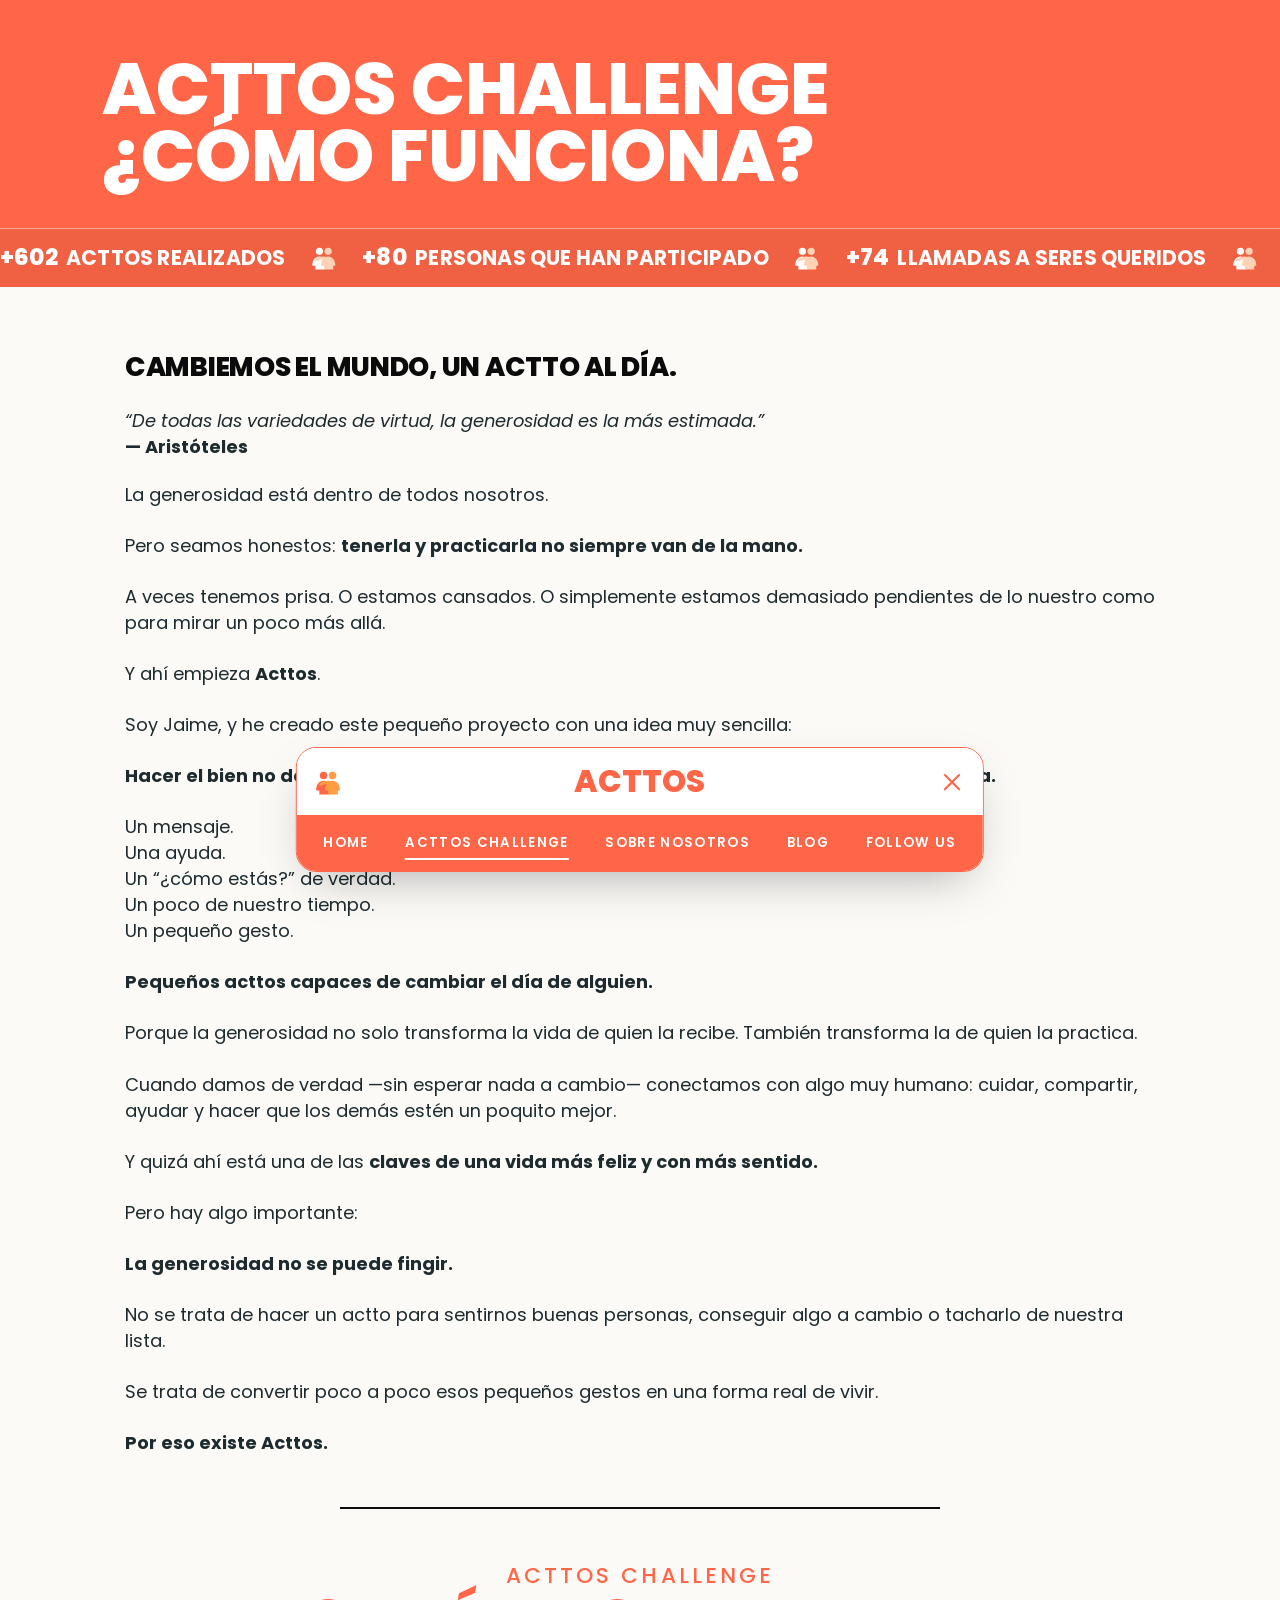
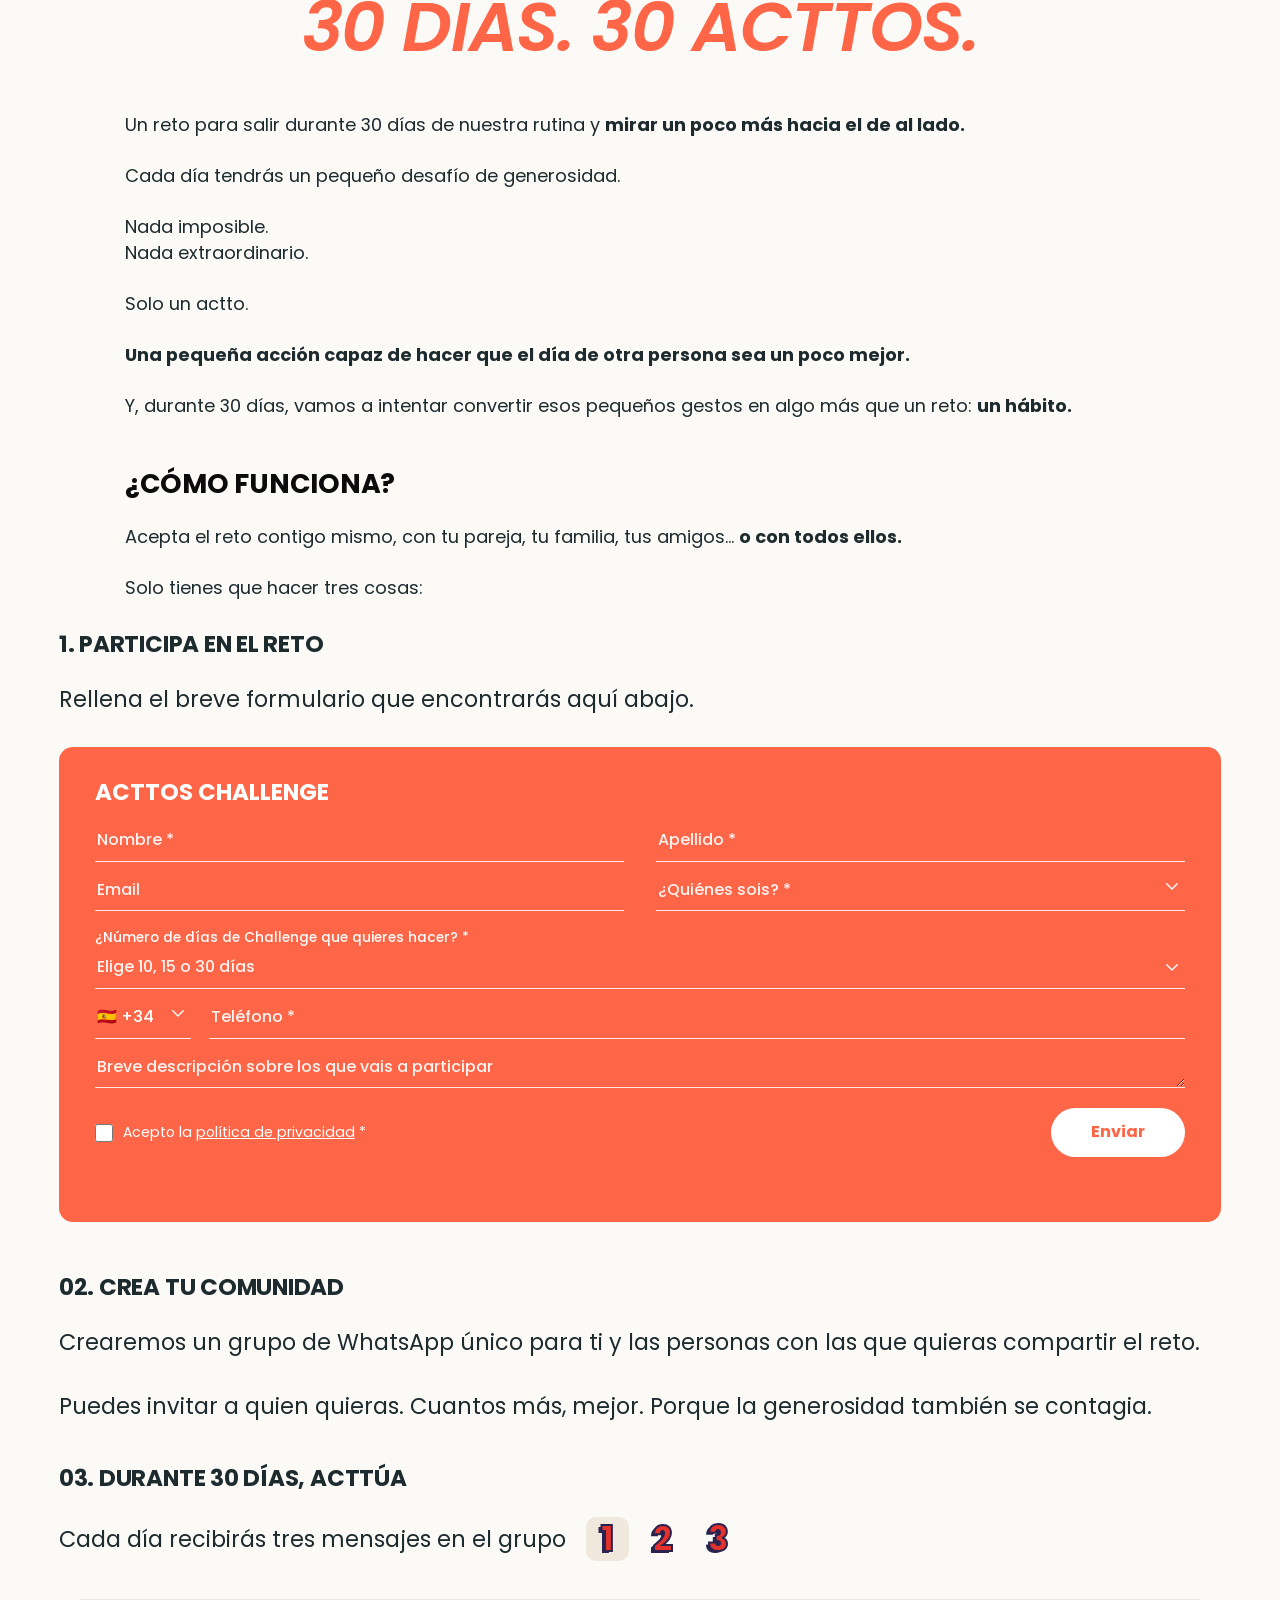
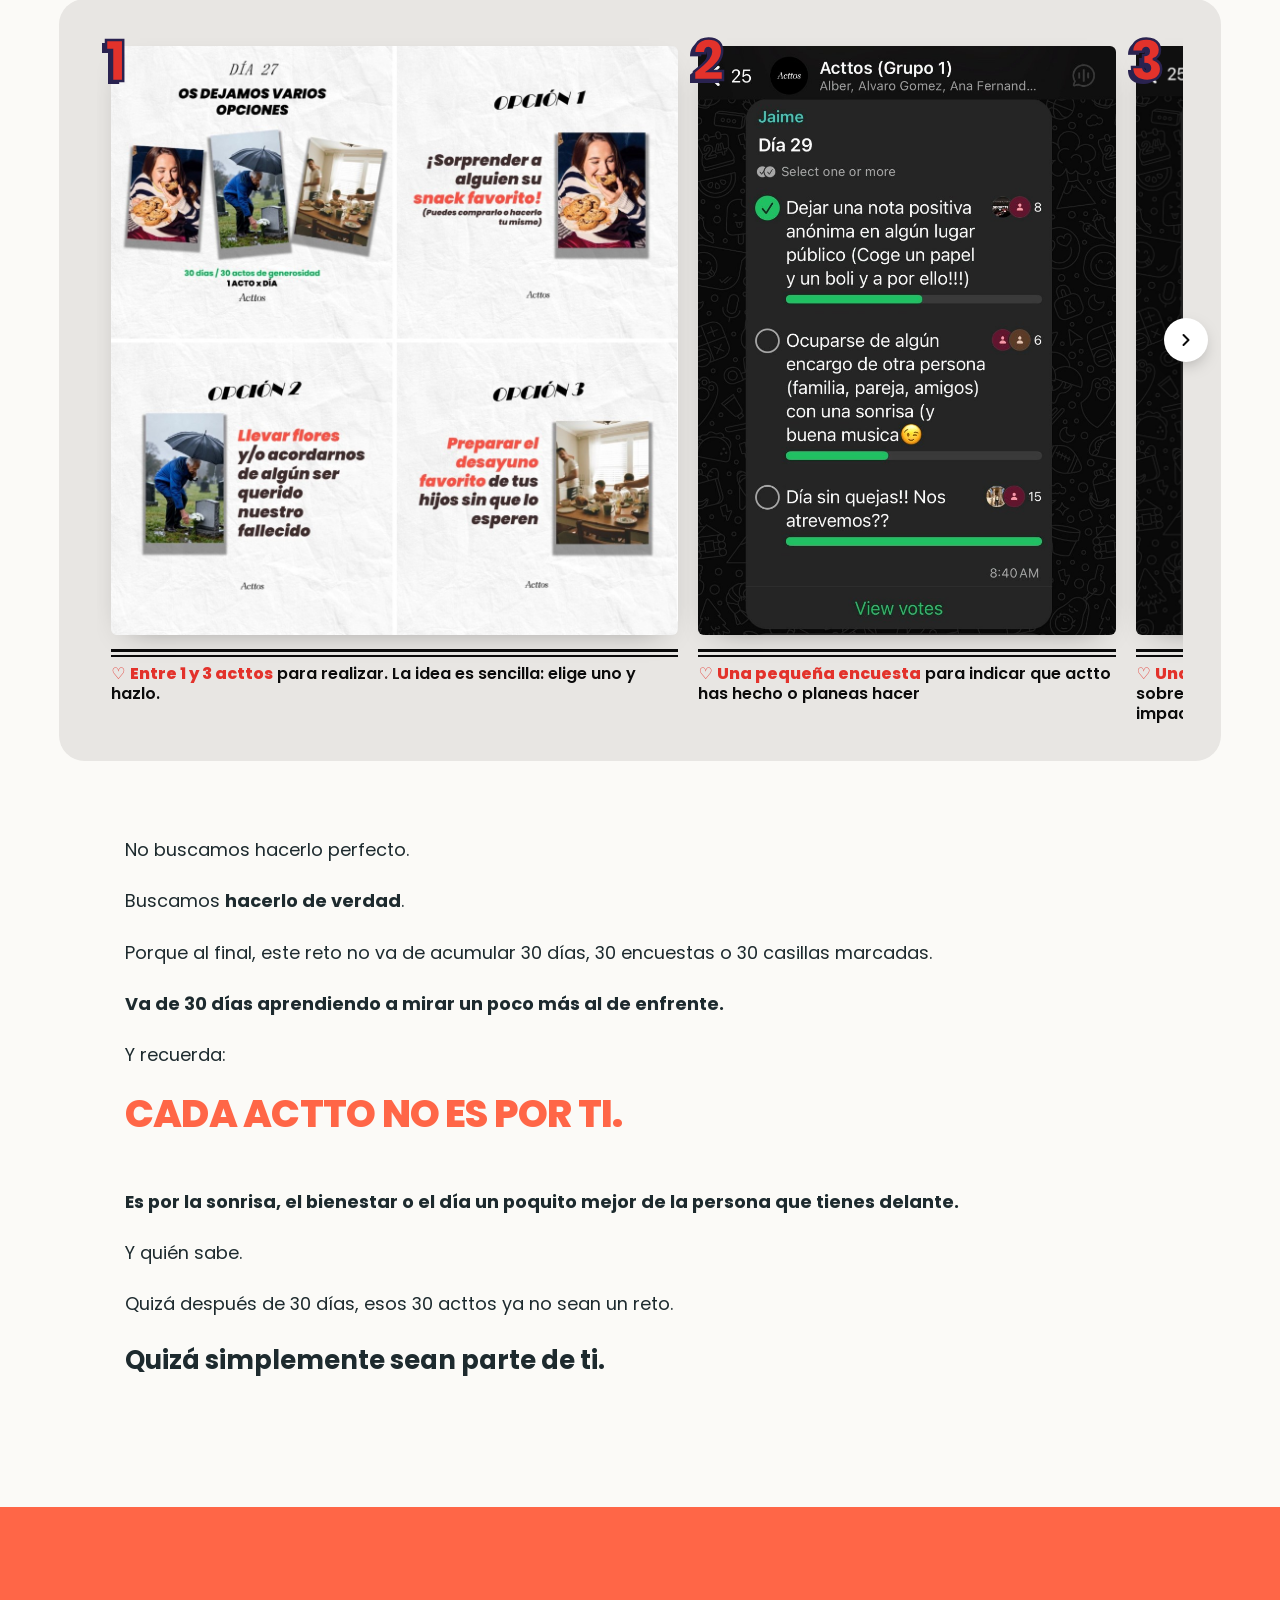
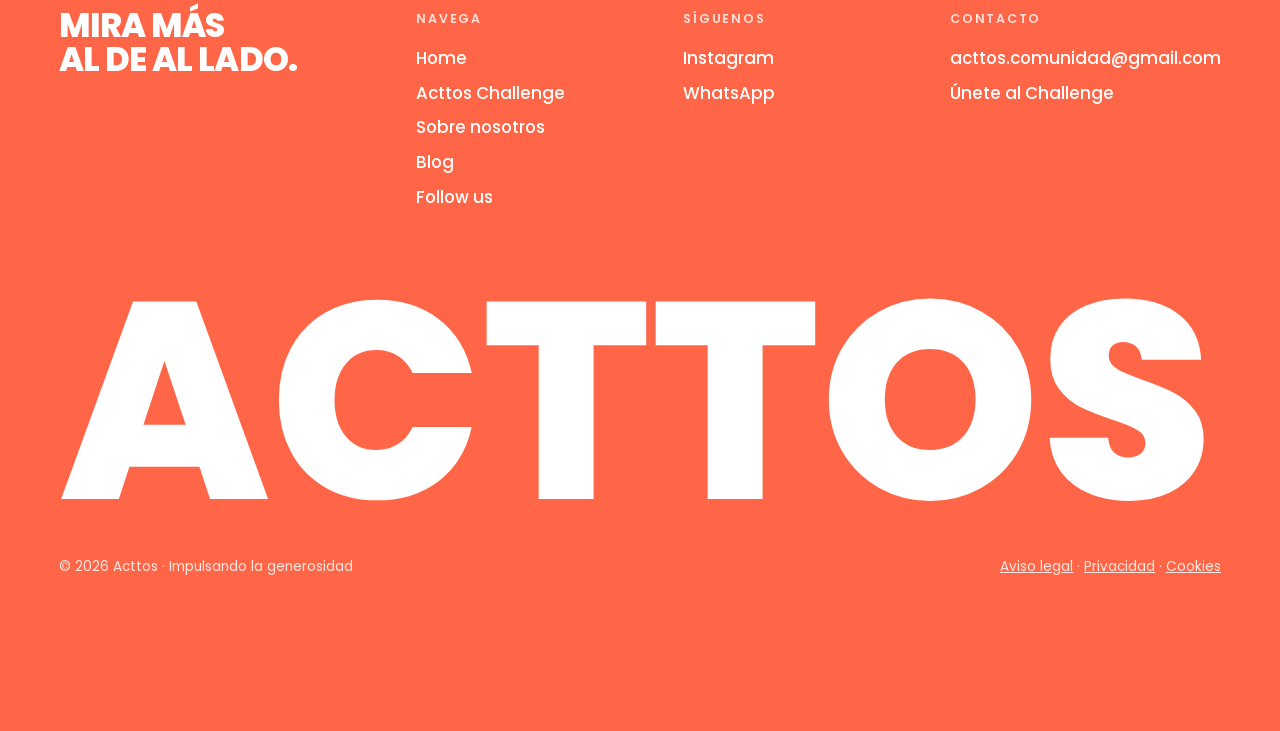
==== acttos-challenge.html @ f92551ee "Acttos Challenge: "1. Participa en el reto" Co-Authored-By: Claude Opus 5.5 <noreply@anthropic.com>" ====
<!DOCTYPE html>
<html lang="es" class="no-js">
<head>
<meta charset="utf-8">
<meta name="viewport" content="width=device-width, initial-scale=1">
<title>Acttos Challenge — 30 días. 30 acttos.</title>
<meta name="description" content="Un reto para salir durante 30 días de nuestra rutina y mirar un poco más hacia el de al lado. Cambiemos el mundo, un actto al día.">
<meta property="og:title" content="Acttos Challenge — 30 días. 30 acttos.">
<meta property="og:description" content="Un reto para salir durante 30 días de nuestra rutina y mirar un poco más hacia el de al lado. Cambiemos el mundo, un actto al día.">
<meta property="og:image" content="assets/img/foto-paraguas.jpg">
<meta name="theme-color" content="#ff6647">
<link rel="icon" href="assets/img/icono.svg" type="image/svg+xml">
<link rel="preconnect" href="https://fonts.googleapis.com">
<link rel="preconnect" href="https://fonts.gstatic.com" crossorigin>
<link href="https://fonts.googleapis.com/css2?family=Poppins:ital,wght@0,300;0,400;0,500;0,600;0,700;0,800;1,300;1,400&display=swap" rel="stylesheet">
<link rel="stylesheet" href="css/styles.css">
</head>
<body class="ch-page">
<a class="skip-link" href="#main">Saltar al contenido</a>
<header class="ch-band">
  <div class="wrap">
    <h1 class="ch-band__title"><span class="ch-band__line">Acttos Challenge</span> <span class="ch-band__line" data-fit="shrink">¿Cómo funciona?</span></h1>
  </div>
<div class="ticker ticker--band" data-stats>
  <p class="sr-only">Más de 602 acttos realizados, más de 80 personas que han participado y más de 74 llamadas a seres queridos.</p>
  <div class="ticker__track" aria-hidden="true">
    <div class="ticker__group">
      <span class="ticker__item" data-stat="acttos"><b class="stat__value">+602</b> Acttos realizados</span><span class="ticker__sep" aria-hidden="true"><svg class="duo" viewBox="0 0 100 92" aria-hidden="true"><path class="duo__a" d="M5 76C5 55 17 41 33 41s28 14 28 35l-8 2v14H17V78z"/><circle class="duo__a" cx="33" cy="21" r="14"/><path class="duo__b" d="M39 76c0-21 12-35 28-35s28 14 28 35l-8 2v14H51V78z"/><circle class="duo__b" cx="67" cy="21" r="14"/><path class="duo__arm" d="M70 52C58 45 40 45 22 54"/></svg></span>
      <span class="ticker__item" data-stat="personas"><b class="stat__value">+80</b> Personas que han participado</span><span class="ticker__sep" aria-hidden="true"><svg class="duo" viewBox="0 0 100 92" aria-hidden="true"><path class="duo__a" d="M5 76C5 55 17 41 33 41s28 14 28 35l-8 2v14H17V78z"/><circle class="duo__a" cx="33" cy="21" r="14"/><path class="duo__b" d="M39 76c0-21 12-35 28-35s28 14 28 35l-8 2v14H51V78z"/><circle class="duo__b" cx="67" cy="21" r="14"/><path class="duo__arm" d="M70 52C58 45 40 45 22 54"/></svg></span>
      <span class="ticker__item" data-stat="llamadas"><b class="stat__value">+74</b> Llamadas a seres queridos</span><span class="ticker__sep" aria-hidden="true"><svg class="duo" viewBox="0 0 100 92" aria-hidden="true"><path class="duo__a" d="M5 76C5 55 17 41 33 41s28 14 28 35l-8 2v14H17V78z"/><circle class="duo__a" cx="33" cy="21" r="14"/><path class="duo__b" d="M39 76c0-21 12-35 28-35s28 14 28 35l-8 2v14H51V78z"/><circle class="duo__b" cx="67" cy="21" r="14"/><path class="duo__arm" d="M70 52C58 45 40 45 22 54"/></svg></span>
      <span class="ticker__item" data-stat="acttos"><b class="stat__value">+602</b> Acttos realizados</span><span class="ticker__sep" aria-hidden="true"><svg class="duo" viewBox="0 0 100 92" aria-hidden="true"><path class="duo__a" d="M5 76C5 55 17 41 33 41s28 14 28 35l-8 2v14H17V78z"/><circle class="duo__a" cx="33" cy="21" r="14"/><path class="duo__b" d="M39 76c0-21 12-35 28-35s28 14 28 35l-8 2v14H51V78z"/><circle class="duo__b" cx="67" cy="21" r="14"/><path class="duo__arm" d="M70 52C58 45 40 45 22 54"/></svg></span>
      <span class="ticker__item" data-stat="personas"><b class="stat__value">+80</b> Personas que han participado</span><span class="ticker__sep" aria-hidden="true"><svg class="duo" viewBox="0 0 100 92" aria-hidden="true"><path class="duo__a" d="M5 76C5 55 17 41 33 41s28 14 28 35l-8 2v14H17V78z"/><circle class="duo__a" cx="33" cy="21" r="14"/><path class="duo__b" d="M39 76c0-21 12-35 28-35s28 14 28 35l-8 2v14H51V78z"/><circle class="duo__b" cx="67" cy="21" r="14"/><path class="duo__arm" d="M70 52C58 45 40 45 22 54"/></svg></span>
      <span class="ticker__item" data-stat="llamadas"><b class="stat__value">+74</b> Llamadas a seres queridos</span><span class="ticker__sep" aria-hidden="true"><svg class="duo" viewBox="0 0 100 92" aria-hidden="true"><path class="duo__a" d="M5 76C5 55 17 41 33 41s28 14 28 35l-8 2v14H17V78z"/><circle class="duo__a" cx="33" cy="21" r="14"/><path class="duo__b" d="M39 76c0-21 12-35 28-35s28 14 28 35l-8 2v14H51V78z"/><circle class="duo__b" cx="67" cy="21" r="14"/><path class="duo__arm" d="M70 52C58 45 40 45 22 54"/></svg></span>
    </div>
    <div class="ticker__group">
      <span class="ticker__item" data-stat="acttos"><b class="stat__value">+602</b> Acttos realizados</span><span class="ticker__sep" aria-hidden="true"><svg class="duo" viewBox="0 0 100 92" aria-hidden="true"><path class="duo__a" d="M5 76C5 55 17 41 33 41s28 14 28 35l-8 2v14H17V78z"/><circle class="duo__a" cx="33" cy="21" r="14"/><path class="duo__b" d="M39 76c0-21 12-35 28-35s28 14 28 35l-8 2v14H51V78z"/><circle class="duo__b" cx="67" cy="21" r="14"/><path class="duo__arm" d="M70 52C58 45 40 45 22 54"/></svg></span>
      <span class="ticker__item" data-stat="personas"><b class="stat__value">+80</b> Personas que han participado</span><span class="ticker__sep" aria-hidden="true"><svg class="duo" viewBox="0 0 100 92" aria-hidden="true"><path class="duo__a" d="M5 76C5 55 17 41 33 41s28 14 28 35l-8 2v14H17V78z"/><circle class="duo__a" cx="33" cy="21" r="14"/><path class="duo__b" d="M39 76c0-21 12-35 28-35s28 14 28 35l-8 2v14H51V78z"/><circle class="duo__b" cx="67" cy="21" r="14"/><path class="duo__arm" d="M70 52C58 45 40 45 22 54"/></svg></span>
      <span class="ticker__item" data-stat="llamadas"><b class="stat__value">+74</b> Llamadas a seres queridos</span><span class="ticker__sep" aria-hidden="true"><svg class="duo" viewBox="0 0 100 92" aria-hidden="true"><path class="duo__a" d="M5 76C5 55 17 41 33 41s28 14 28 35l-8 2v14H17V78z"/><circle class="duo__a" cx="33" cy="21" r="14"/><path class="duo__b" d="M39 76c0-21 12-35 28-35s28 14 28 35l-8 2v14H51V78z"/><circle class="duo__b" cx="67" cy="21" r="14"/><path class="duo__arm" d="M70 52C58 45 40 45 22 54"/></svg></span>
      <span class="ticker__item" data-stat="acttos"><b class="stat__value">+602</b> Acttos realizados</span><span class="ticker__sep" aria-hidden="true"><svg class="duo" viewBox="0 0 100 92" aria-hidden="true"><path class="duo__a" d="M5 76C5 55 17 41 33 41s28 14 28 35l-8 2v14H17V78z"/><circle class="duo__a" cx="33" cy="21" r="14"/><path class="duo__b" d="M39 76c0-21 12-35 28-35s28 14 28 35l-8 2v14H51V78z"/><circle class="duo__b" cx="67" cy="21" r="14"/><path class="duo__arm" d="M70 52C58 45 40 45 22 54"/></svg></span>
      <span class="ticker__item" data-stat="personas"><b class="stat__value">+80</b> Personas que han participado</span><span class="ticker__sep" aria-hidden="true"><svg class="duo" viewBox="0 0 100 92" aria-hidden="true"><path class="duo__a" d="M5 76C5 55 17 41 33 41s28 14 28 35l-8 2v14H17V78z"/><circle class="duo__a" cx="33" cy="21" r="14"/><path class="duo__b" d="M39 76c0-21 12-35 28-35s28 14 28 35l-8 2v14H51V78z"/><circle class="duo__b" cx="67" cy="21" r="14"/><path class="duo__arm" d="M70 52C58 45 40 45 22 54"/></svg></span>
      <span class="ticker__item" data-stat="llamadas"><b class="stat__value">+74</b> Llamadas a seres queridos</span><span class="ticker__sep" aria-hidden="true"><svg class="duo" viewBox="0 0 100 92" aria-hidden="true"><path class="duo__a" d="M5 76C5 55 17 41 33 41s28 14 28 35l-8 2v14H17V78z"/><circle class="duo__a" cx="33" cy="21" r="14"/><path class="duo__b" d="M39 76c0-21 12-35 28-35s28 14 28 35l-8 2v14H51V78z"/><circle class="duo__b" cx="67" cy="21" r="14"/><path class="duo__arm" d="M70 52C58 45 40 45 22 54"/></svg></span>
    </div>
  </div>
</div>
</header>

<main id="main" class="ch">
  <article class="ch-col">
    <h2 class="ch-h2">Cambiemos el mundo, un actto al día.</h2>
    <blockquote class="ch-quote">
      <p><em>“De todas las variedades de virtud, la generosidad es la más estimada.”</em><br><strong>— Aristóteles</strong></p>
    </blockquote>
    <p>La generosidad está dentro de todos nosotros.</p>
    <p>Pero seamos honestos: <strong>tenerla y practicarla no siempre van de la mano.</strong></p>
    <p>A veces tenemos prisa. O estamos cansados. O simplemente estamos demasiado pendientes de lo nuestro como para mirar un poco más allá.</p>
    <p>Y ahí empieza <strong>Acttos</strong>.</p>
    <p>Soy Jaime, y he creado este pequeño proyecto con una idea muy sencilla:</p>
    <p><strong>Hacer el bien no debería ser algo extraordinario. Debería formar parte de nuestro día a día.</strong></p>
    <p>Un mensaje.<br>Una ayuda.<br>Un “¿cómo estás?” de verdad.<br>Un poco de nuestro tiempo.<br>Un pequeño gesto.</p>
    <p><strong>Pequeños acttos capaces de cambiar el día de alguien.</strong></p>
    <p>Porque la generosidad no solo transforma la vida de quien la recibe. También transforma la de quien la practica.</p>
    <p>Cuando damos de verdad —sin esperar nada a cambio— conectamos con algo muy humano: cuidar, compartir, ayudar y hacer que los demás estén un poquito mejor.</p>
    <p>Y quizá ahí está una de las <strong>claves de una vida más feliz y con más sentido.</strong></p>
    <p>Pero hay algo importante:</p>
    <p><strong>La generosidad no se puede fingir.</strong></p>
    <p>No se trata de hacer un actto para sentirnos buenas personas, conseguir algo a cambio o tacharlo de nuestra lista.</p>
    <p>Se trata de convertir poco a poco esos pequeños gestos en una forma real de vivir.</p>
    <p><strong>Por eso existe Acttos.</strong></p>
  </article>

  <hr class="ch-rule">

  <section class="ch-col" aria-labelledby="ch-reto">
    <header class="ch-title">
      <p class="ch-title__eyebrow"><strong>Acttos Challenge</strong></p>
      <h2 class="ch-title__big" id="ch-reto"><strong>30 días. 30 acttos.</strong></h2>
    </header>
    <p>Un reto para salir durante 30 días de nuestra rutina y <strong>mirar un poco más hacia el de al lado.</strong></p>
    <p>Cada día tendrás un pequeño desafío de generosidad.</p>
    <p>Nada imposible.<br>Nada extraordinario.</p>
    <p>Solo un actto.</p>
    <p><strong>Una pequeña acción capaz de hacer que el día de otra persona sea un poco mejor.</strong></p>
    <p>Y, durante 30 días, vamos a intentar convertir esos pequeños gestos en algo más que un reto: <strong>un hábito.</strong></p>

    <h2 class="ch-h2 ch-h2--gap"><strong>¿Cómo funciona?</strong></h2>
    <p>Acepta el reto contigo mismo, con tu pareja, tu familia, tus amigos… <strong>o con todos ellos.</strong></p>
    <p>Solo tienes que hacer tres cosas:</p>
  </section>

  <section class="ch-col ch-col--wide ch-steps">
    <div class="ch-step" id="unete">
      <h3 class="ch-step__title"><strong>1. Participa en el reto</strong></h3>
      <p>Rellena el breve formulario que encontrarás aquí abajo.</p>

      <div class="ch-form-box">
        <form class="ch-form" id="challenge-form" novalidate>
          <h4 class="ch-form__title">Acttos Challenge</h4>
          <div class="ch-hp" aria-hidden="true"><label>No rellenar <input type="text" name="website" tabindex="-1" autocomplete="off"></label></div>
          <div class="ch-form__grid">
            <div class="ch-field">
              <label class="sr-only" for="f-nombre">Nombre</label>
              <input placeholder="Nombre *" id="f-nombre" name="nombre" type="text" autocomplete="given-name" required>
            </div>
            <div class="ch-field">
              <label class="sr-only" for="f-apellido">Apellido</label>
              <input placeholder="Apellido *" id="f-apellido" name="apellido" type="text" autocomplete="family-name" required>
            </div>
            <div class="ch-field">
              <label class="sr-only" for="f-email">Email</label>
              <input placeholder="Email" id="f-email" name="email" type="email" autocomplete="email">
            </div>
            <div class="ch-field ch-field--select">
              <label class="sr-only" for="f-quienes">¿Quiénes sois?</label>
              <select id="f-quienes" name="quienes" required>
                <option value="" disabled selected hidden>¿Quiénes sois? *</option>
                <option>Familia</option>
                <option>Jóvenes profesionales</option>
                <option>Estudiantes</option>
                <option>Grupo de madres</option>
                <option>Grupo de padres</option>
                <option>Pareja</option>
              </select>
            </div>
            <div class="ch-field ch-field--select ch-field--full">
              <label class="ch-field__q" for="f-dias">¿Número de días de Challenge que quieres hacer? *</label>
              <select id="f-dias" name="dias" required>
                <option value="" disabled selected hidden>Elige 10, 15 o 30 días</option>
                <option value="10">10 días</option>
                <option value="15">15 días</option>
                <option value="30">30 días</option>
              </select>
            </div>
            <div class="ch-field ch-field--phone">
              <label class="sr-only" for="f-telefono">Teléfono</label>
              <div class="ch-phone">
                <label class="sr-only" for="f-prefijo">Prefijo</label>
                <select id="f-prefijo" name="prefijo">
                  <option value="+34" selected>🇪🇸 +34</option>
                  <option value="+351">🇵🇹 +351</option>
                  <option value="+33">🇫🇷 +33</option>
                  <option value="+44">🇬🇧 +44</option>
                  <option value="+1">🇺🇸 +1</option>
                  <option value="+52">🇲🇽 +52</option>
                  <option value="+54">🇦🇷 +54</option>
                  <option value="+57">🇨🇴 +57</option>
                  <option value="+56">🇨🇱 +56</option>
                </select>
                <input placeholder="Teléfono *" id="f-telefono" name="telefono" type="tel" autocomplete="tel-national" inputmode="tel" required>
              </div>
            </div>
            <div class="ch-field ch-field--full">
              <label class="sr-only" for="f-descripcion">Breve descripción sobre los que vais a participar</label>
              <textarea placeholder="Breve descripción sobre los que vais a participar" id="f-descripcion" name="descripcion" rows="1"></textarea>
            </div>
          </div>
          <div class="ch-form__foot">
            <label class="ch-check">
              <input type="checkbox" name="privacidad" required>
              <span>Acepto la <a href="#">política de privacidad</a> *</span>
            </label>
            <button class="ch-form__submit" type="submit">Enviar</button>
          </div>
          <p class="form__status" role="alert" aria-live="polite"></p>
        </form>

        <div class="ch-form-success" id="form-success" hidden tabindex="-1">
          <h4 class="ch-form__title">¡Gracias, <span data-name></span>!</h4>
          <p>Ya estás dentro del Acttos Challenge. Muy pronto te añadiremos a tu grupo de WhatsApp.</p>
        </div>
      </div>
    </div>

    <div class="ch-step">
      <h3 class="ch-step__title"><strong>02. Crea tu comunidad</strong></h3>
      <p>Crearemos un grupo de WhatsApp único para ti y las personas con las que quieras compartir el reto.</p>
      <p>Puedes invitar a quien quieras. Cuantos más, mejor. Porque la generosidad también se contagia.</p>
    </div>

    <div class="ch-step">
      <h3 class="ch-step__title"><strong>03. Durante 30 días, acttúa</strong></h3>
      <div class="ch-daily-head">
        <p>Cada día recibirás tres mensajes en el grupo</p>
        <div class="ch-jump" role="group" aria-label="Ir directamente a">
          <button type="button" data-goto="0" aria-label="1: Entre 1 y 3 acttos" aria-current="true">1</button>
          <button type="button" data-goto="1" aria-label="2: Una pequeña encuesta">2</button>
          <button type="button" data-goto="2" aria-label="3: Una breve reflexión">3</button>
        </div>
      </div>
    </div>
  </section>

  <section class="wrap">
    <div class="ch-gallery reveal" role="region" aria-roledescription="carrusel" aria-label="Lo que recibirás cada día">
      <button class="ch-gallery__btn ch-gallery__btn--prev" type="button" aria-label="Anterior">
        <svg viewBox="0 0 24 24" fill="none" stroke="currentColor" stroke-width="2.4" stroke-linecap="round" stroke-linejoin="round" aria-hidden="true"><path d="M15 6l-6 6 6 6"/></svg>
      </button>
      <ol class="ch-gallery__track" tabindex="0">
        <li class="ch-slide" aria-label="1 de 3">
          <div class="ch-slide__media">
            <span class="ch-slide__num" aria-hidden="true">1</span>
            <img src="assets/img/paso-acttos.jpg" alt="Ejemplo del día 27: tres opciones de actto para elegir" loading="lazy">
          </div>
          <p class="ch-slide__text"><span class="ch-heart" aria-hidden="true">♡</span> <strong>Entre 1 y 3 acttos</strong> para realizar. La idea es sencilla: elige uno y hazlo.</p>
        </li>
        <li class="ch-slide" aria-label="2 de 3">
          <div class="ch-slide__media">
            <span class="ch-slide__num" aria-hidden="true">2</span>
            <img src="assets/img/paso-encuesta.jpg" alt="Encuesta de WhatsApp del grupo Acttos para compartir qué actto has hecho" loading="lazy">
          </div>
          <p class="ch-slide__text"><span class="ch-heart" aria-hidden="true">♡</span> <strong>Una pequeña encuesta</strong> para indicar que actto has hecho o planeas hacer</p>
        </li>
        <li class="ch-slide" aria-label="3 de 3">
          <div class="ch-slide__media">
            <span class="ch-slide__num" aria-hidden="true">3</span>
            <img src="assets/img/paso-reflexion.jpg" alt="Mensaje de WhatsApp con la reflexión diaria sobre la generosidad" loading="lazy">
          </div>
          <p class="ch-slide__text"><span class="ch-heart" aria-hidden="true">♡</span> <strong>Una breve reflexión</strong> sobre la generosidad y sobre cómo ese pequeño actto puede impactar en alguien.</p>
        </li>
      </ol>
      <button class="ch-gallery__btn ch-gallery__btn--next" type="button" aria-label="Siguiente">
        <svg viewBox="0 0 24 24" fill="none" stroke="currentColor" stroke-width="2.4" stroke-linecap="round" stroke-linejoin="round" aria-hidden="true"><path d="M9 6l6 6-6 6"/></svg>
      </button>
    </div>
  </section>

  <section class="ch-col ch-closing">
    <p>No buscamos hacerlo perfecto.</p>
    <p>Buscamos <strong>hacerlo de verdad</strong>.</p>
    <p>Porque al final, este reto no va de acumular 30 días, 30 encuestas o 30 casillas marcadas.</p>
    <p><strong>Va de 30 días aprendiendo a mirar un poco más al de enfrente.</strong></p>
    <p>Y recuerda:</p>
    <p class="ch-closing__big"><strong>CADA ACTTO NO ES POR TI.</strong></p>
    <p><strong>Es por la sonrisa, el bienestar o el día un poquito mejor de la persona que tienes delante.</strong></p>
    <p>Y quién sabe.</p>
    <p>Quizá después de 30 días, esos 30 acttos ya no sean un reto.</p>
    <p class="ch-closing__last"><strong>Quizá simplemente sean parte de ti.</strong></p>
  </section>
</main>
<nav class="pill" aria-label="Navegación principal">
  <div class="pill__top">
    <span class="pill__icon"><svg class="duo" viewBox="0 0 100 92" aria-hidden="true"><path class="duo__a" d="M5 76C5 55 17 41 33 41s28 14 28 35l-8 2v14H17V78z"/><circle class="duo__a" cx="33" cy="21" r="14"/><path class="duo__b" d="M39 76c0-21 12-35 28-35s28 14 28 35l-8 2v14H51V78z"/><circle class="duo__b" cx="67" cy="21" r="14"/><path class="duo__arm" d="M70 52C58 45 40 45 22 54"/></svg></span>
    <button class="pill__word" type="button" aria-controls="pill-links">ACTTOS</button>
    <button class="pill__toggle" type="button" aria-expanded="true" aria-controls="pill-links" aria-label="Cerrar menú">
      <svg viewBox="0 0 24 24" fill="none" stroke="currentColor" stroke-width="2" stroke-linecap="round" aria-hidden="true"><path d="M5 5l14 14M19 5L5 19"/></svg>
    </button>
  </div>
  <ul class="pill__links" id="pill-links">
    <li><a href="index.html">Home</a></li>
    <li><a href="acttos-challenge.html" aria-current="page">Acttos Challenge</a></li>
    <li><a href="sobre-nosotros.html">Sobre nosotros</a></li>
    <li><a href="blog.html">Blog</a></li>
    <li><a href="follow-us.html">Follow us</a></li>
  </ul>
</nav>
<footer class="footer">
  <div class="wrap">
    <div class="footer__grid">
      <p class="footer__claim">Mira más<br>al de al lado.</p>
      <div>
        <h4>Navega</h4>
        <ul>
          <li><a href="index.html">Home</a></li>
          <li><a href="acttos-challenge.html">Acttos Challenge</a></li>
          <li><a href="sobre-nosotros.html">Sobre nosotros</a></li>
          <li><a href="blog.html">Blog</a></li>
          <li><a href="follow-us.html">Follow us</a></li>
        </ul>
      </div>
      <div>
        <h4>Síguenos</h4>
        <ul>
          <li><a href="https://www.instagram.com/actt0s/" target="_blank" rel="noopener">Instagram</a></li>
          <li><a href="https://chat.whatsapp.com/G6Ta26hi5Rr66h0qzctijn" target="_blank" rel="noopener">WhatsApp</a></li>
        </ul>
      </div>
      <div>
        <h4>Contacto</h4>
        <ul>
          <li><a href="mailto:acttos.comunidad@gmail.com">acttos.comunidad@gmail.com</a></li>
          <li><a href="acttos-challenge.html#unete">Únete al Challenge</a></li>
        </ul>
      </div>
    </div>
    <p class="wordmark" aria-hidden="true"><span class="wordmark__inner">ACTTOS</span></p>
    <div class="footer__legal">
      <span>© <span data-year>2026</span> Acttos · Impulsando la generosidad</span>
      <span><a href="#">Aviso legal</a> · <a href="#">Privacidad</a> · <a href="#">Cookies</a></span>
    </div>
  </div>
</footer>
<script src="js/main.js"></script>
</body>
</html>
---- css/styles.css ----
/* ==========================================================================
   ACTTOS — estilos globales
   Plantilla inspirada en remedyeditorial.com · Tipografía: Poppins
   ========================================================================== */

:root {
  --coral: #ff6647;
  --coral-dark: #e84f31;
  --coral-soft: #fff0ec;
  --ink: #0b0b0b;
  --ink-2: #2a2a2a;
  --muted: #5c5c5c;
  --paper: #ffffff;
  --sand: #f6f3ef;
  --line: #e7e2dc;

  --gutter: clamp(16px, 4.6vw, 88px);
  --maxw: 1720px;
  --radius: clamp(16px, 2vw, 28px);
  --ease: cubic-bezier(0.22, 1, 0.36, 1);

  --fs-lead: clamp(1.1rem, 1.55vw, 1.6rem);
  --fs-h2: clamp(2.2rem, 4.6vw, 4.25rem);
  --fs-h3: clamp(1.35rem, 2.1vw, 2.1rem);
}

*,
*::before,
*::after { box-sizing: border-box; }

html { -webkit-text-size-adjust: 100%; scroll-behavior: smooth; }

body {
  margin: 0;
  background: var(--paper);
  color: var(--ink);
  font-family: "Poppins", system-ui, -apple-system, "Segoe UI", sans-serif;
  font-size: 1rem;
  line-height: 1.55;
  -webkit-font-smoothing: antialiased;
  overflow-x: hidden;
}

img { display: block; max-width: 100%; height: auto; }
a { color: inherit; }
h1, h2, h3, h4, p { margin: 0; }
button, input, select, textarea { font: inherit; color: inherit; }

::selection { background: var(--coral); color: #fff; }

:focus-visible { outline: 3px solid var(--coral); outline-offset: 3px; border-radius: 4px; }

.sr-only {
  position: absolute; width: 1px; height: 1px; padding: 0; margin: -1px;
  overflow: hidden; clip: rect(0 0 0 0); white-space: nowrap; border: 0;
}

.skip-link {
  position: absolute; left: 16px; top: -60px; z-index: 100;
  background: var(--ink); color: #fff; padding: 10px 16px; border-radius: 8px;
  text-decoration: none; font-weight: 600;
}
.skip-link:focus { top: 16px; }

.wrap {
  width: 100%;
  max-width: calc(var(--maxw) + var(--gutter) * 2);
  margin-inline: auto;
  padding-inline: var(--gutter);
}

.section { padding-block: clamp(72px, 10vw, 160px); }
.section--tight { padding-block: clamp(48px, 6vw, 96px); }
.section--sand { background: var(--sand); }

.eyebrow {
  display: inline-block;
  font-size: 0.8rem;
  font-weight: 600;
  letter-spacing: 0.14em;
  text-transform: uppercase;
  color: var(--coral);
  margin-bottom: 1.1rem;
}

.h2 {
  font-size: var(--fs-h2);
  font-weight: 700;
  line-height: 1.04;
  letter-spacing: -0.025em;
}

.lead {
  font-size: var(--fs-lead);
  font-weight: 400;
  line-height: 1.45;
  letter-spacing: -0.01em;
}
.lead + .lead { margin-top: 1em; }
.lead strong { font-weight: 700; }
.muted { color: var(--muted); }

/* Dos columnas: título a la izquierda, texto a la derecha (patrón Remedy) */
.split {
  display: grid;
  grid-template-columns: 1fr 1fr;
  gap: clamp(28px, 6vw, 120px);
  align-items: start;
}
.split > .split__right { max-width: 40rem; }

/* ==========================================================================
   Wordmark gigante (ACTTOS / títulos de página)
   ========================================================================== */

.wordmark {
  color: var(--coral);
  font-weight: 800;
  line-height: 0.82;
  margin: 0;
  padding-top: clamp(28px, 4vw, 72px);
  white-space: nowrap;
  overflow: hidden;
}
.wordmark__inner {
  display: inline-block;
  font-size: 15vw; /* se ajusta con JS al ancho exacto del contenedor */
  letter-spacing: var(--track, 0em);
  margin-right: calc(var(--track, 0em) * -1);
  padding-bottom: 0.04em;
}

.hero__intro {
  margin-top: clamp(36px, 4.4vw, 80px);
  padding-bottom: clamp(40px, 5vw, 88px);
}

.tagline {
  display: flex;
  align-items: center;
  gap: clamp(16px, 2vw, 36px);
}
.tagline__icon { flex: none; width: clamp(64px, 6.2vw, 112px); color: var(--ink); }
.tagline__text {
  font-size: clamp(1.75rem, 3.5vw, 3.6rem);
  font-weight: 800;
  line-height: 1.02;
  letter-spacing: -0.02em;
  text-transform: uppercase;
}
.tagline__text--sentence { text-transform: none; font-weight: 700; letter-spacing: -0.03em; }

/* ==========================================================================
   Bloque de medios / slideshow
   ========================================================================== */

.media {
  position: relative;
  border-radius: var(--radius);
  overflow: hidden;
  background: var(--ink);
  aspect-ratio: 16 / 8.2;
  isolation: isolate;
}
.media img {
  position: absolute; inset: 0;
  width: 100%; height: 100%;
  object-fit: cover;
}
.media--single { aspect-ratio: 16 / 7.5; }

.slides .slide {
  opacity: 0;
  transform: scale(1.06);
  transition: opacity 1.2s var(--ease), transform 7s linear;
}
.slides .slide.is-active { opacity: 1; transform: scale(1); }

.media__shade {
  position: absolute; inset: 0; z-index: 1; pointer-events: none;
  background: linear-gradient(180deg, rgba(0,0,0,0) 45%, rgba(0,0,0,0.55) 100%);
}
.media__caption {
  position: absolute; z-index: 2;
  left: clamp(16px, 2.4vw, 40px); bottom: clamp(16px, 2.4vw, 40px);
  right: clamp(16px, 2.4vw, 40px);
  display: flex; align-items: end; justify-content: space-between; gap: 16px;
  color: #fff;
}
.media__caption p {
  font-size: clamp(1.2rem, 2.6vw, 2.6rem);
  font-weight: 700; line-height: 1.05; letter-spacing: -0.02em;
  max-width: 16ch;
}
.dots { display: flex; gap: 8px; }
.dots button {
  width: 34px; height: 5px; padding: 0; border: 0; border-radius: 99px;
  background: rgba(255,255,255,0.4); cursor: pointer;
  transition: background 0.3s, width 0.3s var(--ease);
}
.dots button[aria-current="true"] { background: var(--coral); width: 56px; }

/* ==========================================================================
   Tarjetas escalonadas (patrón "Featured work")
   ========================================================================== */

.stagger {
  display: grid;
  grid-template-columns: 1fr 1fr;
  column-gap: clamp(28px, 6vw, 120px);
  margin-top: clamp(56px, 8vw, 140px);
}
.stagger > :nth-child(odd)  { grid-column: 1; }
.stagger > :nth-child(even) { grid-column: 2; }
.stagger > :nth-child(1) { grid-row: 1 / span 2; }
.stagger > :nth-child(2) { grid-row: 2 / span 2; }
.stagger > :nth-child(3) { grid-row: 3 / span 2; }
.stagger > :nth-child(4) { grid-row: 4 / span 2; }
.stagger > :nth-child(5) { grid-row: 5 / span 2; }
.stagger > :nth-child(6) { grid-row: 6 / span 2; }

.card {
  display: block;
  text-decoration: none;
  padding-bottom: clamp(40px, 5vw, 80px);
}
.card__title {
  font-size: var(--fs-h3);
  font-weight: 700;
  line-height: 1.2;
  letter-spacing: -0.02em;
  margin-bottom: clamp(16px, 1.8vw, 28px);
  max-width: 22ch;
}
.card__title em { font-weight: 300; font-style: italic; }
.card__media {
  position: relative;
  border-radius: var(--radius);
  overflow: hidden;
  aspect-ratio: 16 / 9;
  background: var(--sand);
}
.card__media img {
  width: 100%; height: 100%; object-fit: cover;
  transition: transform 0.9s var(--ease);
}
.card:hover .card__media img { transform: scale(1.05); }
.card__arrow {
  position: absolute; right: 16px; bottom: 16px; z-index: 2;
  width: 52px; height: 52px; border-radius: 50%;
  display: grid; place-items: center;
  background: #fff; color: var(--ink);
  transform: scale(0.6); opacity: 0;
  transition: transform 0.45s var(--ease), opacity 0.3s;
}
.card:hover .card__arrow, .card:focus-visible .card__arrow { transform: scale(1); opacity: 1; }
.card__arrow svg { width: 20px; height: 20px; }

/* Paneles tipográficos dentro de las tarjetas */
.panel {
  position: absolute; inset: 0;
  display: flex; flex-direction: column; justify-content: center; align-items: center;
  text-align: center; padding: 24px;
  transition: transform 0.9s var(--ease);
}
.card:hover .panel { transform: scale(1.04); }
.panel--coral { background: var(--coral); color: #fff; }
.panel--ink { background: var(--ink); color: #fff; }
.panel__big {
  font-size: clamp(2rem, 5vw, 4.6rem); font-weight: 800; line-height: 0.95; letter-spacing: -0.02em;
}
.panel__small { margin-top: 0.8em; font-size: clamp(0.8rem, 1vw, 1rem); font-weight: 500; letter-spacing: 0.14em; text-transform: uppercase; }

/* ==========================================================================
   Marquee
   ========================================================================== */

.marquee {
  background: var(--coral);
  color: #fff;
  overflow: hidden;
  padding-block: clamp(18px, 2.2vw, 34px);
}
.marquee__track {
  display: flex; width: max-content;
  animation: marquee 38s linear infinite;
}
.marquee__group { display: flex; flex: none; }
.marquee__item {
  font-size: clamp(1.6rem, 3.6vw, 3.6rem);
  font-weight: 800; text-transform: uppercase; letter-spacing: -0.01em;
  white-space: nowrap; padding-right: 0.9em;
  display: flex; align-items: center; gap: 0.9em;
}
.marquee__item::after { content: ""; width: 0.32em; height: 0.32em; background: #fff; border-radius: 2px; }
@keyframes marquee { to { transform: translateX(-50%); } }

/* ==========================================================================
   Pilares / pasos
   ========================================================================== */

.pillars {
  display: grid;
  grid-template-columns: repeat(3, 1fr);
  gap: clamp(28px, 4vw, 72px);
  margin-top: clamp(48px, 6vw, 96px);
}
.pillar { border-top: 2px solid var(--ink); padding-top: 22px; }
.pillar__num {
  display: block; color: var(--coral);
  font-size: clamp(2.6rem, 4.4vw, 4.4rem); font-weight: 800; line-height: 1; letter-spacing: -0.03em;
  margin-bottom: 18px;
}
.pillar h3 { font-size: clamp(1.25rem, 1.7vw, 1.7rem); font-weight: 700; letter-spacing: -0.02em; line-height: 1.2; margin-bottom: 10px; }
.pillar p { color: var(--muted); font-size: 1.02rem; }

/* ==========================================================================
   Botones
   ========================================================================== */

.btn {
  display: inline-flex; align-items: center; gap: 12px;
  padding: 18px 30px;
  border-radius: 99px; border: 2px solid var(--ink);
  background: var(--ink); color: #fff;
  font-weight: 700; font-size: 0.95rem; letter-spacing: 0.08em; text-transform: uppercase;
  text-decoration: none; cursor: pointer;
  transition: background 0.25s, border-color 0.25s, color 0.25s, transform 0.25s var(--ease);
}
.btn:hover { background: var(--coral); border-color: var(--coral); transform: translateY(-2px); }
.btn--coral { background: var(--coral); border-color: var(--coral); }
.btn--coral:hover { background: var(--ink); border-color: var(--ink); }
.btn--ghost { background: transparent; color: var(--ink); }
.btn--ghost:hover { color: #fff; }
.btn--light { background: #fff; color: var(--ink); border-color: #fff; }
.btn--light:hover { background: var(--ink); border-color: var(--ink); color: #fff; }
.btn svg { width: 18px; height: 18px; }

/* ==========================================================================
   CTA grande
   ========================================================================== */

.cta {
  border-radius: var(--radius);
  background: var(--ink);
  color: #fff;
  padding: clamp(40px, 7vw, 120px) clamp(24px, 6vw, 110px);
  display: grid;
  grid-template-columns: 1.3fr 1fr;
  gap: clamp(28px, 5vw, 80px);
  align-items: end;
  position: relative;
  overflow: hidden;
}
.cta__title {
  font-size: clamp(2.4rem, 6vw, 6rem);
  font-weight: 800; line-height: 0.95; letter-spacing: -0.03em;
}
.cta__title span { color: var(--coral); }
.cta p { color: rgba(255,255,255,0.78); font-size: var(--fs-lead); line-height: 1.45; margin-bottom: 28px; }

/* ==========================================================================
   Navegación flotante (píldora)
   ========================================================================== */

.pill {
  /* El tamaño de "ACTTOS" escala con la pantalla y el resto de la caja
     se calcula a partir de él, así las proporciones son siempre las mismas */
  --pill-word: clamp(1.6rem, 1vw + 1.15rem, 2.5rem);
  --pill-h: calc(var(--pill-word) * 2.15);
  --pill-side: calc(var(--pill-word) * 2);
  --pill-icon: calc(var(--pill-word) * 0.85);
  --pill-w-closed: calc(var(--pill-word) * 10);
  --pill-w: clamp(320px, 28vw + 330px, 880px);
  --pill-link: clamp(0.7rem, 0.35vw + 0.55rem, 1.02rem);
  --pill-link-pad: clamp(12px, 0.9vw + 6px, 24px);
  position: fixed;
  left: 50%; bottom: clamp(12px, 2.2vw, 32px);
  transform: translateX(-50%);
  z-index: 50;
  width: min(var(--pill-w), calc(100vw - 24px));
  border-radius: clamp(16px, 0.8vw + 10px, 28px);
  border: 1.5px solid var(--coral);
  background: #fff;
  box-shadow: 0 18px 50px -18px rgba(0,0,0,0.35);
  overflow: hidden;
  transition: width 0.5s var(--ease);
}
.pill__top {
  display: grid;
  grid-template-columns: var(--pill-side) 1fr var(--pill-side);
  align-items: center;
  height: var(--pill-h);
  background: #fff;
}
.pill__icon { display: grid; place-items: center; height: 100%; color: var(--coral); }
.pill__icon svg { width: var(--pill-icon); }
.pill__word {
  justify-self: center;
  text-decoration: none; color: var(--coral);
  font-weight: 800; font-size: var(--pill-word); letter-spacing: 0; line-height: 1;
}
.pill__toggle {
  display: grid; place-items: center; height: 100%; width: 100%;
  background: none; border: 0; cursor: pointer; color: var(--coral);
}
.pill__toggle svg { width: calc(var(--pill-icon) * 0.92); height: calc(var(--pill-icon) * 0.92); transition: transform 0.45s var(--ease); }
.pill__links {
  list-style: none; margin: 0; padding: 0 8px;
  background: var(--coral);
  display: flex; justify-content: space-around; flex-wrap: wrap;
  max-height: 160px;
  transition: max-height 0.5s var(--ease), padding 0.5s var(--ease), opacity 0.3s;
}
.pill__links a {
  display: block; padding: var(--pill-link-pad) 0.7em;
  color: #fff; text-decoration: none;
  font-weight: 600; font-size: var(--pill-link); letter-spacing: 0.1em; text-transform: uppercase;
  white-space: nowrap;
  position: relative;
}
.pill__links a::after {
  content: ""; position: absolute; left: 0.7em; right: 0.7em; bottom: calc(var(--pill-link-pad) * 0.6); height: 2px;
  background: #fff; transform: scaleX(0); transform-origin: left; transition: transform 0.35s var(--ease);
}
.pill__links a:hover::after, .pill__links a[aria-current="page"]::after { transform: scaleX(1); }

.pill.is-collapsed { width: min(var(--pill-w-closed), calc(100vw - 24px)); }
.pill.is-collapsed .pill__links { max-height: 0; padding-block: 0; opacity: 0; pointer-events: none; }
.pill.is-collapsed .pill__toggle svg { transform: rotate(45deg); }

/* ==========================================================================
   Encabezado de subpáginas
   ========================================================================== */

.page-hero .wordmark__inner { --track: 0em; }

/* ==========================================================================
   Challenge
   ========================================================================== */

.challenge-banner {
  border-radius: var(--radius);
  background: var(--ink); color: #fff;
  padding: clamp(40px, 7vw, 120px) clamp(24px, 5vw, 90px);
  display: grid; grid-template-columns: 1fr auto; gap: 32px; align-items: end;
}
.challenge-banner__big {
  font-size: clamp(3.2rem, 11vw, 11rem); font-weight: 800; line-height: 0.88; letter-spacing: -0.04em;
}
.challenge-banner__big span { color: var(--coral); }
.challenge-banner__date { text-align: right; }
.challenge-banner__date small { display: block; font-size: 0.85rem; letter-spacing: 0.14em; text-transform: uppercase; color: rgba(255,255,255,0.7); }
.challenge-banner__date strong { display: block; font-size: clamp(2.6rem, 6vw, 5.6rem); font-weight: 800; line-height: 1; color: var(--coral); }

.days {
  display: grid;
  grid-template-columns: repeat(6, 1fr);
  gap: clamp(10px, 1.2vw, 18px);
  margin-top: clamp(40px, 5vw, 80px);
  list-style: none; padding: 0;
}
.day {
  background: #fff;
  border: 1.5px solid var(--line);
  border-radius: 16px;
  padding: 18px 18px 22px;
  min-height: 170px;
  display: flex; flex-direction: column; gap: 14px;
  transition: background 0.3s, border-color 0.3s, color 0.3s, transform 0.4s var(--ease);
}
.day:hover { background: var(--coral); border-color: var(--coral); color: #fff; transform: translateY(-4px); }
.day__n { font-size: 0.78rem; font-weight: 600; letter-spacing: 0.12em; text-transform: uppercase; color: var(--coral); }
.day__n b { display: block; font-size: 2.4rem; letter-spacing: -0.03em; line-height: 1; font-weight: 800; }
.day:hover .day__n { color: #fff; }
.day p { font-size: 0.95rem; line-height: 1.35; font-weight: 500; }

/* ==========================================================================
   Formulario
   ========================================================================== */

.form-wrap {
  display: grid; grid-template-columns: 0.9fr 1.1fr; gap: clamp(32px, 6vw, 120px);
  align-items: start;
}
.form-aside { position: sticky; top: 40px; }
.form-aside ul { list-style: none; padding: 0; margin: 32px 0 0; display: grid; gap: 14px; }
.form-aside li { display: flex; gap: 14px; align-items: baseline; font-size: 1.05rem; }
.form-aside li::before { content: ""; flex: none; width: 10px; height: 10px; background: var(--coral); border-radius: 2px; transform: translateY(-1px); }

.form {
  background: #fff;
  border-radius: var(--radius);
  padding: clamp(24px, 3.6vw, 56px);
  box-shadow: 0 30px 80px -40px rgba(0,0,0,0.25);
  border: 1.5px solid var(--line);
}
.form__grid { display: grid; grid-template-columns: 1fr 1fr; gap: 20px 18px; }
.field { display: flex; flex-direction: column; gap: 8px; }
.field--full { grid-column: 1 / -1; }
.field label, .field legend { font-size: 0.85rem; font-weight: 600; letter-spacing: 0.02em; }
.field label span { color: var(--coral); }
.field input, .field select, .field textarea {
  width: 100%;
  border: 1.5px solid var(--line);
  border-radius: 12px;
  background: var(--sand);
  padding: 14px 16px;
  font-size: 1rem;
  transition: border-color 0.2s, background 0.2s;
}
.field textarea { resize: vertical; min-height: 120px; }
.field input:focus, .field select:focus, .field textarea:focus {
  outline: none; border-color: var(--coral); background: #fff;
}
.field input:user-invalid, .field select:user-invalid { border-color: #d93025; }
.check { display: flex; gap: 12px; align-items: flex-start; font-size: 0.9rem; line-height: 1.45; color: var(--ink-2); }
.check input { flex: none; width: 20px; height: 20px; margin: 1px 0 0; accent-color: var(--coral); }
.form__foot { margin-top: 28px; display: flex; flex-wrap: wrap; align-items: center; gap: 16px 24px; }
.form__note { font-size: 0.82rem; color: var(--muted); }
.form__status { margin-top: 18px; font-weight: 600; }
.form__status.is-error { color: #d93025; }

.form-success {
  text-align: center; padding: clamp(24px, 4vw, 56px) 8px;
}
.form-success__icon {
  width: 84px; height: 84px; margin: 0 auto 24px; border-radius: 50%;
  background: var(--coral); color: #fff; display: grid; place-items: center;
}
.form-success__icon svg { width: 40px; height: 40px; }
.form-success h3 { font-size: clamp(1.6rem, 2.6vw, 2.4rem); font-weight: 800; letter-spacing: -0.02em; margin-bottom: 12px; }
.form-success p { color: var(--muted); font-size: 1.05rem; }

/* ==========================================================================
   FAQ
   ========================================================================== */

.faq { margin-top: 40px; border-top: 1.5px solid var(--ink); }
.faq details { border-bottom: 1.5px solid var(--line); }
.faq summary {
  list-style: none; cursor: pointer;
  display: flex; justify-content: space-between; align-items: center; gap: 24px;
  padding: 26px 0;
  font-size: clamp(1.1rem, 1.6vw, 1.5rem); font-weight: 600; letter-spacing: -0.01em;
}
.faq summary::-webkit-details-marker { display: none; }
.faq summary::after {
  content: "+"; flex: none; color: var(--coral); font-size: 2rem; font-weight: 400; line-height: 1;
  transition: transform 0.35s var(--ease);
}
.faq details[open] summary::after { transform: rotate(45deg); }
.faq details p { padding: 0 0 28px; max-width: 60ch; color: var(--muted); font-size: 1.05rem; }

/* ==========================================================================
   Sobre nosotros
   ========================================================================== */

.manifesto { list-style: none; padding: 0; margin: clamp(40px, 5vw, 80px) 0 0; counter-reset: m; }
.manifesto li {
  counter-increment: m;
  display: grid; grid-template-columns: clamp(60px, 9vw, 160px) 1fr; gap: 16px;
  padding: clamp(22px, 2.6vw, 40px) 0;
  border-top: 1.5px solid var(--line);
  font-size: clamp(1.5rem, 3.6vw, 3.4rem); font-weight: 700; line-height: 1.08; letter-spacing: -0.03em;
}
.manifesto li:last-child { border-bottom: 1.5px solid var(--line); }
.manifesto li::before {
  content: counter(m, decimal-leading-zero);
  color: var(--coral); font-size: 0.4em; font-weight: 700; letter-spacing: 0; padding-top: 0.5em;
}
.manifesto em { font-weight: 300; }

.team { display: grid; grid-template-columns: repeat(3, 1fr); gap: clamp(20px, 3vw, 48px); margin-top: clamp(40px, 5vw, 80px); }
.member__photo {
  aspect-ratio: 4 / 5; border-radius: var(--radius); background: var(--sand);
  display: grid; place-items: center; overflow: hidden; margin-bottom: 18px;
  color: var(--coral); font-size: clamp(3rem, 6vw, 5.5rem); font-weight: 800; letter-spacing: -0.04em;
}
.member h3 { font-size: 1.3rem; font-weight: 700; letter-spacing: -0.01em; }
.member p { color: var(--muted); }

/* ==========================================================================
   Blog
   ========================================================================== */

.chips { display: flex; flex-wrap: wrap; gap: 10px; margin-top: 8px; }
.chip {
  border: 1.5px solid var(--ink); background: transparent; border-radius: 99px;
  padding: 10px 20px; cursor: pointer;
  font-size: 0.85rem; font-weight: 600; letter-spacing: 0.06em; text-transform: uppercase;
  transition: background 0.2s, color 0.2s, border-color 0.2s;
}
.chip:hover { border-color: var(--coral); color: var(--coral); }
.chip[aria-pressed="true"] { background: var(--ink); color: #fff; border-color: var(--ink); }

.post-featured {
  display: grid; grid-template-columns: 1.25fr 1fr; gap: clamp(24px, 4vw, 72px); align-items: center;
  text-decoration: none; margin-top: clamp(32px, 4vw, 64px);
}
.post-featured .card__media { aspect-ratio: 4 / 3; }
.post-featured:hover .card__media img { transform: scale(1.05); }
.post-featured h2 { font-size: clamp(1.9rem, 3.6vw, 3.4rem); font-weight: 700; line-height: 1.05; letter-spacing: -0.03em; margin: 12px 0 16px; }

.posts { display: grid; grid-template-columns: repeat(3, 1fr); gap: clamp(28px, 3vw, 48px) clamp(20px, 2.6vw, 40px); margin-top: clamp(48px, 6vw, 96px); }
.post { text-decoration: none; display: block; padding-bottom: 0; }
.post .card__media { aspect-ratio: 4 / 3; margin-bottom: 18px; }
.post h3 { font-size: clamp(1.2rem, 1.5vw, 1.45rem); font-weight: 700; line-height: 1.22; letter-spacing: -0.02em; margin: 8px 0 8px; }
.post p { color: var(--muted); font-size: 0.98rem; }
.post[hidden] { display: none; }
.meta { font-size: 0.78rem; font-weight: 600; letter-spacing: 0.12em; text-transform: uppercase; color: var(--coral); }
.meta span { color: var(--muted); font-weight: 500; }

/* ==========================================================================
   Follow us
   ========================================================================== */

.socials { list-style: none; padding: 0; margin: clamp(32px, 4vw, 64px) 0 0; border-top: 1.5px solid var(--ink); }
.socials a {
  display: grid; grid-template-columns: 1fr auto auto; gap: clamp(16px, 3vw, 48px); align-items: center;
  padding: clamp(20px, 2.8vw, 40px) clamp(4px, 1vw, 16px);
  border-bottom: 1.5px solid var(--line);
  text-decoration: none; position: relative; isolation: isolate; overflow: hidden;
  transition: color 0.35s var(--ease);
}
.socials a::before {
  content: ""; position: absolute; inset: 0; z-index: -1; background: var(--coral);
  transform: scaleY(0); transform-origin: bottom; transition: transform 0.45s var(--ease);
}
.socials a:hover { color: #fff; }
.socials a:hover::before { transform: scaleY(1); }
.socials__name { font-size: clamp(2rem, 6.4vw, 6rem); font-weight: 800; line-height: 1; letter-spacing: -0.035em; }
.socials__handle { font-size: clamp(0.95rem, 1.4vw, 1.3rem); font-weight: 500; }
.socials__arrow { width: clamp(28px, 3.4vw, 52px); height: clamp(28px, 3.4vw, 52px); transition: transform 0.45s var(--ease); }
.socials a:hover .socials__arrow { transform: rotate(-45deg); }

.gallery { display: grid; grid-template-columns: repeat(4, 1fr); gap: clamp(10px, 1.2vw, 18px); margin-top: clamp(40px, 5vw, 72px); }
.gallery > * { aspect-ratio: 1; border-radius: 16px; overflow: hidden; position: relative; }
.gallery img { width: 100%; height: 100%; object-fit: cover; }
.gallery .tile { display: grid; place-items: center; text-align: center; padding: 16px; font-weight: 800; font-size: clamp(1.1rem, 2vw, 2rem); line-height: 1.05; letter-spacing: -0.02em; }

.newsletter { display: flex; gap: 12px; margin-top: 28px; flex-wrap: wrap; }
.newsletter input {
  flex: 1 1 260px; border: 1.5px solid rgba(255,255,255,0.3); background: transparent; color: #fff;
  border-radius: 99px; padding: 16px 24px; font-size: 1rem;
}
.newsletter input::placeholder { color: rgba(255,255,255,0.6); }
.newsletter input:focus { outline: none; border-color: var(--coral); }

/* ==========================================================================
   Footer
   ========================================================================== */

.footer {
  background: var(--coral);
  color: #fff;
  padding-top: clamp(64px, 8vw, 120px);
  padding-bottom: clamp(130px, 12vw, 170px); /* espacio para la píldora */
  margin-top: clamp(72px, 10vw, 160px);
}
.footer__grid { display: grid; grid-template-columns: 1.4fr 1fr 1fr 1fr; gap: 40px; }
.footer__claim { font-size: clamp(1.6rem, 2.6vw, 2.6rem); font-weight: 800; line-height: 1.02; letter-spacing: -0.02em; text-transform: uppercase; }
.footer h4 { font-size: 0.78rem; font-weight: 600; letter-spacing: 0.14em; text-transform: uppercase; opacity: 0.8; margin-bottom: 16px; }
.footer ul { list-style: none; padding: 0; margin: 0; display: grid; gap: 8px; }
.footer ul a { text-decoration: none; font-weight: 500; font-size: 1.05rem; }
.footer ul a:hover { text-decoration: underline; text-underline-offset: 4px; }
.footer .wordmark { color: #fff; padding-top: clamp(48px, 6vw, 100px); }
.footer__legal { display: flex; justify-content: space-between; flex-wrap: wrap; gap: 12px; margin-top: 28px; font-size: 0.85rem; opacity: 0.85; }

/* ==========================================================================
   Animaciones de entrada
   ========================================================================== */

.reveal { opacity: 0; transform: translateY(36px); transition: opacity 0.9s var(--ease), transform 0.9s var(--ease); }
.reveal.is-in { opacity: 1; transform: none; }
.no-js .reveal { opacity: 1; transform: none; }

.wordmark__inner { animation: rise 1.1s var(--ease) both; }
@keyframes rise { from { opacity: 0; transform: translateY(18%); } to { opacity: 1; transform: none; } }

@media (prefers-reduced-motion: reduce) {
  *, *::before, *::after { animation-duration: 0.01ms !important; animation-iteration-count: 1 !important; transition-duration: 0.01ms !important; }
  .reveal { opacity: 1; transform: none; }
  .marquee__track { animation: none; }
}

/* ==========================================================================
   Responsive
   ========================================================================== */

@media (max-width: 1100px) {
  .days { grid-template-columns: repeat(4, 1fr); }
  .footer__grid { grid-template-columns: 1fr 1fr; }
  .posts { grid-template-columns: repeat(2, 1fr); }
  .gallery { grid-template-columns: repeat(3, 1fr); }
}

@media (max-width: 820px) {
  .split, .form-wrap, .cta, .post-featured { grid-template-columns: 1fr; }
  .form-aside { position: static; }
  .stagger { grid-template-columns: 1fr; }
  .stagger > * { grid-column: 1 !important; grid-row: auto !important; }
  .pillars, .team { grid-template-columns: 1fr; }
  .days { grid-template-columns: repeat(2, 1fr); }
  .media { aspect-ratio: 4 / 5; }
  .media--single { aspect-ratio: 4 / 3; }
  .challenge-banner { grid-template-columns: 1fr; }
  .challenge-banner__date { text-align: left; }
  .gallery { grid-template-columns: repeat(2, 1fr); }
  .socials a { grid-template-columns: 1fr auto; }
  .socials__handle { grid-column: 1; grid-row: 2; }
  .socials__arrow { grid-column: 2; grid-row: 1 / span 2; }
}

@media (max-width: 640px) {
  .form__grid { grid-template-columns: 1fr; }
  .posts { grid-template-columns: 1fr; }
  .footer__grid { grid-template-columns: 1fr; }
  .team { grid-template-columns: 1fr 1fr; }
  .tagline { align-items: flex-start; }
}

/* ==========================================================================
   Página Acttos Challenge (diseño editorial)
   ========================================================================== */

.ch-page { background: #fbfaf7; }

.ch-band {
  background: var(--coral);
  color: #fff;
  padding-top: clamp(40px, 4.4vw, 72px);
  padding-bottom: clamp(28px, 3vw, 48px);
}
.ch-band .wrap { padding-left: max(var(--gutter), 8vw); }
.ch-band__title {
  font-size: clamp(2.4rem, 5.6vw, 5.4rem);
  font-weight: 800;
  line-height: 0.93;
  letter-spacing: 0;
  text-transform: uppercase;
}

.ch { color: #1d2a2e; padding-top: clamp(40px, 5vw, 72px); }
.ch-col {
  max-width: calc(1030px + var(--gutter) * 2);
  margin-inline: auto;
  padding-inline: var(--gutter);
}
.ch-col--wide { max-width: calc(1170px + var(--gutter) * 2); }
.ch-col p {
  font-size: clamp(1.08rem, 1.4vw, 1.4rem);
  line-height: 1.45;
  margin-bottom: 1.4em;
}
.ch strong { font-weight: 700; }

.ch-h2 {
  font-size: clamp(1.45rem, 2.1vw, 2rem);
  font-weight: 800;
  line-height: 1.2;
  letter-spacing: -0.01em;
  text-transform: uppercase;
  color: var(--ink);
  margin-bottom: 0.9em;
}
.ch-h2--gap { margin-top: 1.8em; }

.ch-quote { margin: 0 0 1.4em; }
.ch-quote p { margin: 0; }
.ch-quote em { font-style: italic; font-weight: 400; }

.ch-rule {
  width: min(600px, calc(100% - var(--gutter) * 2));
  border: 0; border-top: 2px solid var(--ink);
  margin: clamp(32px, 4vw, 56px) auto clamp(40px, 4vw, 60px);
}

.ch-title { text-align: center; margin-bottom: clamp(32px, 4vw, 56px); }
.ch-title__eyebrow {
  color: var(--coral);
  font-size: clamp(1.1rem, 1.7vw, 1.6rem) !important;
  letter-spacing: 0.14em;
  text-transform: uppercase;
  margin: 0 !important;
}
.ch-title__eyebrow strong { font-weight: 500; }
.ch-title__big {
  color: var(--coral);
  font-size: clamp(2.6rem, 5.4vw, 4.6rem);
  font-style: italic;
  line-height: 1;
  letter-spacing: -0.02em;
  text-transform: uppercase;
}
.ch-title__big strong { font-weight: 600; }

/* Pasos */
.ch-steps { margin-top: clamp(16px, 2vw, 32px); }
.ch-step { margin-bottom: clamp(24px, 3vw, 44px); }
.ch-step__title {
  font-size: clamp(1.3rem, 1.8vw, 1.75rem);
  font-weight: 800;
  text-transform: uppercase;
  letter-spacing: -0.01em;
  color: #1d2a2e;
  margin-bottom: 0.9em;
}
.ch-step p { font-size: clamp(1.15rem, 1.75vw, 1.7rem); }

/* Formulario (compacto) */
.ch-form-box {
  background: #f0e7dd;
  color: #2b1810;
  padding: clamp(18px, 2vw, 28px) clamp(18px, 2.4vw, 32px);
  margin: 4px 0 clamp(32px, 4vw, 48px);
}
.ch-form__title {
  font-size: clamp(1.4rem, 2vw, 1.9rem);
  font-weight: 400;
  letter-spacing: 0;
  text-transform: uppercase;
  line-height: 1.1;
  margin-bottom: 14px;
}
.ch-form__grid { display: grid; grid-template-columns: repeat(3, 1fr); gap: 14px 24px; }
.ch-field { display: flex; flex-direction: column; gap: 2px; min-width: 0; }
.ch-field--full { grid-column: 1 / -1; }
.ch-field--phone { grid-column: span 2; }
.ch-field > label { font-size: 0.85rem; font-weight: 500; }
.ch-field input, .ch-field select, .ch-field textarea, .ch-phone select {
  width: 100%;
  border: 0; border-bottom: 1px solid #4a3a30;
  background: transparent;
  padding: 6px 2px 7px;
  font-size: 0.98rem;
  border-radius: 0;
  -webkit-appearance: none; appearance: none;
}
.ch-field textarea { resize: vertical; min-height: 36px; }
.ch-field input:focus, .ch-field select:focus, .ch-field textarea:focus, .ch-phone select:focus {
  outline: none; border-bottom: 2px solid var(--coral); padding-bottom: 6px;
}
.ch-field input:user-invalid, .ch-field select:user-invalid { border-bottom-color: #d93025; }
.ch-field--select select, .ch-phone select {
  background-image: url("data:image/svg+xml,%3Csvg xmlns='http://www.w3.org/2000/svg' viewBox='0 0 24 24' fill='none' stroke='%232b1810' stroke-width='1.6' stroke-linecap='round'%3E%3Cpath d='M5 9l7 7 7-7'/%3E%3C/svg%3E");
  background-repeat: no-repeat; background-position: right 4px center; background-size: 18px;
  padding-right: 28px; cursor: pointer;
}
.ch-phone { display: grid; grid-template-columns: 104px 1fr; gap: 14px; }
.ch-form__foot {
  display: flex; align-items: center; justify-content: space-between; flex-wrap: wrap;
  gap: 12px 24px; margin-top: 18px;
}
.ch-check { display: flex; gap: 10px; align-items: center; font-size: 0.88rem; }
.ch-check input { width: 18px; height: 18px; margin: 0; accent-color: #35180f; }
.ch-form__submit {
  padding: 12px 44px;
  border: 0;
  background: #35180f;
  color: #fff;
  font-size: 1rem; font-weight: 500;
  cursor: pointer;
  transition: background 0.25s;
}
.ch-form__submit:hover { background: var(--coral); }
.ch-form__submit:disabled { opacity: 0.6; cursor: wait; }
.ch-form-success p { font-size: 1.05rem; }
@media (max-width: 900px) {
  .ch-form__grid { grid-template-columns: 1fr 1fr; }
  .ch-field--phone { grid-column: 1 / -1; }
}

.ch-heart { color: #e3322b; font-weight: 700; }

.ch-closing__big {
  font-size: clamp(1.7rem, 3vw, 2.8rem) !important;
  line-height: 1.1 !important;
  letter-spacing: -0.02em;
  color: var(--coral);
}
.ch-closing__big strong { font-weight: 800; }
.ch-closing__last { font-size: clamp(1.3rem, 2vw, 1.9rem) !important; margin-bottom: 0 !important; }

@media (max-width: 640px) {
  .ch-form__grid { grid-template-columns: 1fr; }
  .ch-phone { grid-template-columns: 104px 1fr; }
}

/* 03 · Cada día recibirás — galería */
.ch-gallery {
  position: relative;
  max-width: 1320px;
  margin: clamp(8px, 1vw, 16px) auto clamp(56px, 6vw, 96px);
  background: #e8e6e3;
  border-radius: clamp(18px, 2vw, 28px);
  padding: clamp(16px, 2.4vw, 36px) clamp(12px, 3vw, 48px);
  --img-h: clamp(380px, 46vw, 620px);
}
.ch-gallery__track {
  list-style: none; margin: 0; padding: 16px 2px 6px 14px;
  scroll-padding-left: 14px;
  display: flex; gap: clamp(14px, 1.6vw, 24px);
  overflow-x: auto;
  scroll-snap-type: x mandatory;
  scroll-behavior: smooth;
  scrollbar-width: none;
  overscroll-behavior-x: contain;
}
.ch-gallery__track::-webkit-scrollbar { display: none; }
.ch-gallery__track:focus-visible { outline-offset: 6px; }
.ch-slide {
  flex: 0 0 auto;
  width: min-content;
  scroll-snap-align: start;
}
.ch-slide__media { position: relative; }
.ch-slide__media img {
  display: block;
  height: var(--img-h);
  width: auto;
  max-width: none;
  border-radius: 6px;
  box-shadow: 0 10px 30px -18px rgba(0,0,0,0.45);
}
.ch-slide__num {
  position: absolute; left: -6px; top: -12px; z-index: 1;
  font-size: clamp(3rem, 4.4vw, 4.4rem);
  font-weight: 800;
  line-height: 1;
  color: #e3322b;
  -webkit-text-stroke: 2.5px #2a2350;
  text-shadow: -4px 3px 0 #2a2350;
}
.ch-slide__text {
  margin-top: 14px;
  padding-top: 12px;
  border-top: 3px solid var(--ink);
  box-shadow: inset 0 3px 0 #e8e6e3, inset 0 5px 0 var(--ink);
  font-size: clamp(1rem, 1.25vw, 1.2rem);
  line-height: 1.25;
  font-weight: 600;
  color: var(--ink);
}
.ch-slide__text strong { color: #e3322b; font-weight: 800; }
.ch-gallery__btn {
  position: absolute; z-index: 2;
  top: calc(clamp(16px, 2.4vw, 36px) + 16px + var(--img-h) / 2);
  transform: translateY(-50%);
  width: 44px; height: 44px; border-radius: 50%;
  border: 0; background: #fff; color: var(--ink);
  display: grid; place-items: center; cursor: pointer;
  box-shadow: 0 6px 18px -6px rgba(0,0,0,0.35);
  transition: opacity 0.25s, background 0.2s, color 0.2s;
}
.ch-gallery__btn svg { width: 20px; height: 20px; }
.ch-gallery__btn:hover { background: var(--coral); color: #fff; }
.ch-gallery__btn--prev { left: clamp(4px, 1vw, 16px); }
.ch-gallery__btn--next { right: clamp(4px, 1vw, 16px); }
.ch-gallery__btn[disabled] { opacity: 0; pointer-events: none; }
@media (max-width: 640px) {
  .ch-gallery { padding-inline: 10px; }
  .ch-slide { width: 76vw; }
  .ch-slide__media img { width: 100%; height: auto; }
  .ch-gallery__btn { top: 42%; width: 38px; height: 38px; }
}

@media (max-width: 760px) {
  .pill { --pill-word: 1.2rem; } /* 25% menos que 1.6rem en móvil */
  .pill__links { flex-direction: column; max-height: 360px; padding: 6px 0 10px; }
  .pill__links a { text-align: center; padding: 12px 10px; }
  .pill__links a::after { bottom: 6px; left: 35%; right: 35%; }
}

/* Campo trampa anti-spam del formulario (invisible para personas) */
.ch-hp { position: absolute; left: -9999px; width: 1px; height: 1px; overflow: hidden; }

/* Título del Challenge: "Acttos Challenge" puede partirse; "¿Cómo funciona?" nunca */
.ch-band__line { display: block; }
.ch-band__line[data-fit] { white-space: nowrap; width: max-content; max-width: none; }

/* ==========================================================================
   Contador de la comunidad · banner en movimiento
   ========================================================================== */

.ticker {
  --ticker-speed: 40s;
  color: #fff;
  overflow: hidden;
  padding-block: clamp(10px, 1.2vw, 16px);
  user-select: none;
}
.ticker__track {
  display: flex; width: max-content;
  animation: ticker var(--ticker-speed) linear infinite;
}
.ticker:hover .ticker__track { animation-play-state: paused; }
.ticker__group { display: flex; align-items: center; flex: none; }
.ticker__item {
  display: inline-flex; align-items: baseline; gap: 0.4em;
  white-space: nowrap;
  line-height: 1.2;
  font-size: clamp(1rem, 1.6vw, 1.45rem);
  font-weight: 700;
  text-transform: uppercase;
  letter-spacing: 0.01em;
}
.ticker__item b { font-weight: 800; font-size: 1.12em; }
.ticker__sep {
  display: inline-grid; place-items: center; flex: none;
  width: clamp(18px, 1.7vw, 26px);
  margin-inline: clamp(16px, 2vw, 32px);
}
.ticker__sep svg { width: 100%; height: auto; }
@keyframes ticker { to { transform: translateX(-50%); } }

/* En la franja naranja del Challenge: a todo lo ancho, entre dos líneas finas */
.ticker--band {
  margin-top: clamp(24px, 3vw, 40px);
  margin-bottom: calc(clamp(28px, 3vw, 48px) * -1);
  border-top: 1.5px solid rgba(255,255,255,0.45);
  background: rgba(0,0,0,0.06);
}

/* En la Home: franja naranja redondeada */
.stats-section { margin-top: clamp(14px, 1.6vw, 24px); }
.ticker--card { background: var(--coral); border-radius: var(--radius); }

@media (prefers-reduced-motion: reduce) {
  .ticker__track { animation: none; }
  .ticker { overflow-x: auto; }
}

/* ==========================================================================
   Icono "abrazo" (dos figuras) · colores por contexto
   ========================================================================== */
.duo { --duo-a: var(--coral); --duo-b: #ff9d42; display: block; width: 100%; height: auto; overflow: visible; }
.duo__a { fill: var(--duo-a); }
.duo__b { fill: var(--duo-b); }
.duo__arm { fill: none; stroke: var(--duo-b); stroke-width: 11; stroke-linecap: round; }
/* Sobre fondo naranja (banner): blanco y melocotón */
.ticker .duo { --duo-a: #fff; --duo-b: #ffd2b5; }
.ticker__sep { width: clamp(22px, 2vw, 30px); }

/* "Cada día recibirás:" + botones 1 · 2 · 3 que llevan a cada elemento de la galería */
.ch-daily-head { display: flex; align-items: center; flex-wrap: wrap; gap: 10px 20px; margin-bottom: 1.2em; }
.ch-daily-head p { margin: 0 !important; }
.ch-jump { display: flex; gap: 12px; }
.ch-jump button {
  width: clamp(40px, 3.4vw, 50px); height: clamp(40px, 3.4vw, 50px);
  display: grid; place-items: center;
  border: 0; background: none; cursor: pointer; padding: 0;
  font-size: clamp(1.9rem, 2.7vw, 2.5rem); font-weight: 800; line-height: 1;
  color: #e3322b;
  -webkit-text-stroke: 2px #2a2350;
  text-shadow: -3px 2px 0 #2a2350;
  border-radius: 10px;
  transition: transform 0.25s var(--ease), background 0.25s;
}
.ch-jump button:hover { transform: translateY(-3px) rotate(-4deg); }
.ch-jump button[aria-current="true"] { background: #f0e7dd; }


/* ==========================================================================
   Formulario del Challenge · estilo "texto sobre la línea"
   ========================================================================== */
.ch-form-box {
  background: var(--coral);
  color: #fff;
  border-radius: 14px;
  padding: clamp(20px, 2.6vw, 34px) clamp(18px, 2.8vw, 38px);
}
.ch-form__title { color: #fff; font-weight: 700; font-size: clamp(1.3rem, 1.8vw, 1.7rem); margin-bottom: 6px; }
.ch-form__grid { grid-template-columns: 1fr 1fr; gap: 0 32px; }
.ch-field { gap: 0; }
.ch-field--phone { grid-column: 1 / -1; }
.ch-field input, .ch-field select, .ch-field textarea, .ch-phone select {
  color: #fff;
  font-size: 1rem;
  font-weight: 500;
  padding: 16px 2px 8px;
  border-bottom: 1.5px solid rgba(255,255,255,0.85);
}
.ch-field input::placeholder, .ch-field textarea::placeholder { color: #fff; opacity: 0.92; }
.ch-field select:invalid { color: rgba(255,255,255,0.92); }
.ch-field select option { color: var(--ink); }
.ch-field input:focus, .ch-field select:focus, .ch-field textarea:focus, .ch-phone select:focus {
  border-bottom: 2.5px solid #fff; padding-bottom: 7px;
}
.ch-field input:user-invalid, .ch-field select:user-invalid { border-bottom-color: #ffe14d; }
.ch-field--select select, .ch-phone select {
  background-image: url("data:image/svg+xml,%3Csvg xmlns='http://www.w3.org/2000/svg' viewBox='0 0 24 24' fill='none' stroke='%23ffffff' stroke-width='1.8' stroke-linecap='round'%3E%3Cpath d='M5 9l7 7 7-7'/%3E%3C/svg%3E");
}
.ch-phone { grid-template-columns: 96px 1fr; gap: 18px; }
.ch-field textarea { min-height: 0; }
.ch-check { color: #fff; }
.ch-check a { color: #fff; }
.ch-check input { accent-color: #fff; }
.ch-form__foot { margin-top: 20px; }
.ch-form__submit {
  background: #fff; color: var(--coral); font-weight: 700;
  border-radius: 99px; padding: 12px 40px;
}
.ch-form__submit:hover { background: var(--ink); color: #fff; }
.ch-form .form__status.is-error { color: #fff; background: rgba(0,0,0,0.18); padding: 8px 12px; border-radius: 8px; }
.ch-form-success p { color: #fff; }

@media (max-width: 640px) {
  .ch-form__grid { grid-template-columns: 1fr; }
  .ch-field input, .ch-field select, .ch-field textarea, .ch-phone select { padding-top: 13px; }
  .ch-field textarea { min-height: calc(2 * 1.45em + 21px); line-height: 1.45; }
  .ch-form__submit { width: 100%; }
}

/* Sobre nosotros · texto de la historia */
.story p {
  font-size: clamp(1.05rem, 1.3vw, 1.3rem);
  line-height: 1.6;
  color: #1d2a2e;
}
.story p + p { margin-top: 1.1em; }
.story strong { font-weight: 700; color: var(--ink); }
.story a { color: var(--coral); text-decoration: underline; text-underline-offset: 3px; }
.story a strong { color: inherit; }

/* Cita en la cabecera de Sobre nosotros */
.hero-quote { font-style: italic; font-weight: 400; }

/* ==========================================================================
   Vídeos verticales (reels)
   ========================================================================== */
.reels-section {
  display: grid; grid-template-columns: 1fr 1.25fr;
  gap: clamp(28px, 5vw, 96px); align-items: center;
}
.reels-section--single { grid-template-columns: 1.2fr 1fr; }
.reels { display: grid; grid-template-columns: repeat(2, 1fr); gap: clamp(14px, 2vw, 28px); }
.reels-section--single .reels { grid-template-columns: 1fr; max-width: 340px; justify-self: center; width: 100%; }
.reel { margin: 0; }
.reel__frame {
  position: relative;
  aspect-ratio: 9 / 16;
  border-radius: clamp(18px, 2vw, 28px);
  overflow: hidden;
  background: var(--ink);
  box-shadow: 0 24px 50px -24px rgba(0,0,0,0.45);
}
.reel__frame video { width: 100%; height: 100%; object-fit: cover; display: block; }
.reel__play {
  position: absolute; inset: 0; margin: auto;
  width: clamp(56px, 5vw, 76px); height: clamp(56px, 5vw, 76px);
  border-radius: 50%; border: 0; cursor: pointer;
  background: var(--coral); color: #fff;
  display: grid; place-items: center;
  box-shadow: 0 0 0 8px rgba(255,102,71,0.3);
  transition: transform 0.3s var(--ease), opacity 0.3s;
}
.reel__play svg { width: 42%; margin-left: 6%; }
.reel__play:hover { transform: scale(1.08); }
.reel.is-playing .reel__play { opacity: 0; pointer-events: none; }
.reel figcaption { margin-top: 12px; font-size: clamp(0.9rem, 1.1vw, 1.05rem); line-height: 1.3; }
.reel figcaption strong { display: block; color: var(--coral); font-weight: 800; text-transform: uppercase; letter-spacing: 0.04em; }

@media (max-width: 820px) {
  .reels-section, .reels-section--single { grid-template-columns: 1fr; }
}

/* ==========================================================================
   Blog · lista de historias y página de artículo
   ========================================================================== */
.blog-list { display: grid; gap: clamp(48px, 7vw, 110px); margin-top: clamp(8px, 2vw, 24px); }
.blog-list .post-featured { margin-top: 0; }
.post-featured--reverse { grid-template-columns: 1fr 1.25fr; }
.post-featured--reverse .card__media { order: 2; }
.post-featured h2 { transition: color 0.25s; }
.post-featured:hover h2 { color: var(--coral); }

.art-col {
  max-width: calc(760px + var(--gutter) * 2);
  margin-inline: auto;
  padding-inline: var(--gutter);
}
.art-head { padding-top: clamp(40px, 6vw, 96px); padding-bottom: clamp(24px, 3vw, 40px); }
.art-back {
  display: inline-block; margin-bottom: clamp(24px, 3vw, 40px);
  font-weight: 600; font-size: 0.9rem; letter-spacing: 0.06em; text-transform: uppercase;
  text-decoration: none; color: var(--muted);
}
.art-back:hover { color: var(--coral); }
.art-title {
  font-size: clamp(2.3rem, 5.4vw, 4.6rem);
  font-weight: 800; line-height: 1.02; letter-spacing: -0.03em;
  margin: 12px 0 16px;
}
.art-place { font-size: clamp(1rem, 1.3vw, 1.2rem); font-style: italic; color: var(--muted); }
.art-cover { margin: 0 auto clamp(36px, 5vw, 72px); }
.art-cover img {
  width: 100%; aspect-ratio: 16 / 8; object-fit: cover;
  border-radius: var(--radius);
}
.art-body p {
  font-size: clamp(1.08rem, 1.3vw, 1.25rem);
  line-height: 1.75;
  color: #1d2a2e;
}
.art-body p + p { margin-top: 1.3em; }
.art-body p:first-child::first-letter {
  float: left;
  font-size: 4.2em; line-height: 0.82; font-weight: 800;
  color: var(--coral);
  margin: 0.06em 0.1em 0 0;
}
.art-body p:last-child { font-weight: 600; color: var(--ink); }
.art-end { margin-top: clamp(36px, 5vw, 64px); }

@media (max-width: 820px) {
  .post-featured--reverse { grid-template-columns: 1fr; }
  .post-featured--reverse .card__media { order: 0; }
  .art-cover img { aspect-ratio: 4 / 3; }
}

/* ACTTOS del menú: ahora es un botón que abre/cierra el menú */
button.pill__word { background: none; border: 0; padding: 0; cursor: pointer; font-family: inherit; }

/* ==========================================================================
   Fotos nítidas: ninguna foto se muestra más grande que su resolución real
   ========================================================================== */

/* Home: galería en dos columnas (texto + foto a tamaño contenido) */
.media-split {
  display: grid;
  grid-template-columns: 1fr minmax(0, 560px);
  gap: clamp(28px, 5vw, 96px);
  align-items: center;
}
.media-split__claim {
  font-size: clamp(2.2rem, 4.4vw, 4.4rem);
  font-weight: 800; line-height: 1; letter-spacing: -0.03em;
  margin-bottom: clamp(16px, 2vw, 28px);
}
.media-split .lead { max-width: 30ch; }
.media-split .dots { margin-top: clamp(22px, 3vw, 40px); }
.dots--dark button { background: rgba(0,0,0,0.16); }
.media--photo { aspect-ratio: 5 / 4; width: 100%; }

/* Tarjetas de la Home: columnas con un ancho máximo */
.stagger { max-width: 1240px; margin-inline: auto; }

/* Sobre nosotros: foto principal con ancho máximo */
.media--single { max-width: 860px; margin-inline: auto; }

/* Blog: la foto de cada historia, vertical y a tamaño real */
.blog-list .post-featured { grid-template-columns: minmax(0, 420px) 1fr; justify-content: center; }
.blog-list .post-featured--reverse { grid-template-columns: 1fr minmax(0, 420px); }
.blog-list .card__media { aspect-ratio: 4 / 5; }

/* Página de historia: portada sin recortar y como máximo a su tamaño real */
.art-cover { display: flex; justify-content: center; }
.art-cover img {
  width: auto; height: auto;
  max-width: 100%;
  max-height: min(72vh, 640px);
  aspect-ratio: auto;
}

@media (max-width: 820px) {
  .media-split { grid-template-columns: 1fr; }
  .media-split__text { order: 2; }
  .blog-list .post-featured, .blog-list .post-featured--reverse { grid-template-columns: 1fr; }
  .art-cover img { aspect-ratio: auto; }
}

/* Pregunta visible encima de un desplegable (p. ej. días de challenge) */
.ch-field__q { display: block; margin-top: 18px; font-size: 0.95rem; font-weight: 600; color: #fff; line-height: 1.3; }
.ch-field__q + select { padding-top: 8px; }
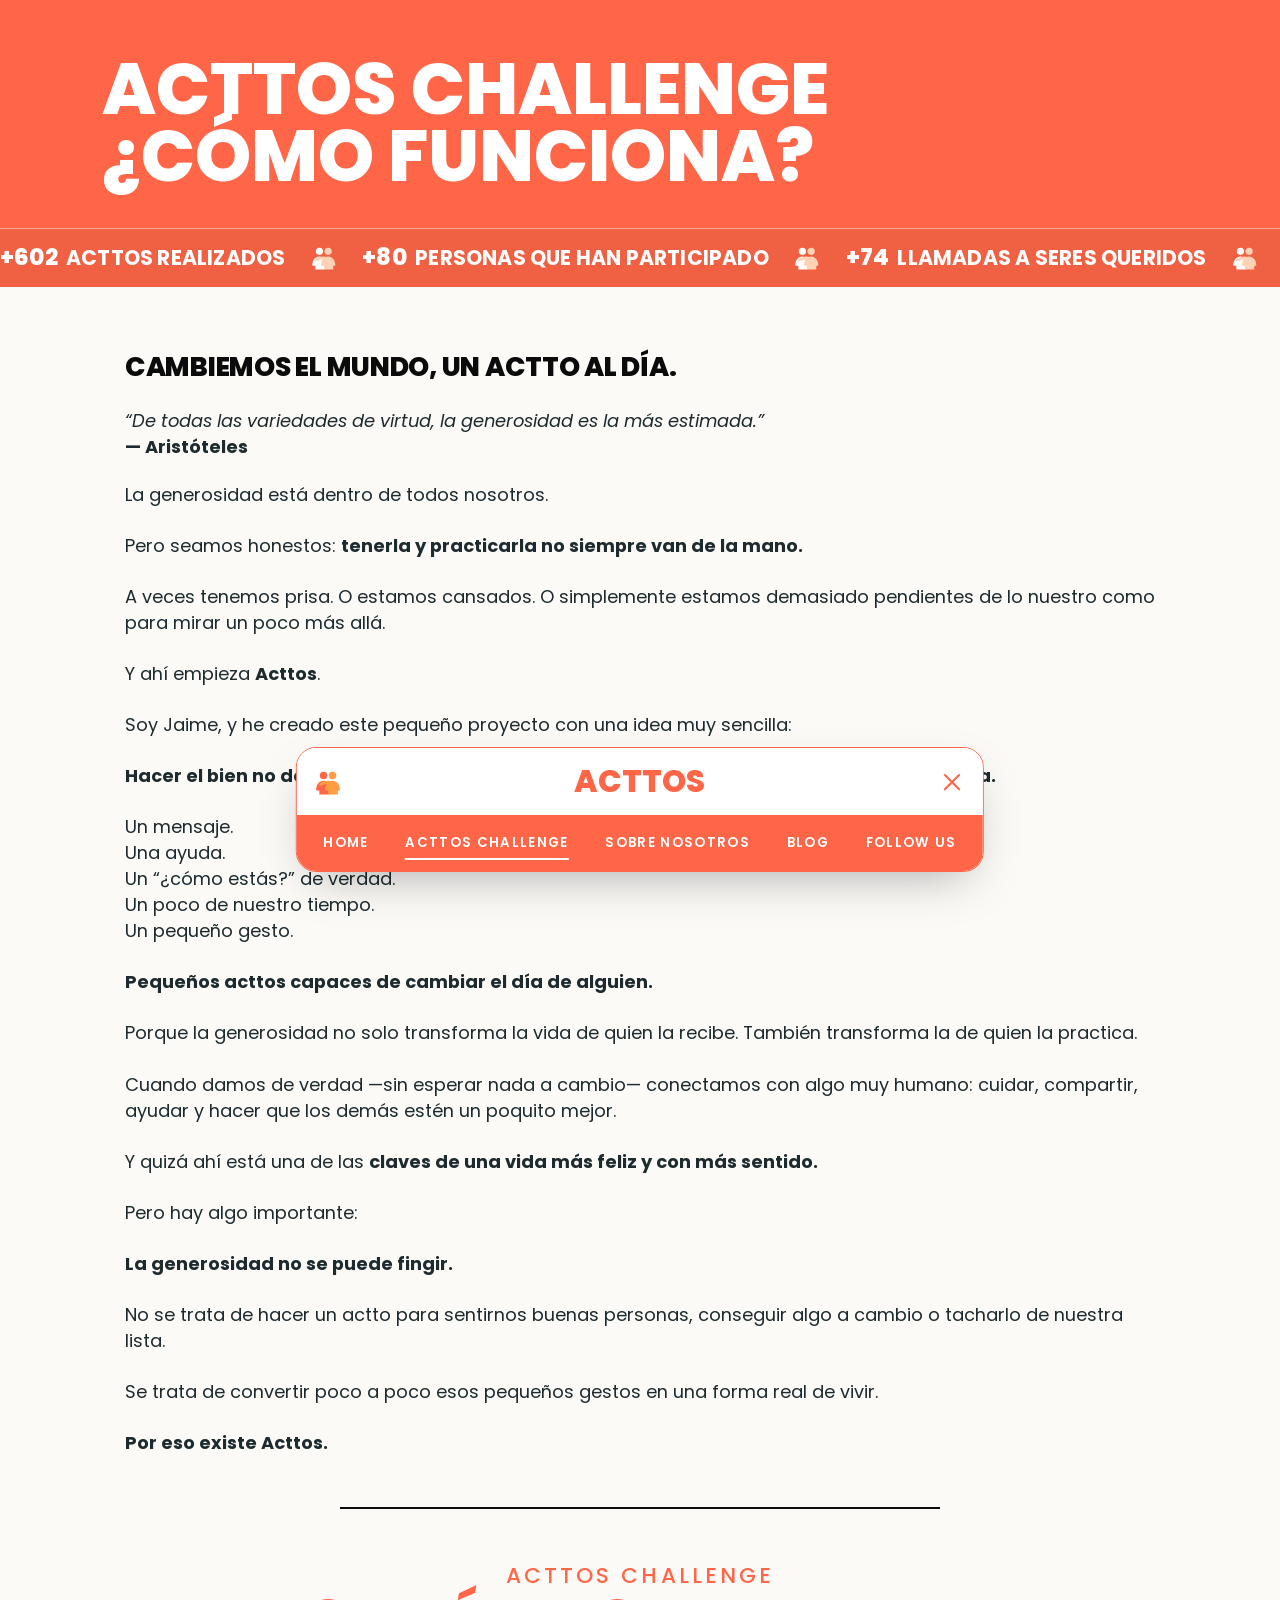
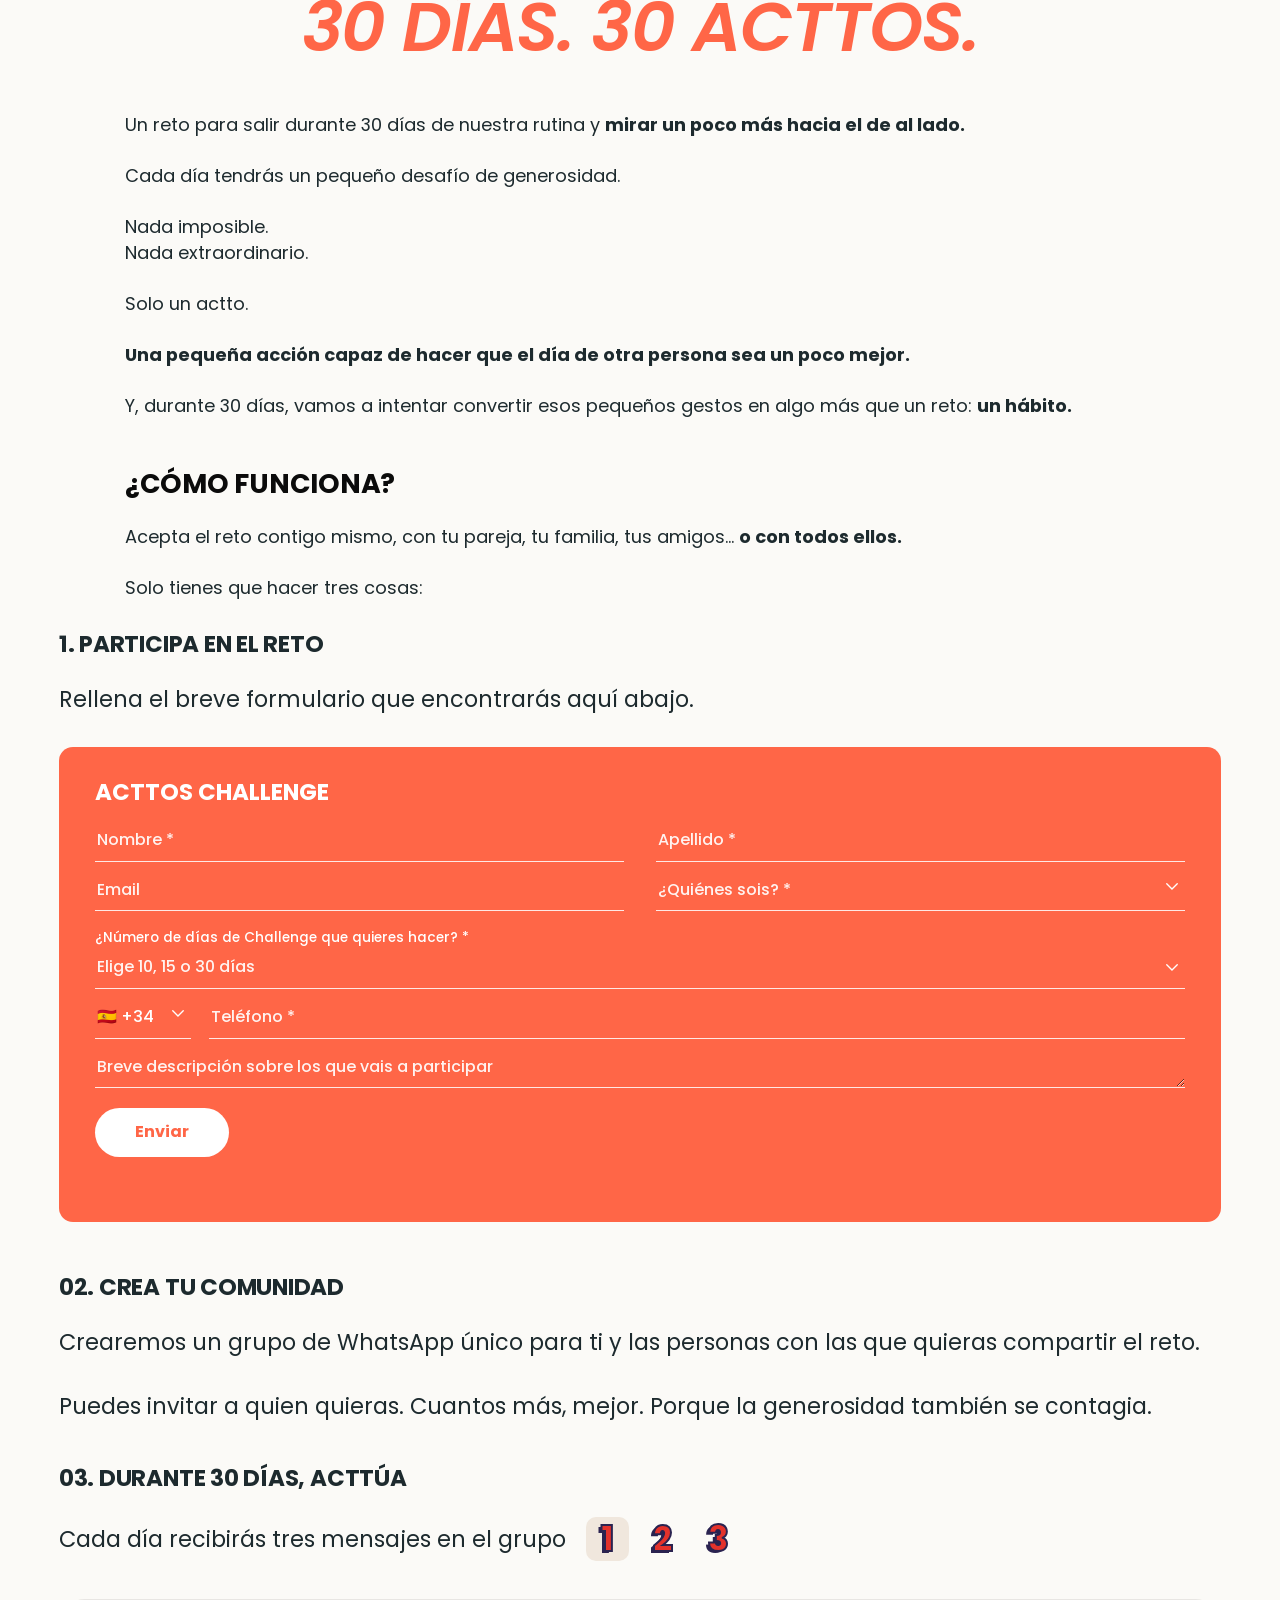
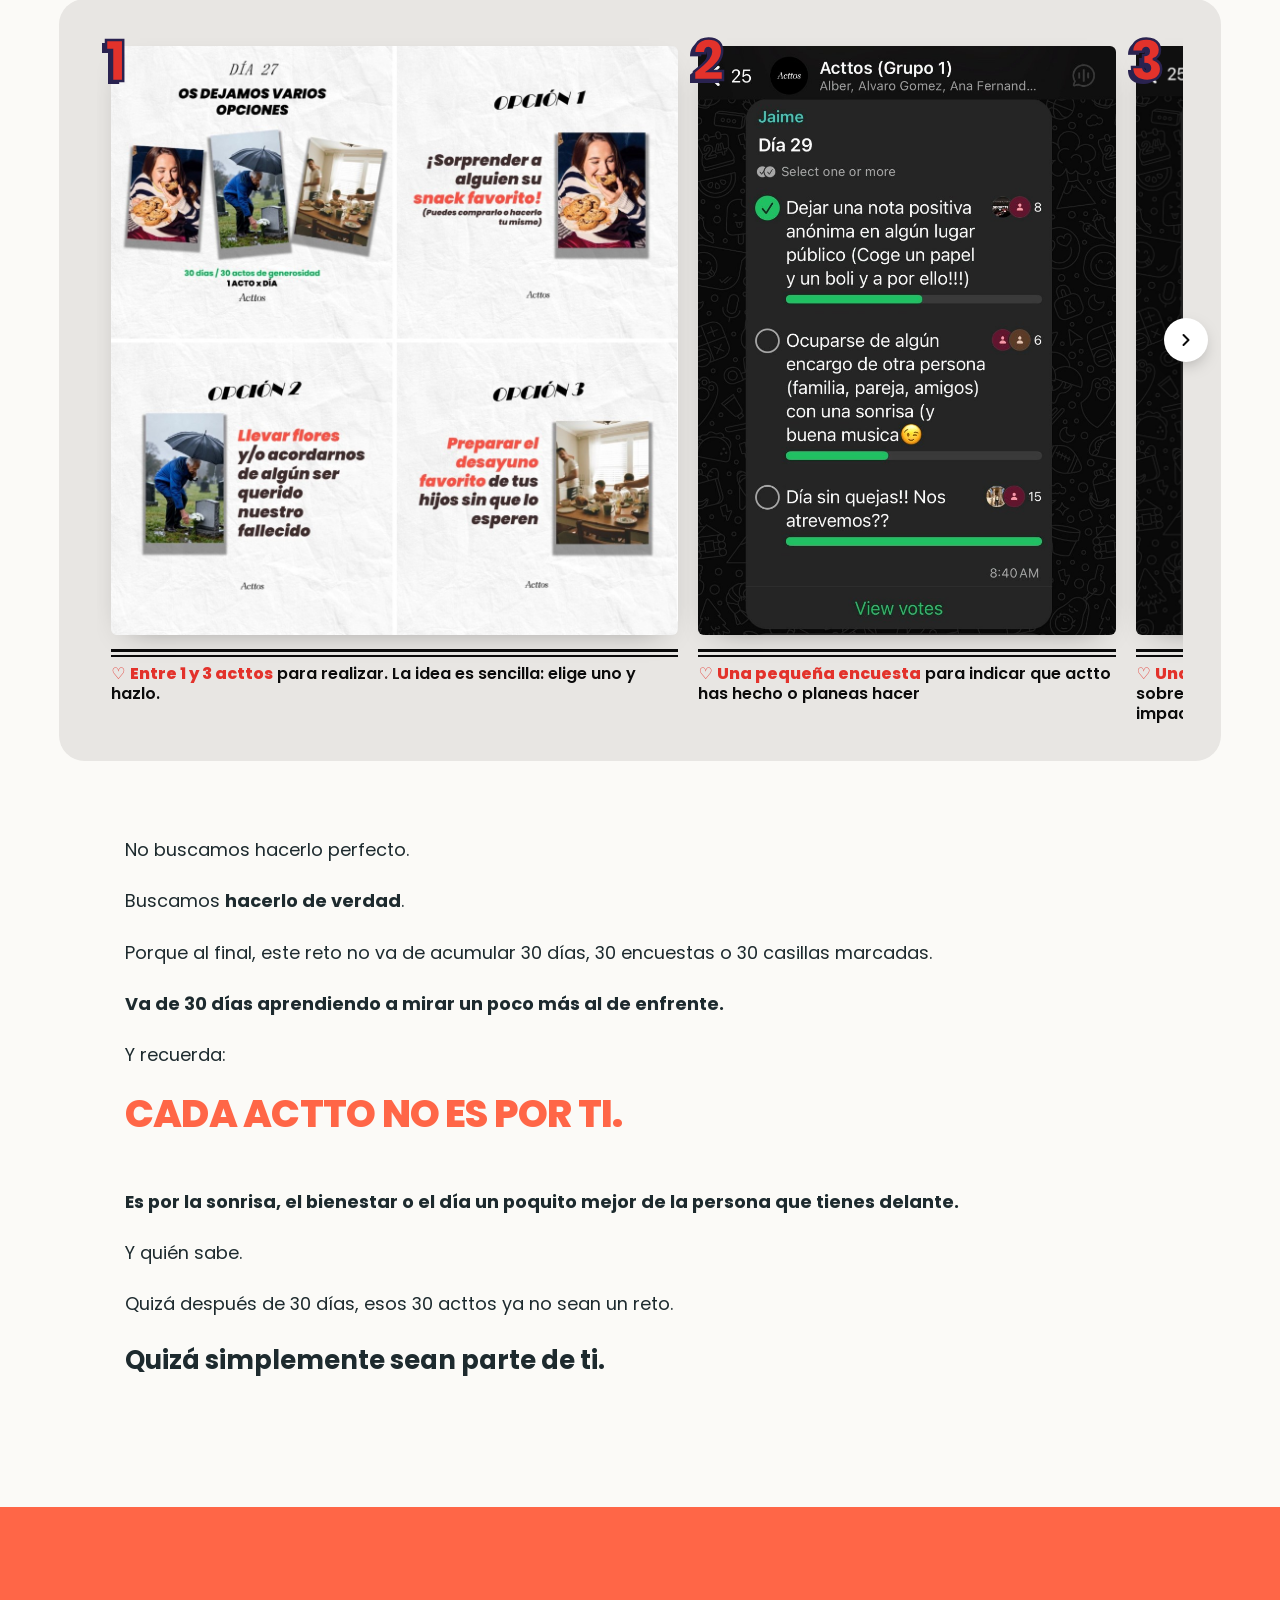
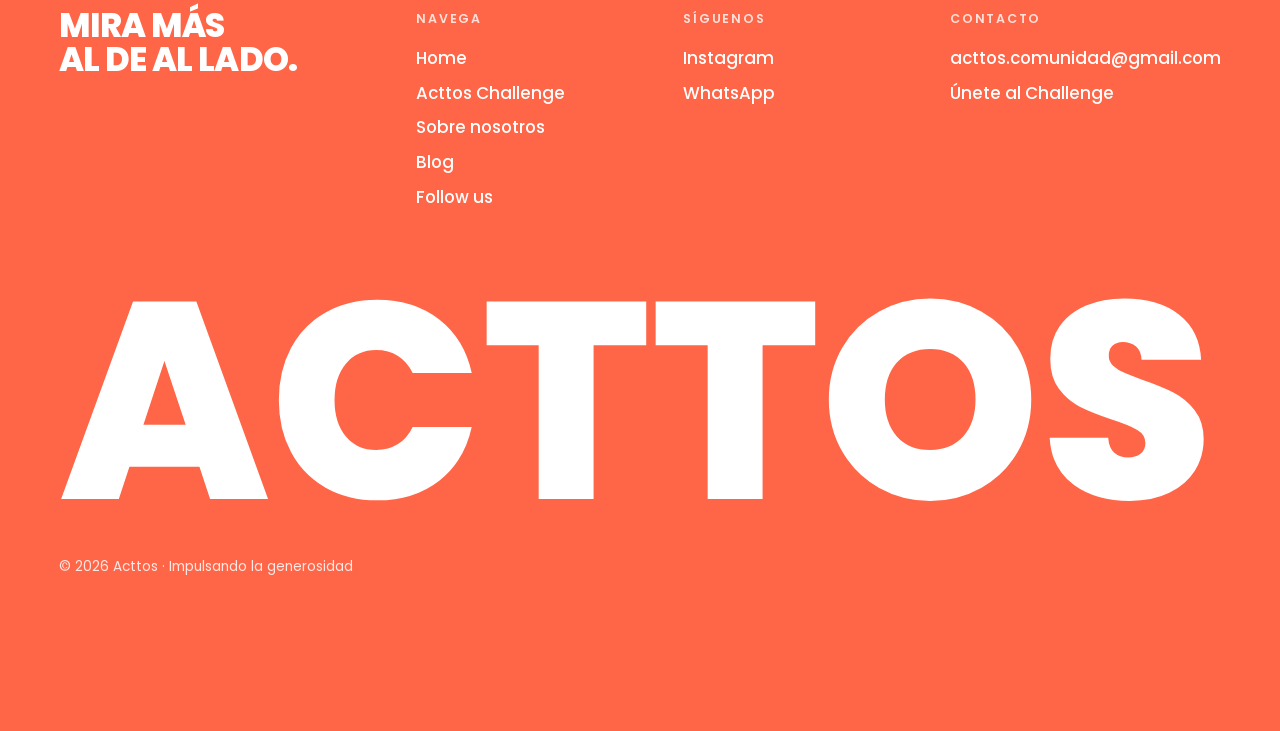
==== commit d42929ab: "Quitar casilla de privacidad del formulario y enlaces legales del pie Co-Authored-By: Claude Opus 5." ====
--- a/acttos-challenge.html
+++ b/acttos-challenge.html
@@ -154,10 +154,6 @@
             </div>
           </div>
           <div class="ch-form__foot">
-            <label class="ch-check">
-              <input type="checkbox" name="privacidad" required>
-              <span>Acepto la <a href="#">política de privacidad</a> *</span>
-            </label>
             <button class="ch-form__submit" type="submit">Enviar</button>
           </div>
           <p class="form__status" role="alert" aria-live="polite"></p>
@@ -284,7 +280,6 @@
     <p class="wordmark" aria-hidden="true"><span class="wordmark__inner">ACTTOS</span></p>
     <div class="footer__legal">
       <span>© <span data-year>2026</span> Acttos · Impulsando la generosidad</span>
-      <span><a href="#">Aviso legal</a> · <a href="#">Privacidad</a> · <a href="#">Cookies</a></span>
     </div>
   </div>
 </footer>
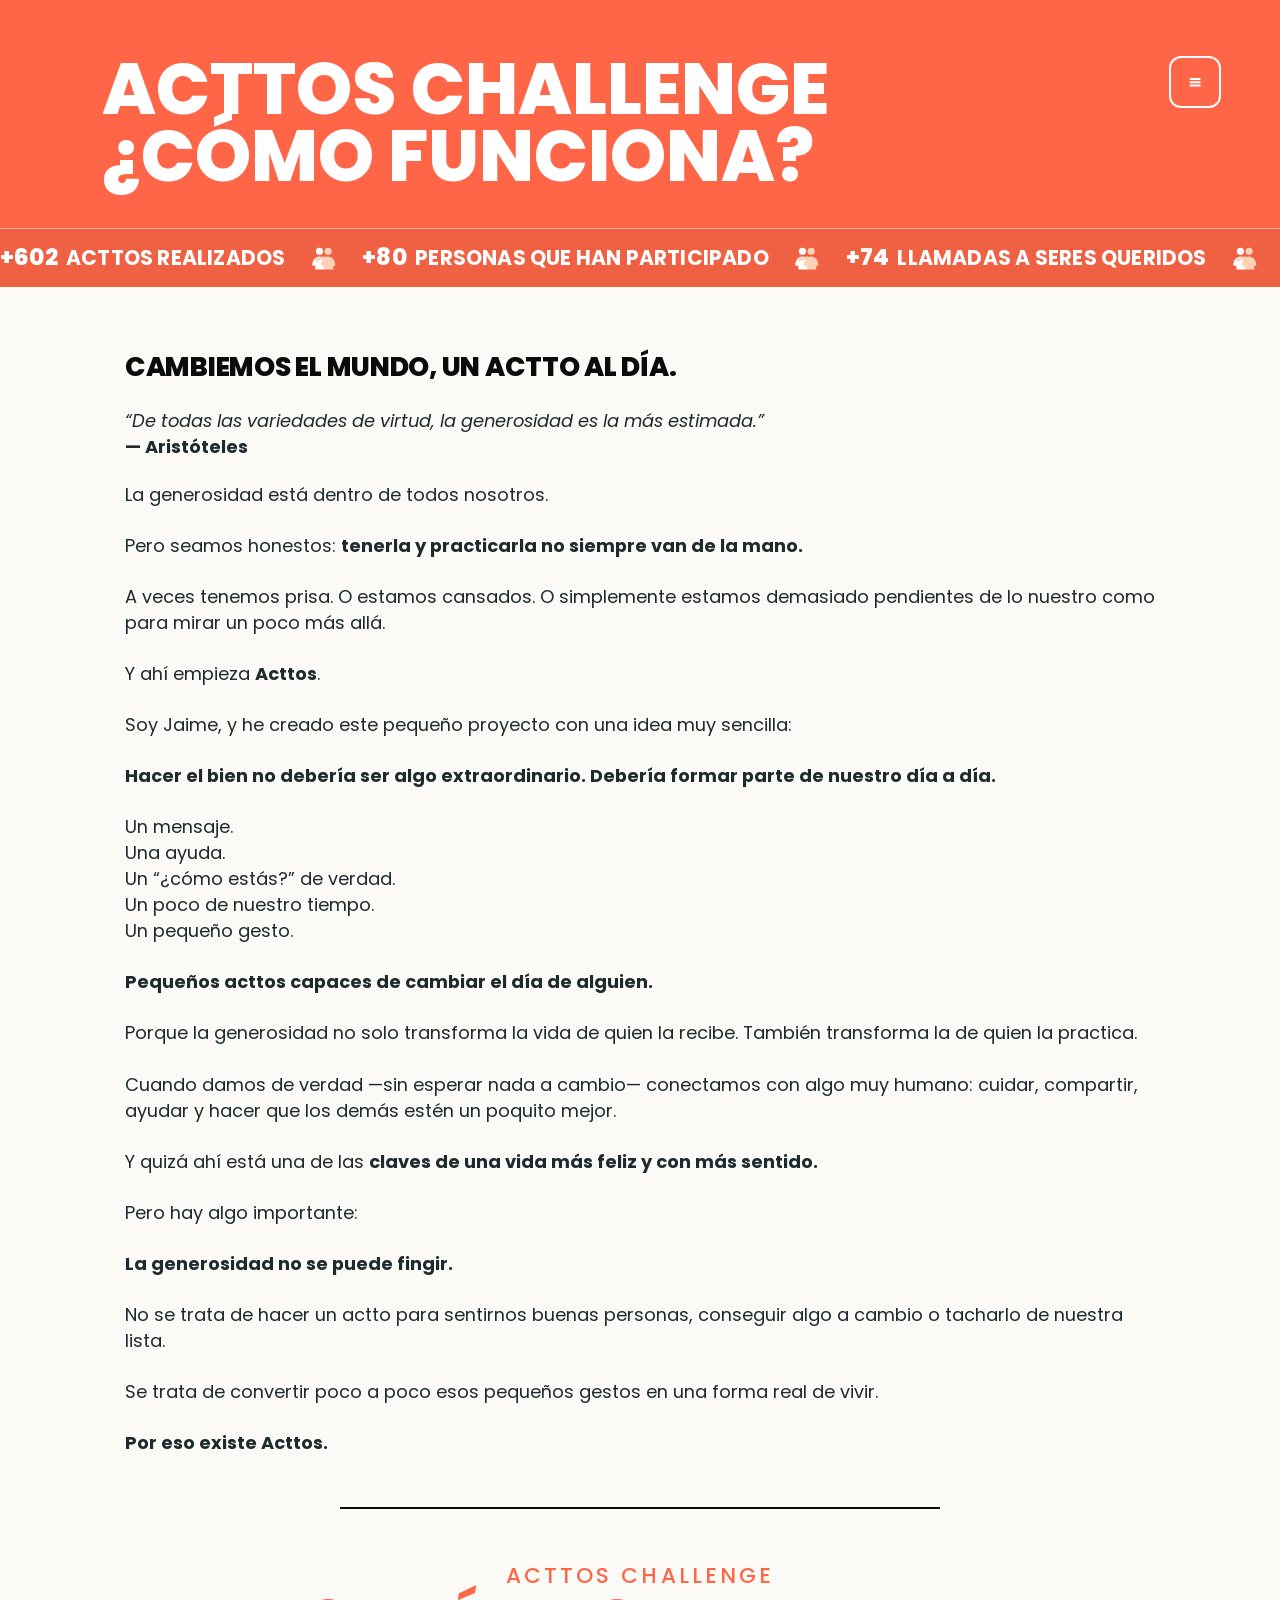
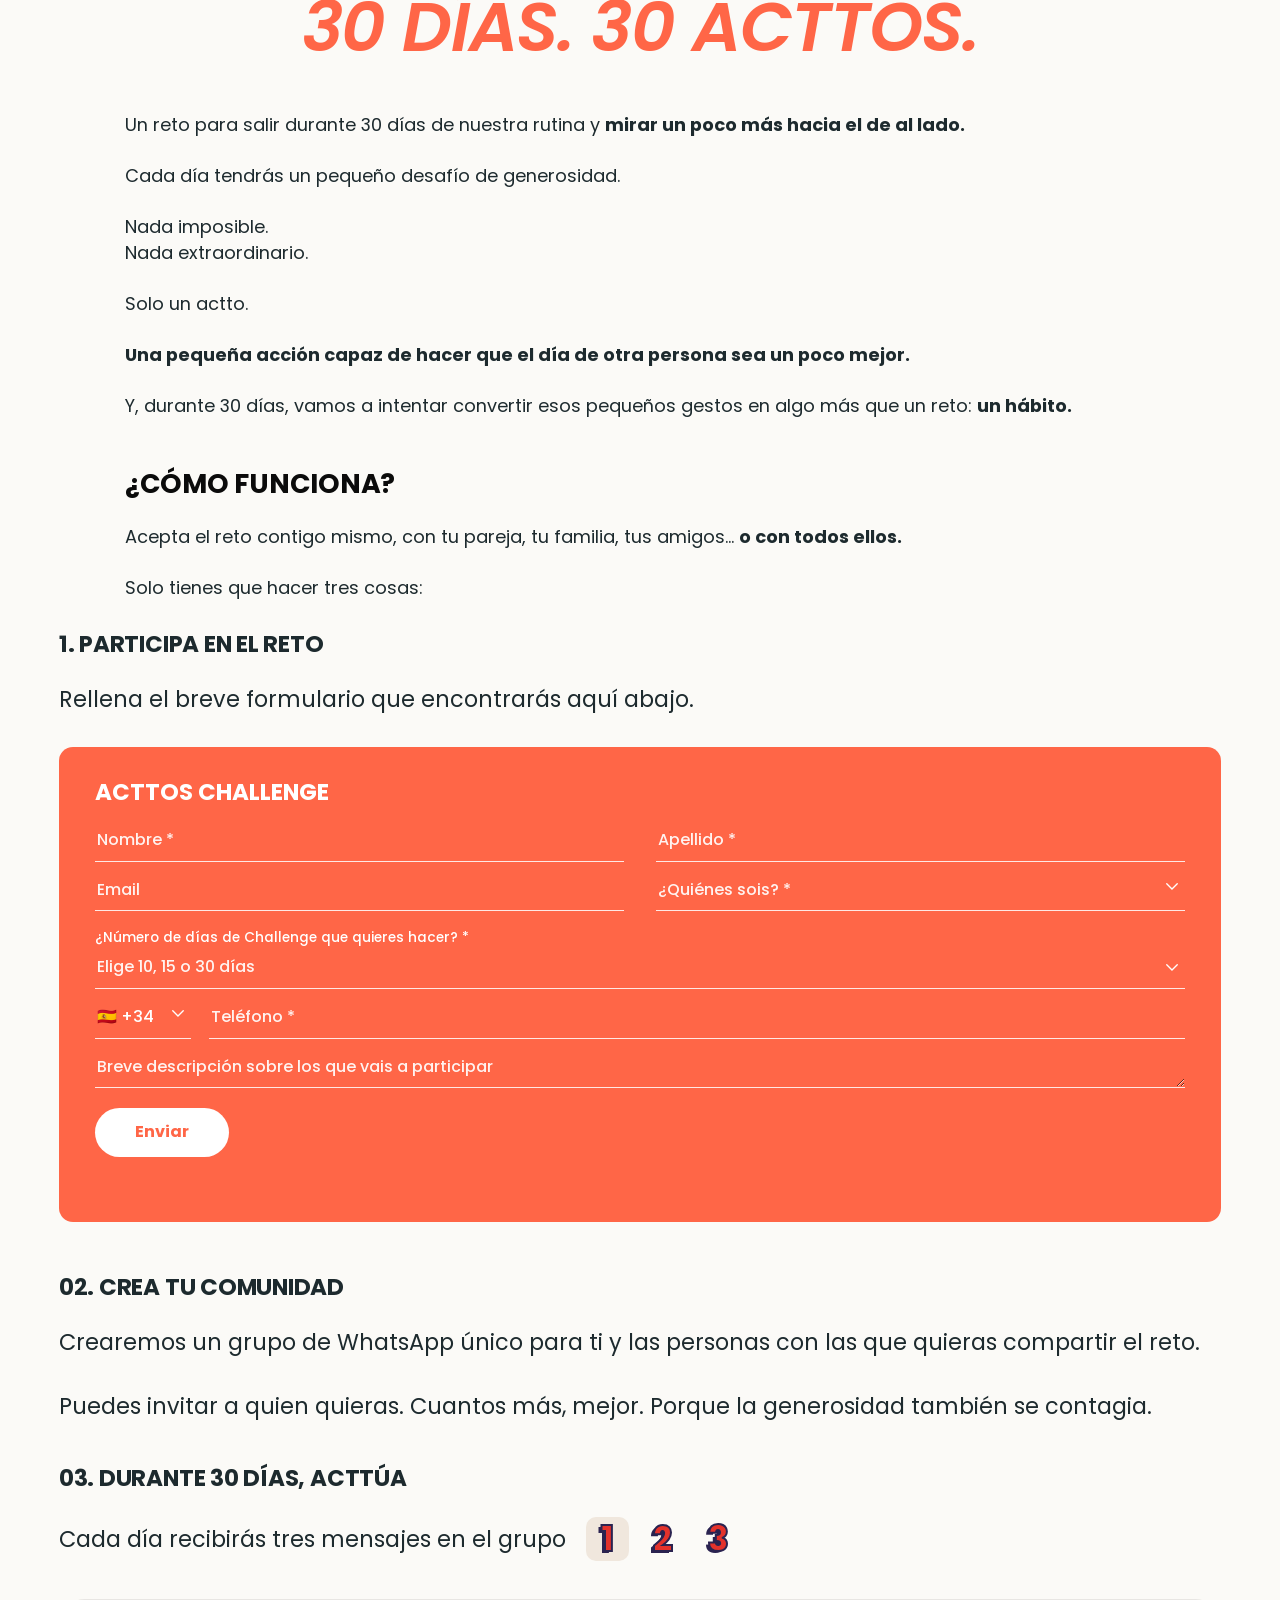
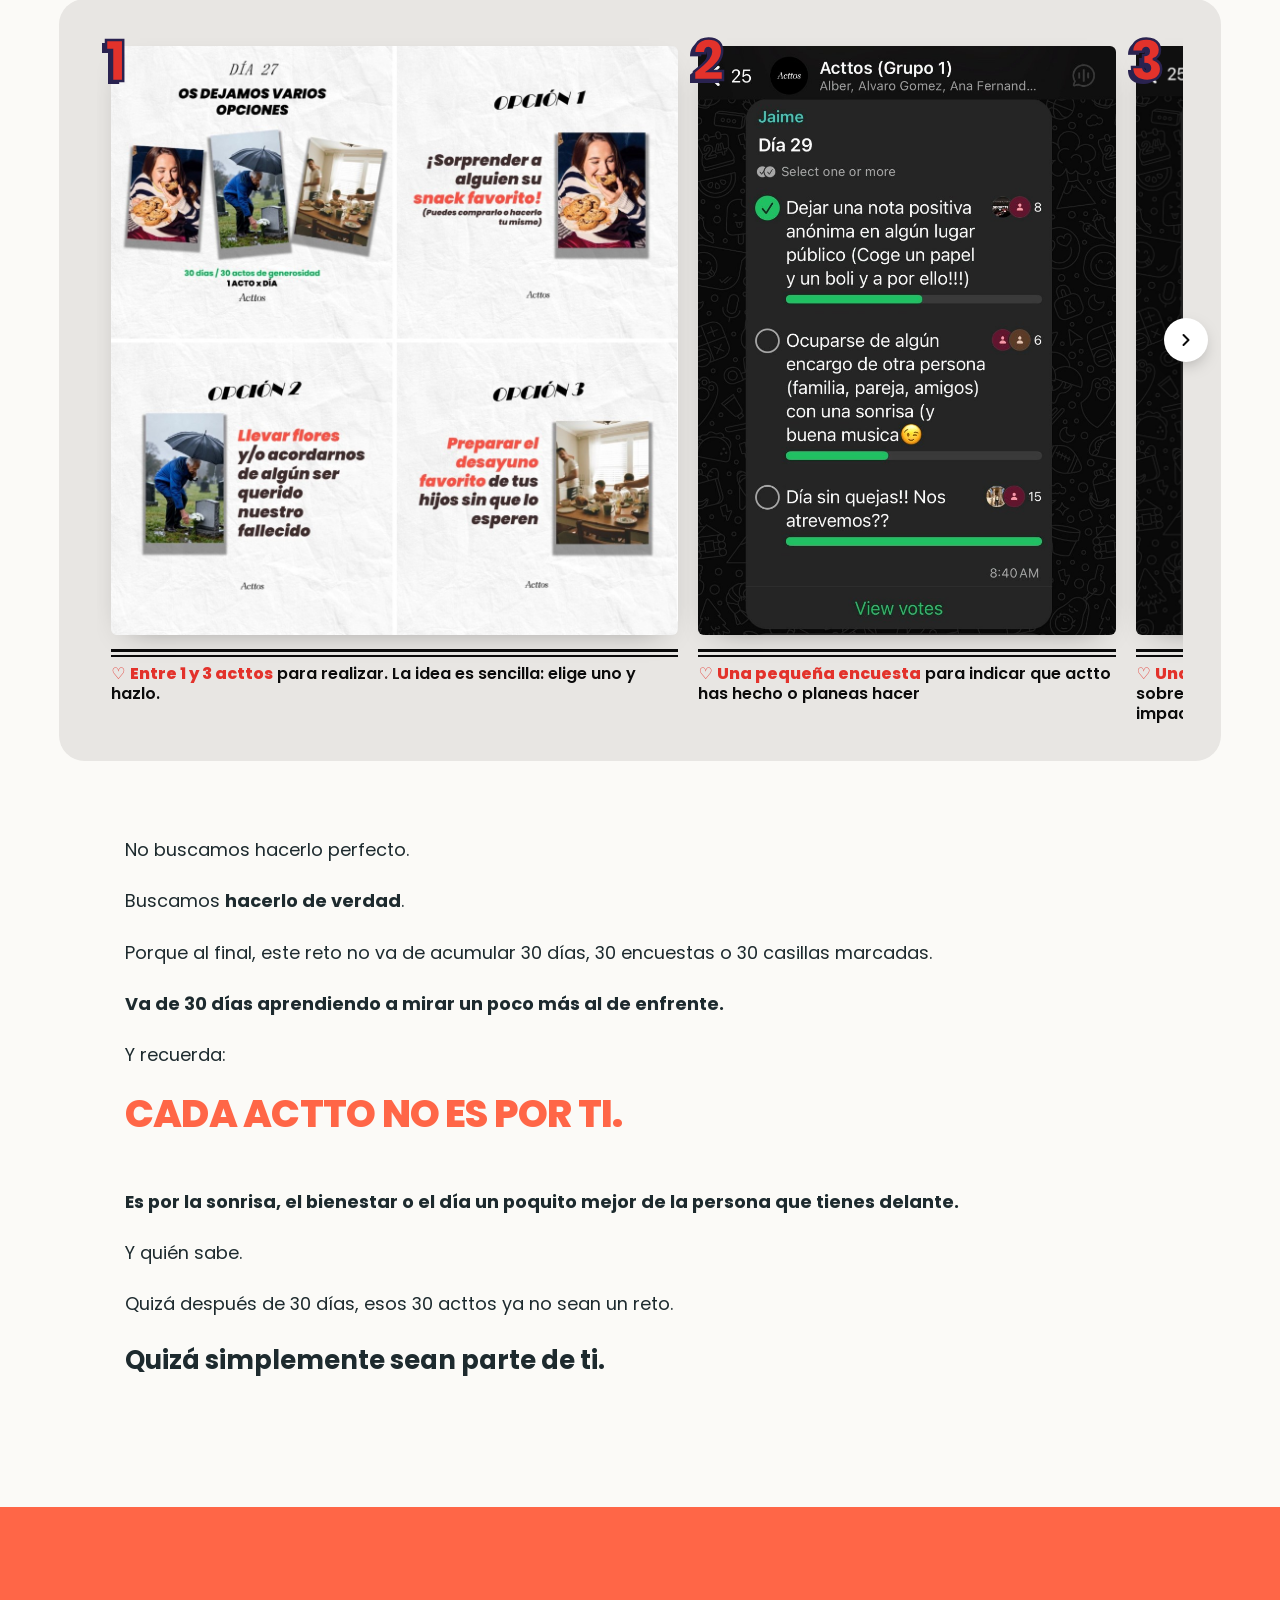
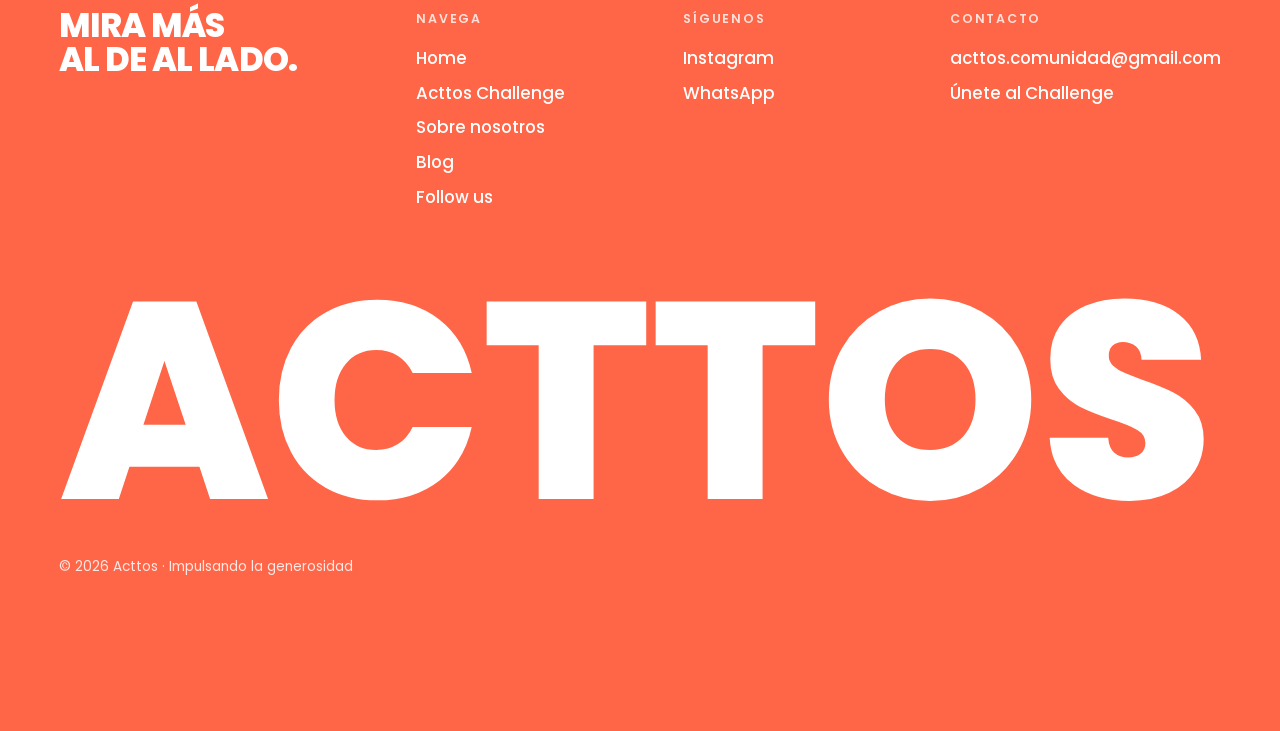
==== commit 3b42ca99: "Menú: botón pequeño junto al título en lugar de la barra arriba Arriba del todo solo se ve un botón " ====
--- a/acttos-challenge.html
+++ b/acttos-challenge.html
@@ -232,6 +232,9 @@
     <p class="ch-closing__last"><strong>Quizá simplemente sean parte de ti.</strong></p>
   </section>
 </main>
+<button class="menu-btn" type="button" aria-label="Abrir menú" aria-controls="pill-links" aria-expanded="false">
+  <svg viewBox="0 0 24 24" fill="none" stroke="currentColor" stroke-width="2" stroke-linecap="round" aria-hidden="true"><path d="M7 8.5h10M7 12h10M7 15.5h10"/></svg>
+</button>
 <nav class="pill" aria-label="Navegación principal">
   <div class="pill__top">
     <span class="pill__icon"><svg class="duo" viewBox="0 0 100 92" aria-hidden="true"><path class="duo__a" d="M5 76C5 55 17 41 33 41s28 14 28 35l-8 2v14H17V78z"/><circle class="duo__a" cx="33" cy="21" r="14"/><path class="duo__b" d="M39 76c0-21 12-35 28-35s28 14 28 35l-8 2v14H51V78z"/><circle class="duo__b" cx="67" cy="21" r="14"/><path class="duo__arm" d="M70 52C58 45 40 45 22 54"/></svg></span>
--- a/css/styles.css
+++ b/css/styles.css
@@ -1273,3 +1273,62 @@
 /* Pregunta visible encima de un desplegable (p. ej. días de challenge) */
 .ch-field__q { display: block; margin-top: 18px; font-size: 0.95rem; font-weight: 600; color: #fff; line-height: 1.3; }
 .ch-field__q + select { padding-top: 8px; }
+
+/* ==========================================================================
+   Menú: empieza arriba del todo y, al hacer scroll, baja a su posición flotante
+   ========================================================================== */
+:root {
+  --pill-word: clamp(1.6rem, 1vw + 1.15rem, 2.5rem);
+  --pill-h: calc(var(--pill-word) * 2.15);
+  --pill-gap: clamp(12px, 1.6vw, 24px);
+}
+@media (max-width: 760px) { :root { --pill-word: 1.2rem; } }
+
+/* Hueco arriba para que el menú no tape el contenido al cargar */
+body { padding-top: calc(var(--pill-h) + var(--pill-gap) * 2); }
+
+.pill {
+  top: var(--pill-gap);
+  bottom: auto;
+  transform: translateX(-50%);
+  transition: width 0.5s var(--ease), transform 0.65s var(--ease), box-shadow 0.4s;
+  box-shadow: 0 6px 20px -12px rgba(0,0,0,0.25);
+}
+.pill.is-docked {
+  transform: translate(-50%, calc(100vh - 100% - var(--pill-gap) * 2));
+  box-shadow: 0 18px 50px -18px rgba(0,0,0,0.35);
+}
+@supports (height: 100dvh) {
+  .pill.is-docked { transform: translate(-50%, calc(100dvh - 100% - var(--pill-gap) * 2)); }
+}
+
+/* ==========================================================================
+   Botón de menú pequeño junto al título (sustituye a la barra arriba)
+   ========================================================================== */
+:root { --menu-btn: clamp(38px, 2.6vw + 22px, 52px); }
+body { padding-top: 0; }
+
+.menu-btn {
+  position: absolute; z-index: 40;
+  top: clamp(28px, 4vw, 72px);
+  right: max(var(--gutter), calc((100vw - var(--maxw)) / 2));
+  width: var(--menu-btn); height: var(--menu-btn);
+  display: grid; place-items: center;
+  border: 2px solid currentColor; border-radius: 12px;
+  background: transparent; color: var(--ink); cursor: pointer;
+  transition: background 0.25s, color 0.25s, border-color 0.25s, transform 0.25s var(--ease);
+}
+.menu-btn svg { width: 62%; height: 62%; }
+.menu-btn:hover { background: var(--coral); border-color: var(--coral); color: #fff; transform: translateY(-1px); }
+.ch-page .menu-btn { top: clamp(40px, 4.4vw, 72px); color: #fff; }
+.ch-page .menu-btn:hover { background: #fff; border-color: #fff; color: var(--coral); }
+
+/* El título grande deja hueco a la derecha para el botón */
+header .wordmark { padding-right: calc(var(--menu-btn) + clamp(10px, 1.4vw, 20px)); }
+.ch-band__title, .art-head .art-col { padding-right: calc(var(--menu-btn) + 12px); }
+
+/* Arriba del todo la barra está oculta: solo aparece si se pulsa el botón */
+.pill { opacity: 0; pointer-events: none; transform: translate(-50%, calc(-100% - var(--pill-gap) - 8px)); }
+.pill.is-open-top { opacity: 1; pointer-events: auto; transform: translateX(-50%); }
+.pill.is-docked { opacity: 1; pointer-events: auto; }
+.pill { transition: width 0.5s var(--ease), transform 0.6s var(--ease), opacity 0.35s, box-shadow 0.4s; }
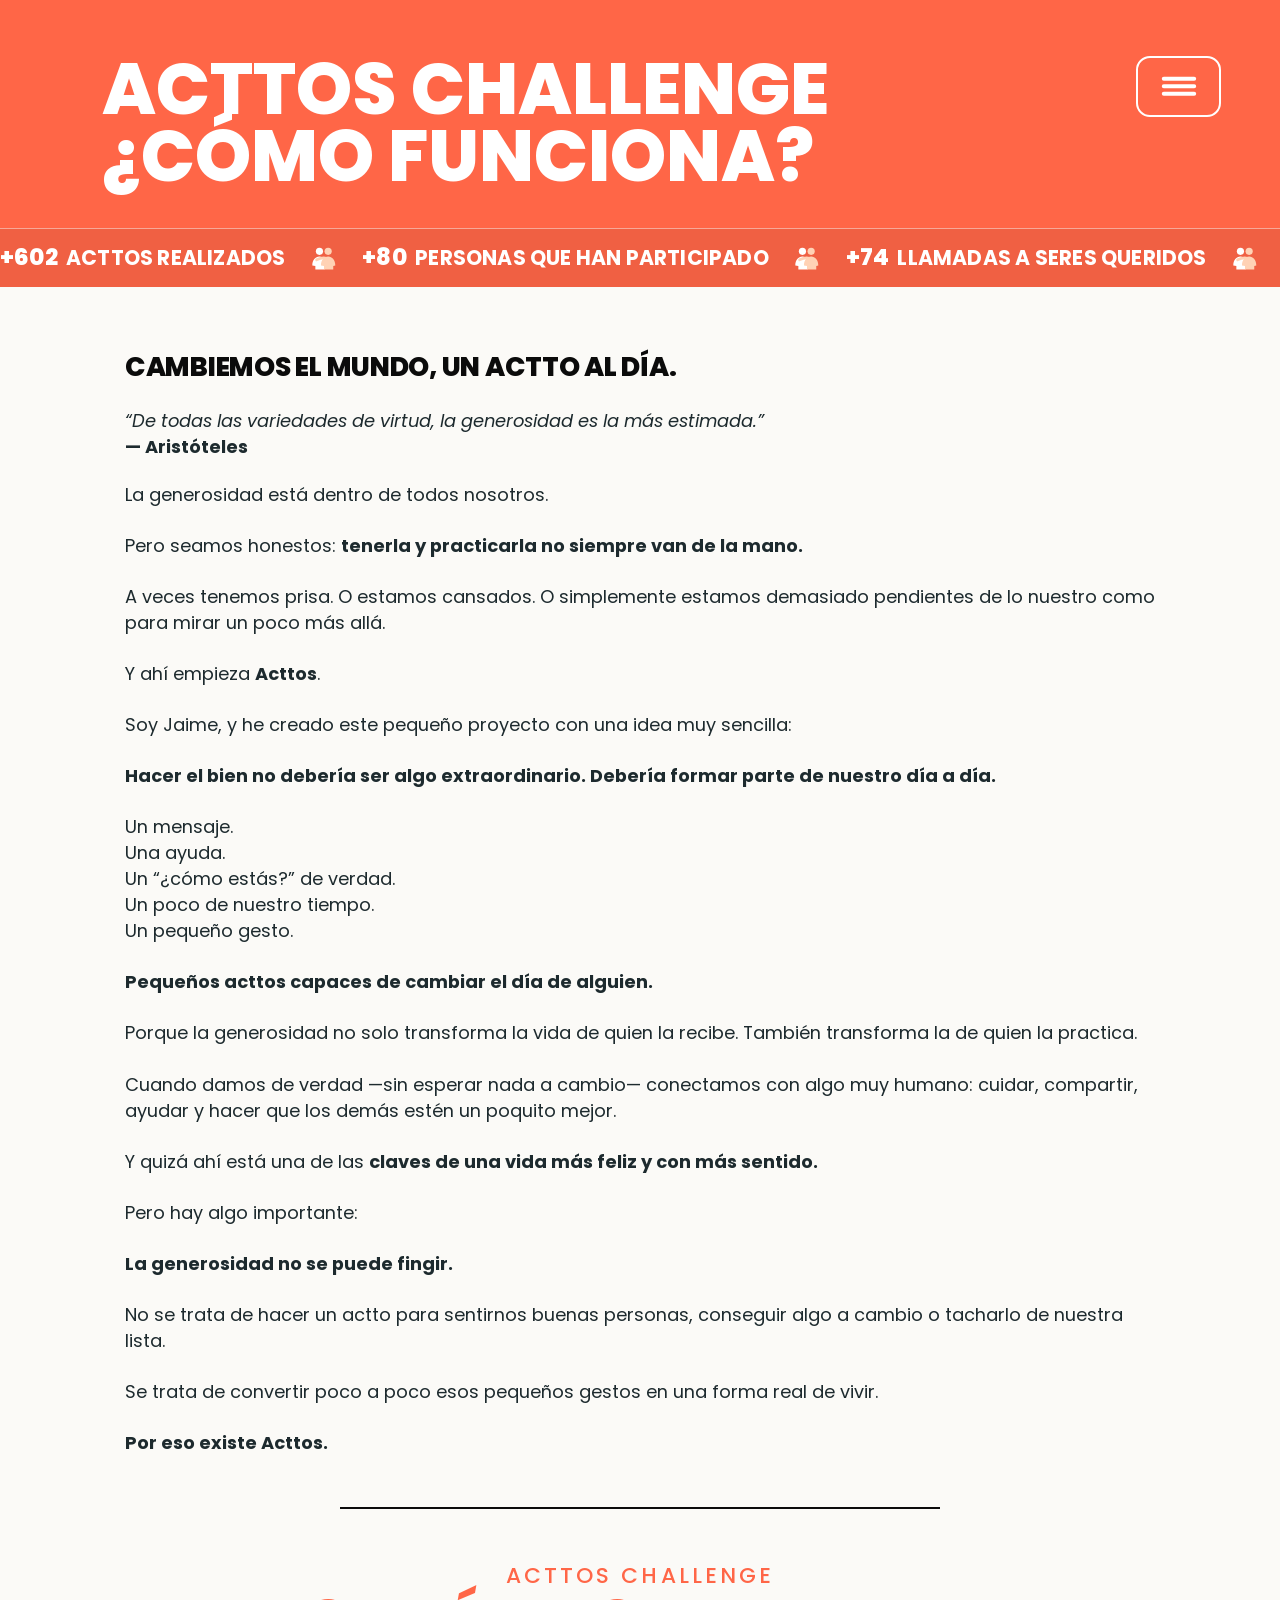
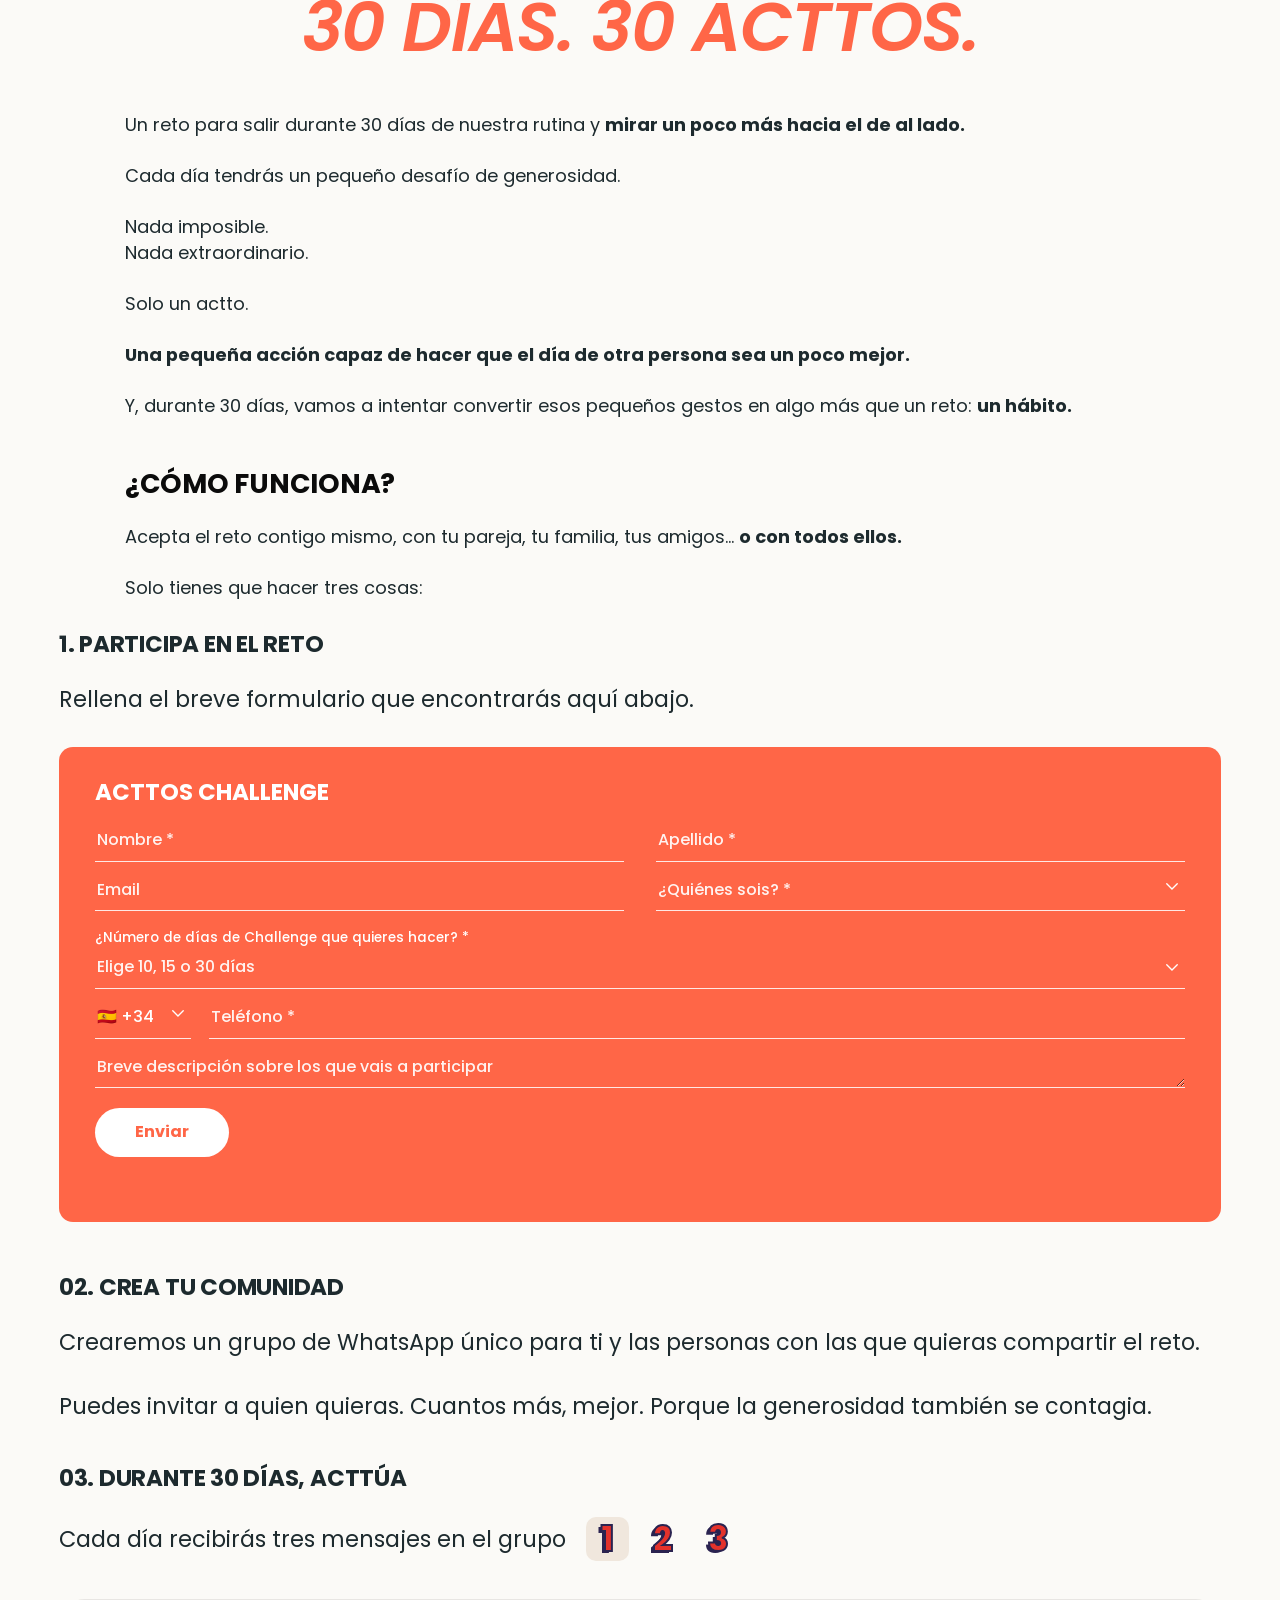
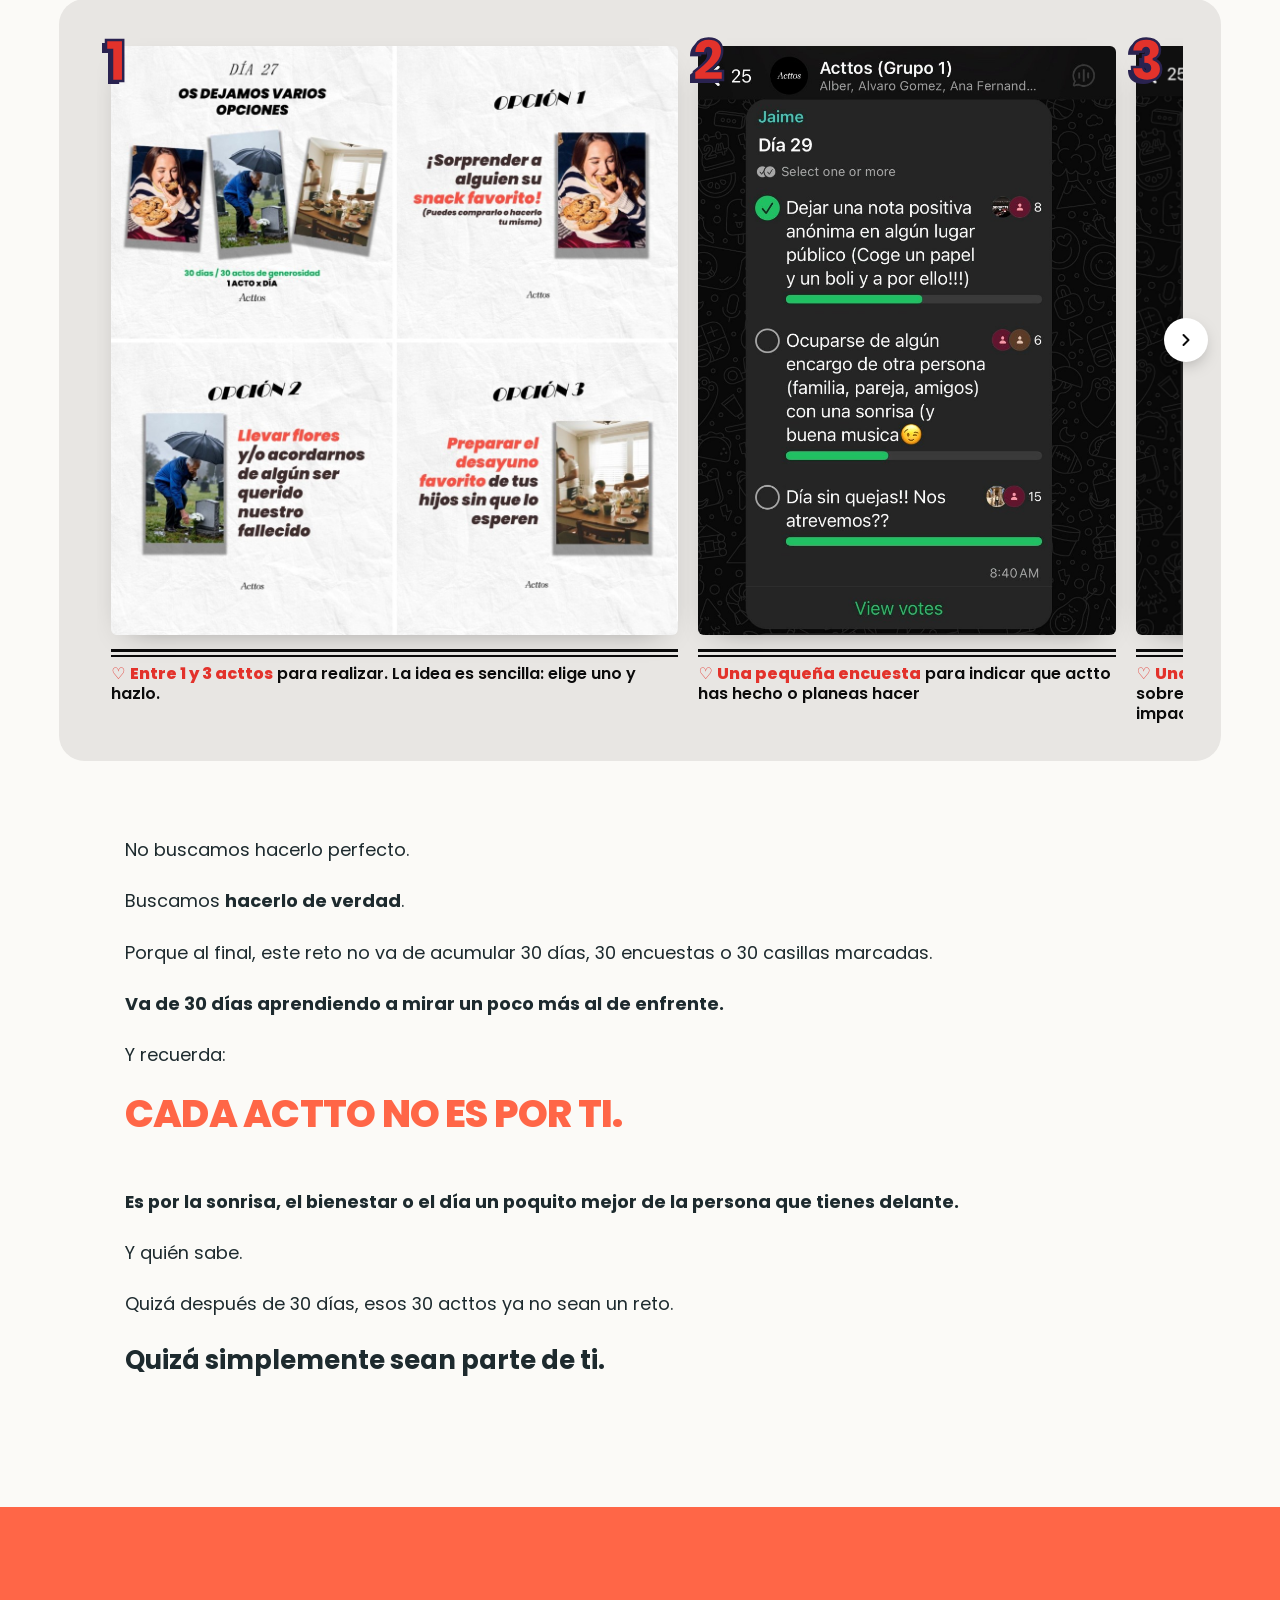
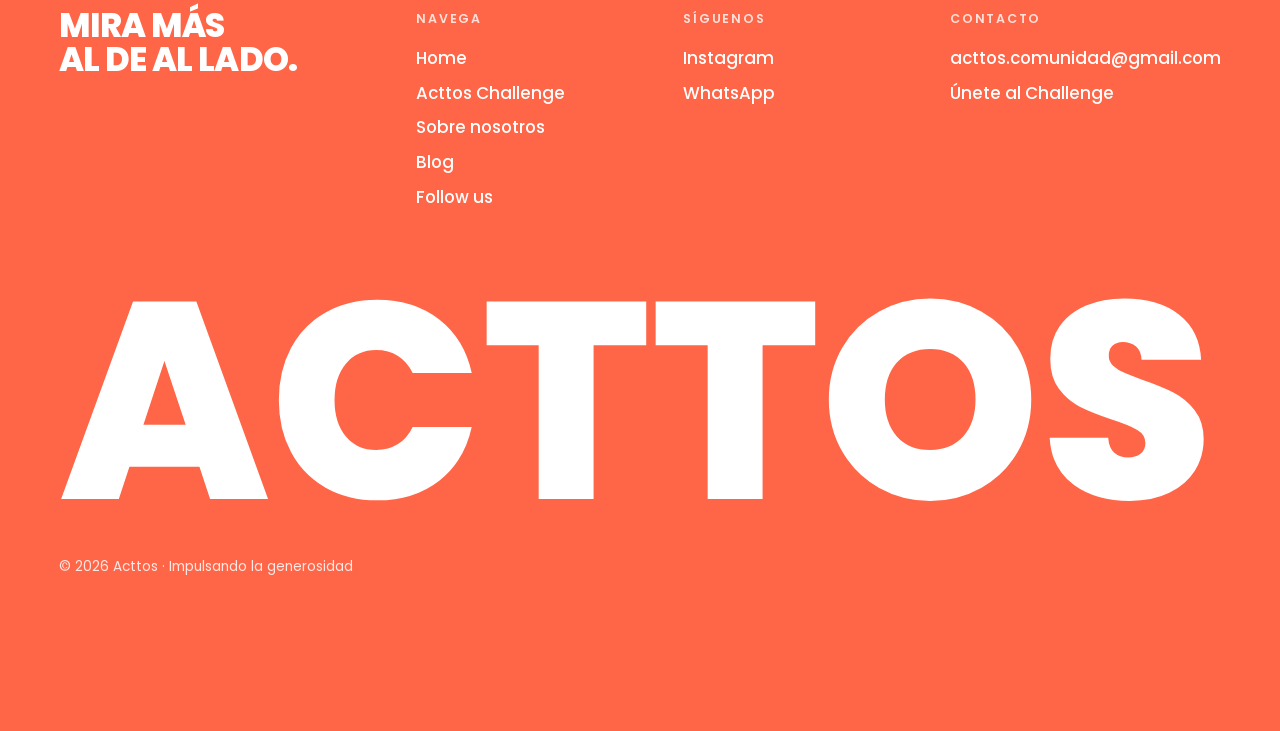
==== commit a4a47c9e: "Botón de menú más grande y nuevo texto de presentación en la Home - Botón de menú rectangular, más a" ====
--- a/acttos-challenge.html
+++ b/acttos-challenge.html
@@ -233,7 +233,7 @@
   </section>
 </main>
 <button class="menu-btn" type="button" aria-label="Abrir menú" aria-controls="pill-links" aria-expanded="false">
-  <svg viewBox="0 0 24 24" fill="none" stroke="currentColor" stroke-width="2" stroke-linecap="round" aria-hidden="true"><path d="M7 8.5h10M7 12h10M7 15.5h10"/></svg>
+  <svg viewBox="0 0 32 24" fill="none" stroke="currentColor" stroke-width="2" stroke-linecap="round" aria-hidden="true"><path d="M7 7.5h18M7 12h18M7 16.5h18"/></svg>
 </button>
 <nav class="pill" aria-label="Navegación principal">
   <div class="pill__top">
--- a/css/styles.css
+++ b/css/styles.css
@@ -1332,3 +1332,13 @@
 .pill.is-open-top { opacity: 1; pointer-events: auto; transform: translateX(-50%); }
 .pill.is-docked { opacity: 1; pointer-events: auto; }
 .pill { transition: width 0.5s var(--ease), transform 0.6s var(--ease), opacity 0.35s, box-shadow 0.4s; }
+
+/* Enlace dentro del texto de presentación de la Home */
+.lead-link { color: var(--coral); font-weight: 700; text-decoration: underline; text-decoration-thickness: 2px; text-underline-offset: 4px; }
+.lead-link:hover { color: var(--ink); }
+
+/* Botón de menú más grande y algo más ancho que alto */
+:root { --menu-btn-h: clamp(46px, 2.4vw + 30px, 62px); --menu-btn: calc(var(--menu-btn-h) * 1.4); }
+.menu-btn { width: var(--menu-btn); height: var(--menu-btn-h); border-radius: 14px; border-width: 2.5px; }
+.menu-btn svg { width: auto; height: 74%; }
+.menu-btn path { stroke-width: 2.4; }
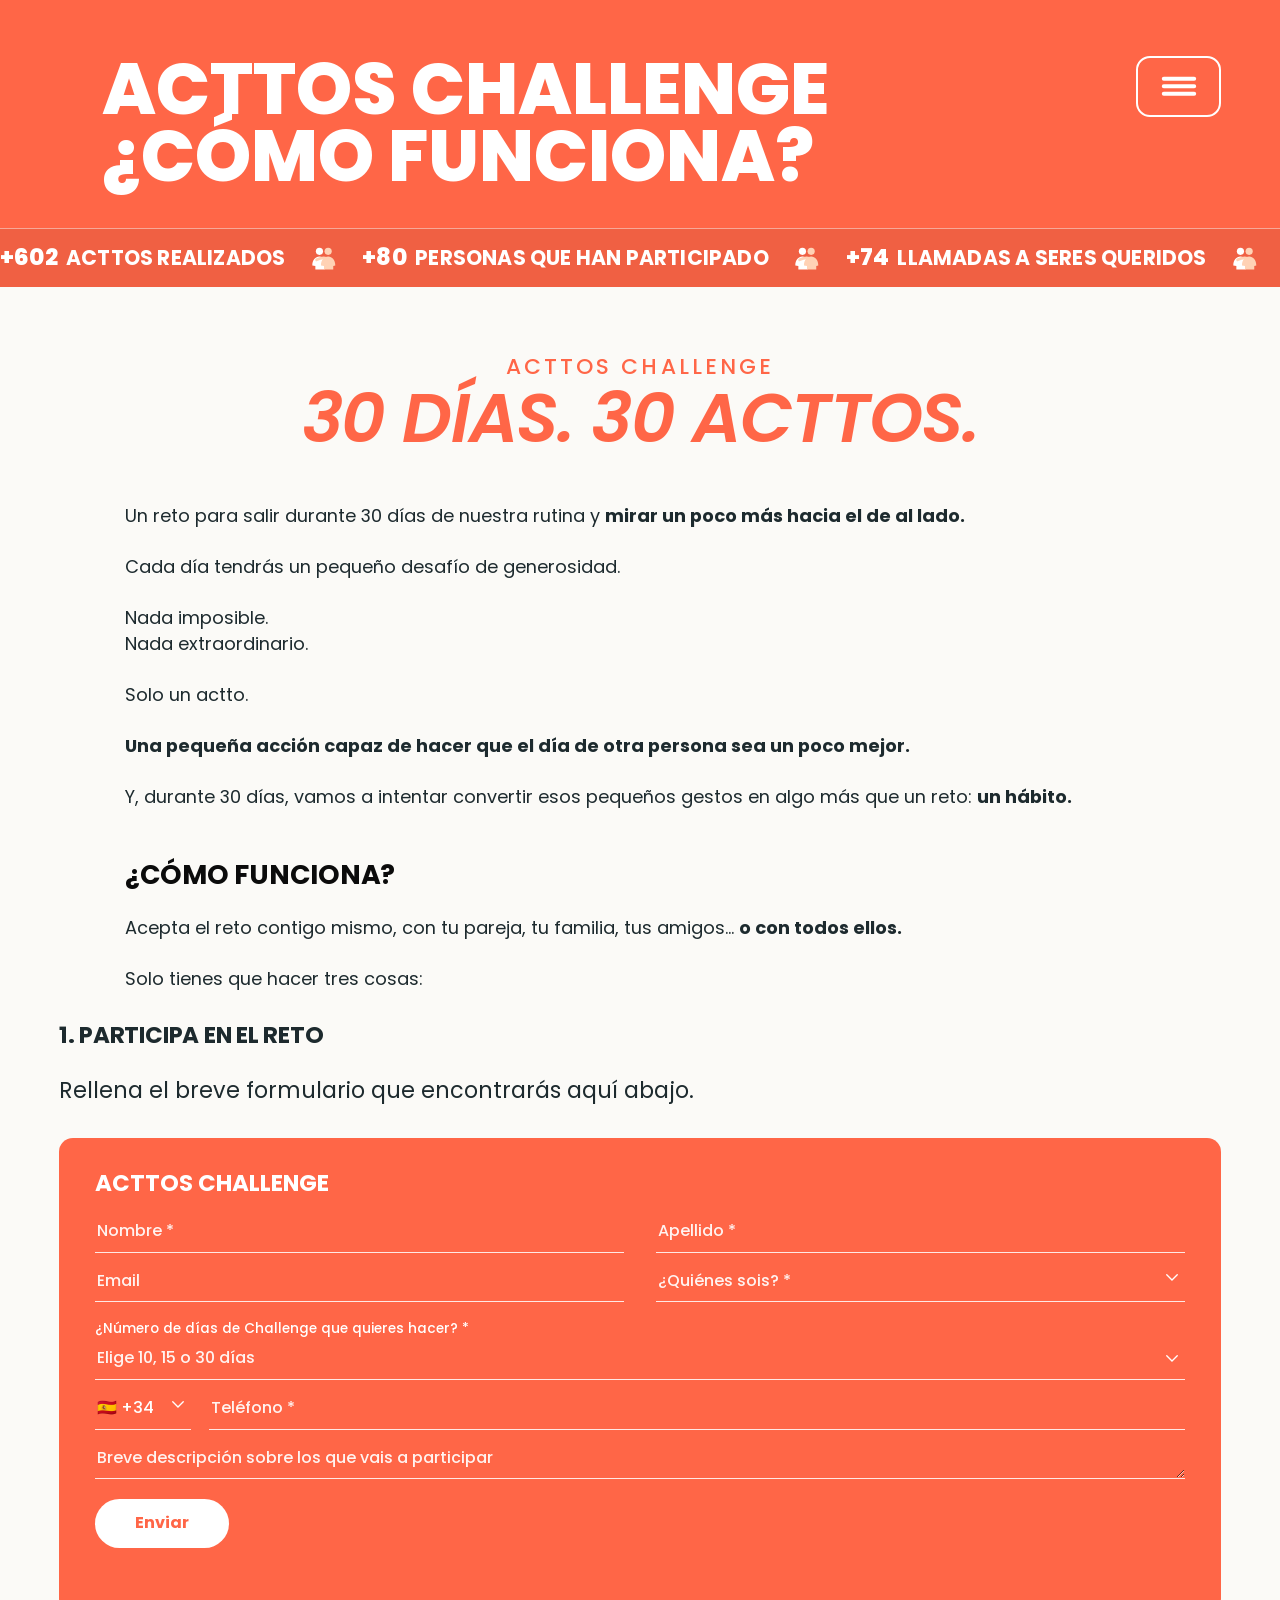
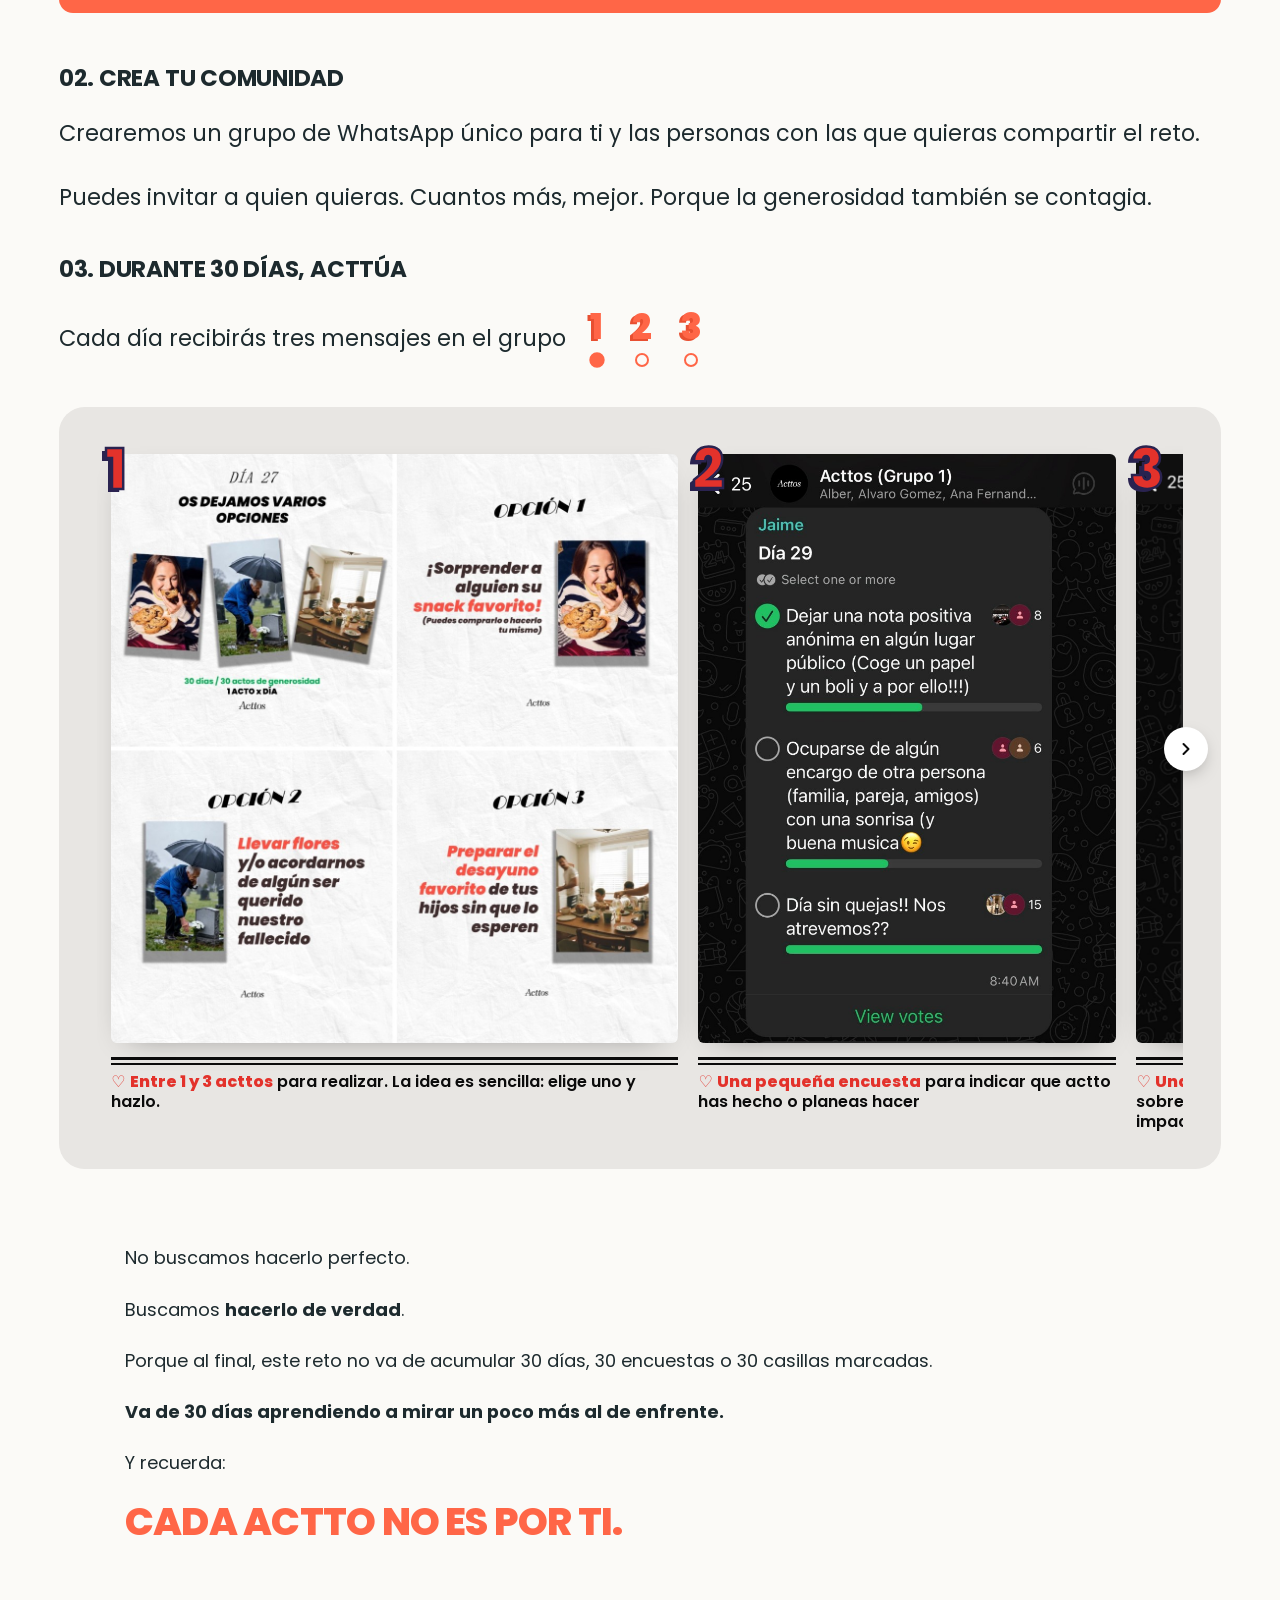
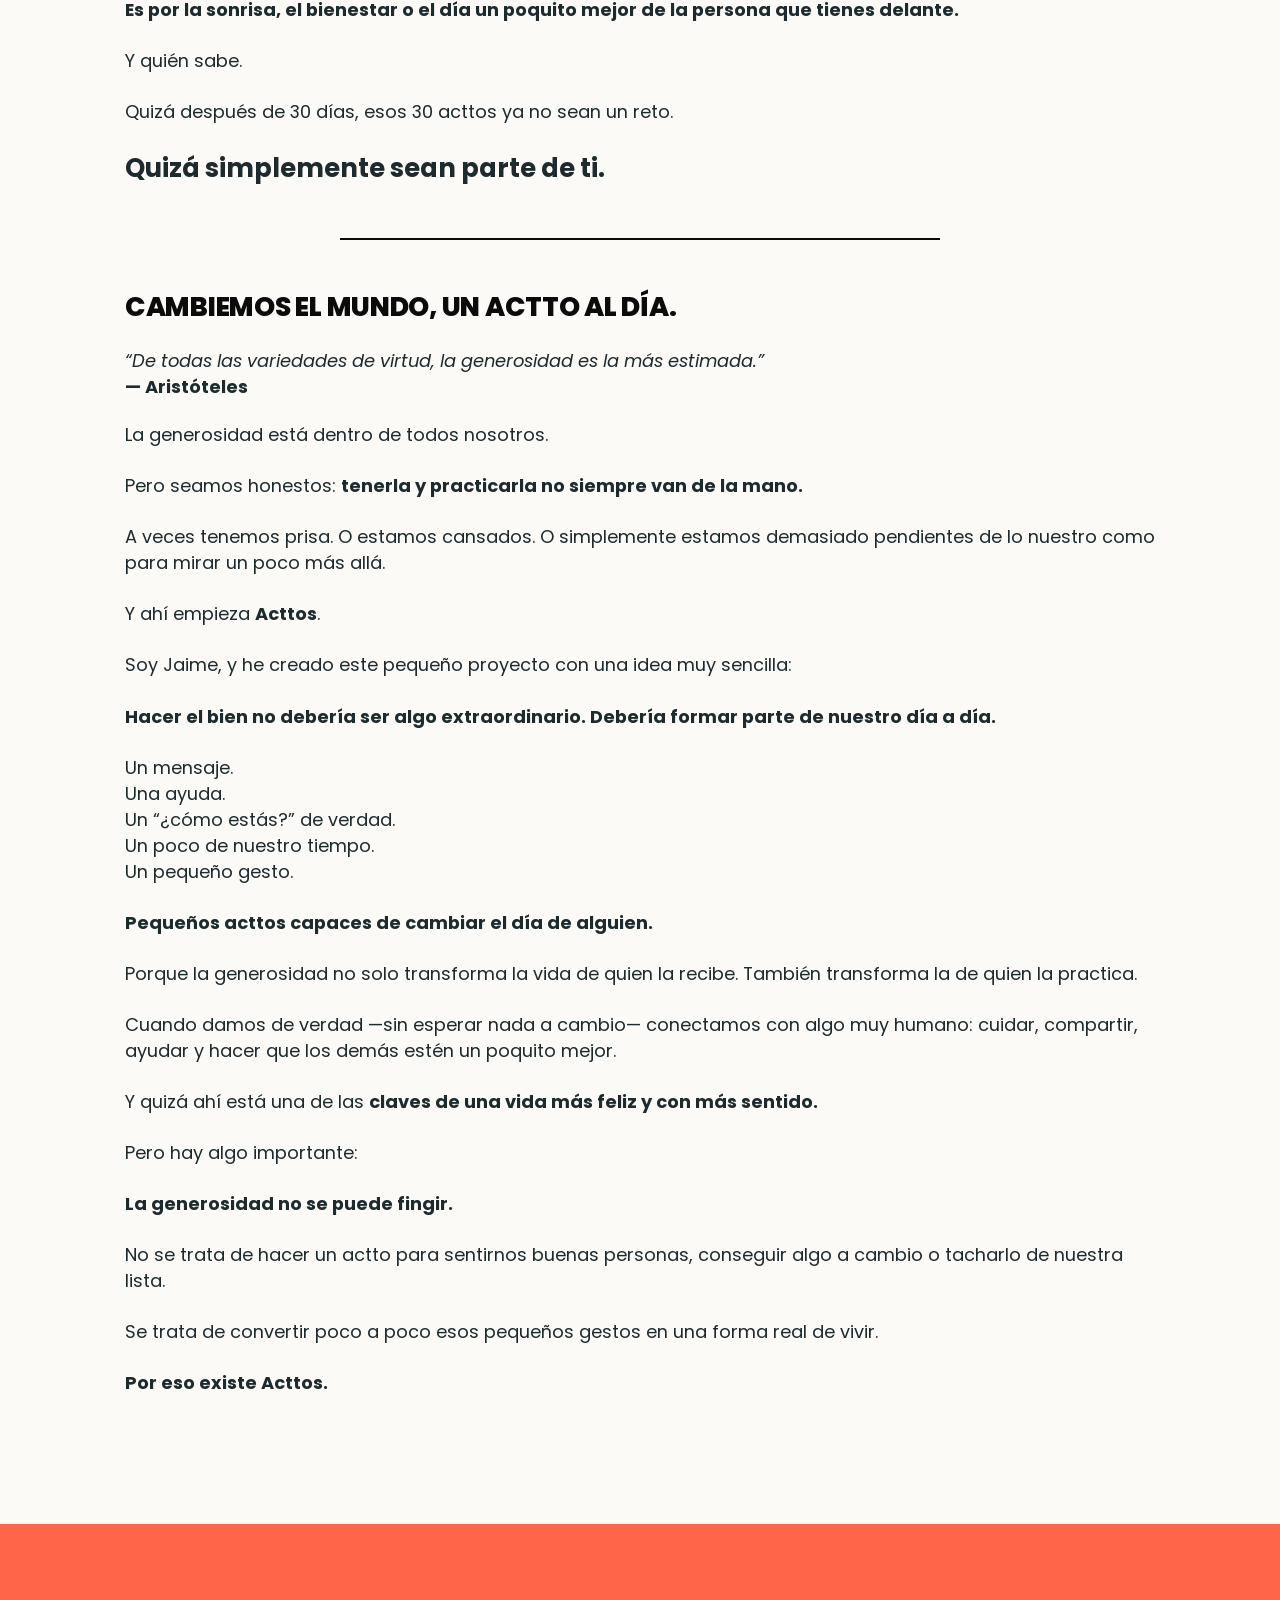
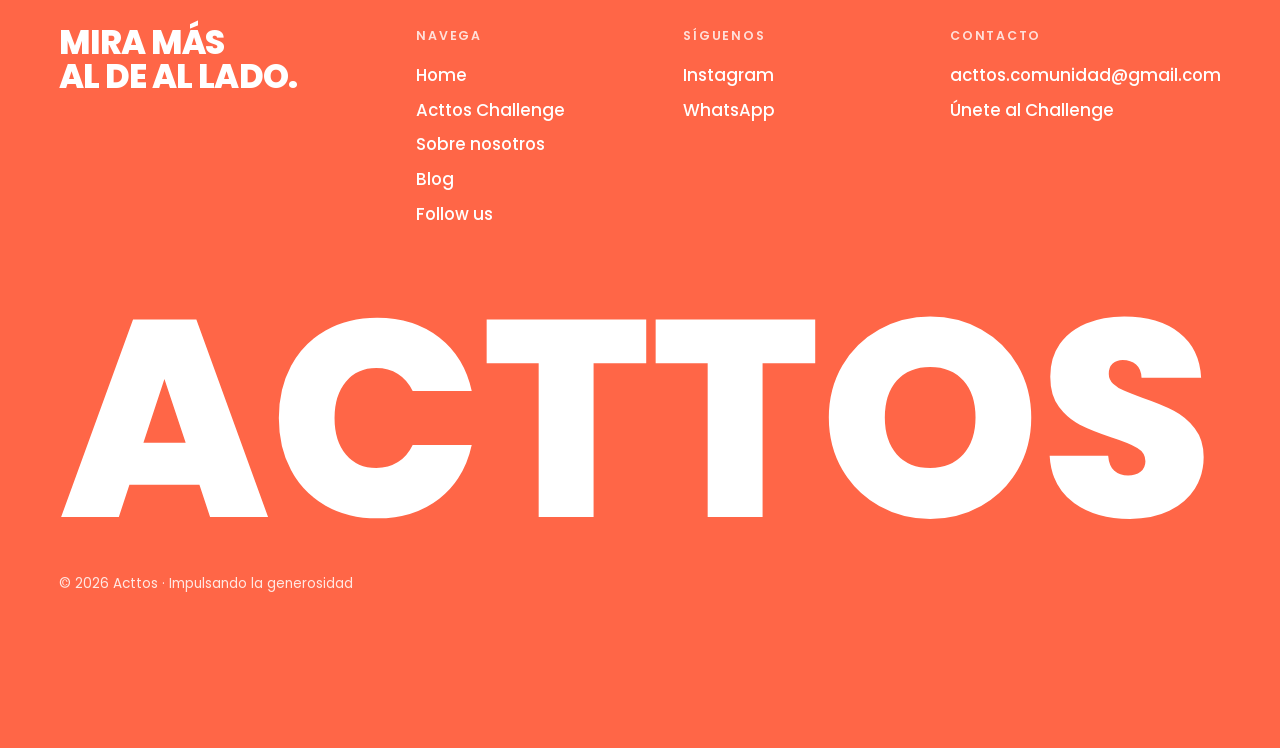
==== commit 48c4474e: "Acttos Challenge: nuevo orden y botones 1·2·3 en naranja con indicador - La página empieza con "Actt" ====
--- a/acttos-challenge.html
+++ b/acttos-challenge.html
@@ -45,6 +45,170 @@
 </header>
 
 <main id="main" class="ch">
+  <section class="ch-col" aria-labelledby="ch-reto">
+    <header class="ch-title">
+      <p class="ch-title__eyebrow"><strong>Acttos Challenge</strong></p>
+      <h2 class="ch-title__big" id="ch-reto"><strong>30 días. 30 acttos.</strong></h2>
+    </header>
+    <p>Un reto para salir durante 30 días de nuestra rutina y <strong>mirar un poco más hacia el de al lado.</strong></p>
+    <p>Cada día tendrás un pequeño desafío de generosidad.</p>
+    <p>Nada imposible.<br>Nada extraordinario.</p>
+    <p>Solo un actto.</p>
+    <p><strong>Una pequeña acción capaz de hacer que el día de otra persona sea un poco mejor.</strong></p>
+    <p>Y, durante 30 días, vamos a intentar convertir esos pequeños gestos en algo más que un reto: <strong>un hábito.</strong></p>
+
+    <h2 class="ch-h2 ch-h2--gap"><strong>¿Cómo funciona?</strong></h2>
+    <p>Acepta el reto contigo mismo, con tu pareja, tu familia, tus amigos… <strong>o con todos ellos.</strong></p>
+    <p>Solo tienes que hacer tres cosas:</p>
+  </section>
+
+  <section class="ch-col ch-col--wide ch-steps">
+    <div class="ch-step" id="unete">
+      <h3 class="ch-step__title"><strong>1. Participa en el reto</strong></h3>
+      <p>Rellena el breve formulario que encontrarás aquí abajo.</p>
+
+      <div class="ch-form-box">
+        <form class="ch-form" id="challenge-form" novalidate>
+          <h4 class="ch-form__title">Acttos Challenge</h4>
+          <div class="ch-hp" aria-hidden="true"><label>No rellenar <input type="text" name="website" tabindex="-1" autocomplete="off"></label></div>
+          <div class="ch-form__grid">
+            <div class="ch-field">
+              <label class="sr-only" for="f-nombre">Nombre</label>
+              <input placeholder="Nombre *" id="f-nombre" name="nombre" type="text" autocomplete="given-name" required>
+            </div>
+            <div class="ch-field">
+              <label class="sr-only" for="f-apellido">Apellido</label>
+              <input placeholder="Apellido *" id="f-apellido" name="apellido" type="text" autocomplete="family-name" required>
+            </div>
+            <div class="ch-field">
+              <label class="sr-only" for="f-email">Email</label>
+              <input placeholder="Email" id="f-email" name="email" type="email" autocomplete="email">
+            </div>
+            <div class="ch-field ch-field--select">
+              <label class="sr-only" for="f-quienes">¿Quiénes sois?</label>
+              <select id="f-quienes" name="quienes" required>
+                <option value="" disabled selected hidden>¿Quiénes sois? *</option>
+                <option>Familia</option>
+                <option>Jóvenes profesionales</option>
+                <option>Estudiantes</option>
+                <option>Grupo de madres</option>
+                <option>Grupo de padres</option>
+                <option>Pareja</option>
+              </select>
+            </div>
+            <div class="ch-field ch-field--select ch-field--full">
+              <label class="ch-field__q" for="f-dias">¿Número de días de Challenge que quieres hacer? *</label>
+              <select id="f-dias" name="dias" required>
+                <option value="" disabled selected hidden>Elige 10, 15 o 30 días</option>
+                <option value="10">10 días</option>
+                <option value="15">15 días</option>
+                <option value="30">30 días</option>
+              </select>
+            </div>
+            <div class="ch-field ch-field--phone">
+              <label class="sr-only" for="f-telefono">Teléfono</label>
+              <div class="ch-phone">
+                <label class="sr-only" for="f-prefijo">Prefijo</label>
+                <select id="f-prefijo" name="prefijo">
+                  <option value="+34" selected>🇪🇸 +34</option>
+                  <option value="+351">🇵🇹 +351</option>
+                  <option value="+33">🇫🇷 +33</option>
+                  <option value="+44">🇬🇧 +44</option>
+                  <option value="+1">🇺🇸 +1</option>
+                  <option value="+52">🇲🇽 +52</option>
+                  <option value="+54">🇦🇷 +54</option>
+                  <option value="+57">🇨🇴 +57</option>
+                  <option value="+56">🇨🇱 +56</option>
+                </select>
+                <input placeholder="Teléfono *" id="f-telefono" name="telefono" type="tel" autocomplete="tel-national" inputmode="tel" required>
+              </div>
+            </div>
+            <div class="ch-field ch-field--full">
+              <label class="sr-only" for="f-descripcion">Breve descripción sobre los que vais a participar</label>
+              <textarea placeholder="Breve descripción sobre los que vais a participar" id="f-descripcion" name="descripcion" rows="1"></textarea>
+            </div>
+          </div>
+          <div class="ch-form__foot">
+            <button class="ch-form__submit" type="submit">Enviar</button>
+          </div>
+          <p class="form__status" role="alert" aria-live="polite"></p>
+        </form>
+
+        <div class="ch-form-success" id="form-success" hidden tabindex="-1">
+          <h4 class="ch-form__title">¡Gracias, <span data-name></span>!</h4>
+          <p>Ya estás dentro del Acttos Challenge. Muy pronto te añadiremos a tu grupo de WhatsApp.</p>
+        </div>
+      </div>
+    </div>
+
+    <div class="ch-step">
+      <h3 class="ch-step__title"><strong>02. Crea tu comunidad</strong></h3>
+      <p>Crearemos un grupo de WhatsApp único para ti y las personas con las que quieras compartir el reto.</p>
+      <p>Puedes invitar a quien quieras. Cuantos más, mejor. Porque la generosidad también se contagia.</p>
+    </div>
+
+    <div class="ch-step">
+      <h3 class="ch-step__title"><strong>03. Durante 30 días, acttúa</strong></h3>
+      <div class="ch-daily-head">
+        <p>Cada día recibirás tres mensajes en el grupo</p>
+        <div class="ch-jump" role="group" aria-label="Ir directamente a">
+          <button type="button" data-goto="0" aria-label="1: Entre 1 y 3 acttos" aria-current="true"><span class="ch-jump__n">1</span><span class="ch-jump__dot" aria-hidden="true"></span></button>
+          <button type="button" data-goto="1" aria-label="2: Una pequeña encuesta"><span class="ch-jump__n">2</span><span class="ch-jump__dot" aria-hidden="true"></span></button>
+          <button type="button" data-goto="2" aria-label="3: Una breve reflexión"><span class="ch-jump__n">3</span><span class="ch-jump__dot" aria-hidden="true"></span></button>
+        </div>
+      </div>
+    </div>
+  </section>
+
+  <section class="wrap">
+    <div class="ch-gallery reveal" role="region" aria-roledescription="carrusel" aria-label="Lo que recibirás cada día">
+      <button class="ch-gallery__btn ch-gallery__btn--prev" type="button" aria-label="Anterior">
+        <svg viewBox="0 0 24 24" fill="none" stroke="currentColor" stroke-width="2.4" stroke-linecap="round" stroke-linejoin="round" aria-hidden="true"><path d="M15 6l-6 6 6 6"/></svg>
+      </button>
+      <ol class="ch-gallery__track" tabindex="0">
+        <li class="ch-slide" aria-label="1 de 3">
+          <div class="ch-slide__media">
+            <span class="ch-slide__num" aria-hidden="true">1</span>
+            <img src="assets/img/paso-acttos.jpg" alt="Ejemplo del día 27: tres opciones de actto para elegir" loading="lazy">
+          </div>
+          <p class="ch-slide__text"><span class="ch-heart" aria-hidden="true">♡</span> <strong>Entre 1 y 3 acttos</strong> para realizar. La idea es sencilla: elige uno y hazlo.</p>
+        </li>
+        <li class="ch-slide" aria-label="2 de 3">
+          <div class="ch-slide__media">
+            <span class="ch-slide__num" aria-hidden="true">2</span>
+            <img src="assets/img/paso-encuesta.jpg" alt="Encuesta de WhatsApp del grupo Acttos para compartir qué actto has hecho" loading="lazy">
+          </div>
+          <p class="ch-slide__text"><span class="ch-heart" aria-hidden="true">♡</span> <strong>Una pequeña encuesta</strong> para indicar que actto has hecho o planeas hacer</p>
+        </li>
+        <li class="ch-slide" aria-label="3 de 3">
+          <div class="ch-slide__media">
+            <span class="ch-slide__num" aria-hidden="true">3</span>
+            <img src="assets/img/paso-reflexion.jpg" alt="Mensaje de WhatsApp con la reflexión diaria sobre la generosidad" loading="lazy">
+          </div>
+          <p class="ch-slide__text"><span class="ch-heart" aria-hidden="true">♡</span> <strong>Una breve reflexión</strong> sobre la generosidad y sobre cómo ese pequeño actto puede impactar en alguien.</p>
+        </li>
+      </ol>
+      <button class="ch-gallery__btn ch-gallery__btn--next" type="button" aria-label="Siguiente">
+        <svg viewBox="0 0 24 24" fill="none" stroke="currentColor" stroke-width="2.4" stroke-linecap="round" stroke-linejoin="round" aria-hidden="true"><path d="M9 6l6 6-6 6"/></svg>
+      </button>
+    </div>
+  </section>
+
+  <section class="ch-col ch-closing">
+    <p>No buscamos hacerlo perfecto.</p>
+    <p>Buscamos <strong>hacerlo de verdad</strong>.</p>
+    <p>Porque al final, este reto no va de acumular 30 días, 30 encuestas o 30 casillas marcadas.</p>
+    <p><strong>Va de 30 días aprendiendo a mirar un poco más al de enfrente.</strong></p>
+    <p>Y recuerda:</p>
+    <p class="ch-closing__big"><strong>CADA ACTTO NO ES POR TI.</strong></p>
+    <p><strong>Es por la sonrisa, el bienestar o el día un poquito mejor de la persona que tienes delante.</strong></p>
+    <p>Y quién sabe.</p>
+    <p>Quizá después de 30 días, esos 30 acttos ya no sean un reto.</p>
+    <p class="ch-closing__last"><strong>Quizá simplemente sean parte de ti.</strong></p>
+  </section>
+
+  <hr class="ch-rule">
+
   <article class="ch-col">
     <h2 class="ch-h2">Cambiemos el mundo, un actto al día.</h2>
     <blockquote class="ch-quote">
@@ -67,170 +231,6 @@
     <p>Se trata de convertir poco a poco esos pequeños gestos en una forma real de vivir.</p>
     <p><strong>Por eso existe Acttos.</strong></p>
   </article>
-
-  <hr class="ch-rule">
-
-  <section class="ch-col" aria-labelledby="ch-reto">
-    <header class="ch-title">
-      <p class="ch-title__eyebrow"><strong>Acttos Challenge</strong></p>
-      <h2 class="ch-title__big" id="ch-reto"><strong>30 días. 30 acttos.</strong></h2>
-    </header>
-    <p>Un reto para salir durante 30 días de nuestra rutina y <strong>mirar un poco más hacia el de al lado.</strong></p>
-    <p>Cada día tendrás un pequeño desafío de generosidad.</p>
-    <p>Nada imposible.<br>Nada extraordinario.</p>
-    <p>Solo un actto.</p>
-    <p><strong>Una pequeña acción capaz de hacer que el día de otra persona sea un poco mejor.</strong></p>
-    <p>Y, durante 30 días, vamos a intentar convertir esos pequeños gestos en algo más que un reto: <strong>un hábito.</strong></p>
-
-    <h2 class="ch-h2 ch-h2--gap"><strong>¿Cómo funciona?</strong></h2>
-    <p>Acepta el reto contigo mismo, con tu pareja, tu familia, tus amigos… <strong>o con todos ellos.</strong></p>
-    <p>Solo tienes que hacer tres cosas:</p>
-  </section>
-
-  <section class="ch-col ch-col--wide ch-steps">
-    <div class="ch-step" id="unete">
-      <h3 class="ch-step__title"><strong>1. Participa en el reto</strong></h3>
-      <p>Rellena el breve formulario que encontrarás aquí abajo.</p>
-
-      <div class="ch-form-box">
-        <form class="ch-form" id="challenge-form" novalidate>
-          <h4 class="ch-form__title">Acttos Challenge</h4>
-          <div class="ch-hp" aria-hidden="true"><label>No rellenar <input type="text" name="website" tabindex="-1" autocomplete="off"></label></div>
-          <div class="ch-form__grid">
-            <div class="ch-field">
-              <label class="sr-only" for="f-nombre">Nombre</label>
-              <input placeholder="Nombre *" id="f-nombre" name="nombre" type="text" autocomplete="given-name" required>
-            </div>
-            <div class="ch-field">
-              <label class="sr-only" for="f-apellido">Apellido</label>
-              <input placeholder="Apellido *" id="f-apellido" name="apellido" type="text" autocomplete="family-name" required>
-            </div>
-            <div class="ch-field">
-              <label class="sr-only" for="f-email">Email</label>
-              <input placeholder="Email" id="f-email" name="email" type="email" autocomplete="email">
-            </div>
-            <div class="ch-field ch-field--select">
-              <label class="sr-only" for="f-quienes">¿Quiénes sois?</label>
-              <select id="f-quienes" name="quienes" required>
-                <option value="" disabled selected hidden>¿Quiénes sois? *</option>
-                <option>Familia</option>
-                <option>Jóvenes profesionales</option>
-                <option>Estudiantes</option>
-                <option>Grupo de madres</option>
-                <option>Grupo de padres</option>
-                <option>Pareja</option>
-              </select>
-            </div>
-            <div class="ch-field ch-field--select ch-field--full">
-              <label class="ch-field__q" for="f-dias">¿Número de días de Challenge que quieres hacer? *</label>
-              <select id="f-dias" name="dias" required>
-                <option value="" disabled selected hidden>Elige 10, 15 o 30 días</option>
-                <option value="10">10 días</option>
-                <option value="15">15 días</option>
-                <option value="30">30 días</option>
-              </select>
-            </div>
-            <div class="ch-field ch-field--phone">
-              <label class="sr-only" for="f-telefono">Teléfono</label>
-              <div class="ch-phone">
-                <label class="sr-only" for="f-prefijo">Prefijo</label>
-                <select id="f-prefijo" name="prefijo">
-                  <option value="+34" selected>🇪🇸 +34</option>
-                  <option value="+351">🇵🇹 +351</option>
-                  <option value="+33">🇫🇷 +33</option>
-                  <option value="+44">🇬🇧 +44</option>
-                  <option value="+1">🇺🇸 +1</option>
-                  <option value="+52">🇲🇽 +52</option>
-                  <option value="+54">🇦🇷 +54</option>
-                  <option value="+57">🇨🇴 +57</option>
-                  <option value="+56">🇨🇱 +56</option>
-                </select>
-                <input placeholder="Teléfono *" id="f-telefono" name="telefono" type="tel" autocomplete="tel-national" inputmode="tel" required>
-              </div>
-            </div>
-            <div class="ch-field ch-field--full">
-              <label class="sr-only" for="f-descripcion">Breve descripción sobre los que vais a participar</label>
-              <textarea placeholder="Breve descripción sobre los que vais a participar" id="f-descripcion" name="descripcion" rows="1"></textarea>
-            </div>
-          </div>
-          <div class="ch-form__foot">
-            <button class="ch-form__submit" type="submit">Enviar</button>
-          </div>
-          <p class="form__status" role="alert" aria-live="polite"></p>
-        </form>
-
-        <div class="ch-form-success" id="form-success" hidden tabindex="-1">
-          <h4 class="ch-form__title">¡Gracias, <span data-name></span>!</h4>
-          <p>Ya estás dentro del Acttos Challenge. Muy pronto te añadiremos a tu grupo de WhatsApp.</p>
-        </div>
-      </div>
-    </div>
-
-    <div class="ch-step">
-      <h3 class="ch-step__title"><strong>02. Crea tu comunidad</strong></h3>
-      <p>Crearemos un grupo de WhatsApp único para ti y las personas con las que quieras compartir el reto.</p>
-      <p>Puedes invitar a quien quieras. Cuantos más, mejor. Porque la generosidad también se contagia.</p>
-    </div>
-
-    <div class="ch-step">
-      <h3 class="ch-step__title"><strong>03. Durante 30 días, acttúa</strong></h3>
-      <div class="ch-daily-head">
-        <p>Cada día recibirás tres mensajes en el grupo</p>
-        <div class="ch-jump" role="group" aria-label="Ir directamente a">
-          <button type="button" data-goto="0" aria-label="1: Entre 1 y 3 acttos" aria-current="true">1</button>
-          <button type="button" data-goto="1" aria-label="2: Una pequeña encuesta">2</button>
-          <button type="button" data-goto="2" aria-label="3: Una breve reflexión">3</button>
-        </div>
-      </div>
-    </div>
-  </section>
-
-  <section class="wrap">
-    <div class="ch-gallery reveal" role="region" aria-roledescription="carrusel" aria-label="Lo que recibirás cada día">
-      <button class="ch-gallery__btn ch-gallery__btn--prev" type="button" aria-label="Anterior">
-        <svg viewBox="0 0 24 24" fill="none" stroke="currentColor" stroke-width="2.4" stroke-linecap="round" stroke-linejoin="round" aria-hidden="true"><path d="M15 6l-6 6 6 6"/></svg>
-      </button>
-      <ol class="ch-gallery__track" tabindex="0">
-        <li class="ch-slide" aria-label="1 de 3">
-          <div class="ch-slide__media">
-            <span class="ch-slide__num" aria-hidden="true">1</span>
-            <img src="assets/img/paso-acttos.jpg" alt="Ejemplo del día 27: tres opciones de actto para elegir" loading="lazy">
-          </div>
-          <p class="ch-slide__text"><span class="ch-heart" aria-hidden="true">♡</span> <strong>Entre 1 y 3 acttos</strong> para realizar. La idea es sencilla: elige uno y hazlo.</p>
-        </li>
-        <li class="ch-slide" aria-label="2 de 3">
-          <div class="ch-slide__media">
-            <span class="ch-slide__num" aria-hidden="true">2</span>
-            <img src="assets/img/paso-encuesta.jpg" alt="Encuesta de WhatsApp del grupo Acttos para compartir qué actto has hecho" loading="lazy">
-          </div>
-          <p class="ch-slide__text"><span class="ch-heart" aria-hidden="true">♡</span> <strong>Una pequeña encuesta</strong> para indicar que actto has hecho o planeas hacer</p>
-        </li>
-        <li class="ch-slide" aria-label="3 de 3">
-          <div class="ch-slide__media">
-            <span class="ch-slide__num" aria-hidden="true">3</span>
-            <img src="assets/img/paso-reflexion.jpg" alt="Mensaje de WhatsApp con la reflexión diaria sobre la generosidad" loading="lazy">
-          </div>
-          <p class="ch-slide__text"><span class="ch-heart" aria-hidden="true">♡</span> <strong>Una breve reflexión</strong> sobre la generosidad y sobre cómo ese pequeño actto puede impactar en alguien.</p>
-        </li>
-      </ol>
-      <button class="ch-gallery__btn ch-gallery__btn--next" type="button" aria-label="Siguiente">
-        <svg viewBox="0 0 24 24" fill="none" stroke="currentColor" stroke-width="2.4" stroke-linecap="round" stroke-linejoin="round" aria-hidden="true"><path d="M9 6l6 6-6 6"/></svg>
-      </button>
-    </div>
-  </section>
-
-  <section class="ch-col ch-closing">
-    <p>No buscamos hacerlo perfecto.</p>
-    <p>Buscamos <strong>hacerlo de verdad</strong>.</p>
-    <p>Porque al final, este reto no va de acumular 30 días, 30 encuestas o 30 casillas marcadas.</p>
-    <p><strong>Va de 30 días aprendiendo a mirar un poco más al de enfrente.</strong></p>
-    <p>Y recuerda:</p>
-    <p class="ch-closing__big"><strong>CADA ACTTO NO ES POR TI.</strong></p>
-    <p><strong>Es por la sonrisa, el bienestar o el día un poquito mejor de la persona que tienes delante.</strong></p>
-    <p>Y quién sabe.</p>
-    <p>Quizá después de 30 días, esos 30 acttos ya no sean un reto.</p>
-    <p class="ch-closing__last"><strong>Quizá simplemente sean parte de ti.</strong></p>
-  </section>
 </main>
 <button class="menu-btn" type="button" aria-label="Abrir menú" aria-controls="pill-links" aria-expanded="false">
   <svg viewBox="0 0 32 24" fill="none" stroke="currentColor" stroke-width="2" stroke-linecap="round" aria-hidden="true"><path d="M7 7.5h18M7 12h18M7 16.5h18"/></svg>
--- a/css/styles.css
+++ b/css/styles.css
@@ -1342,3 +1342,25 @@
 .menu-btn { width: var(--menu-btn); height: var(--menu-btn-h); border-radius: 14px; border-width: 2.5px; }
 .menu-btn svg { width: auto; height: 74%; }
 .menu-btn path { stroke-width: 2.4; }
+
+/* Botones 1 · 2 · 3 en naranja con un círculo indicador debajo */
+.ch-jump { gap: clamp(14px, 1.6vw, 22px); }
+.ch-jump button {
+  width: auto; height: auto;
+  display: flex; flex-direction: column; align-items: center; gap: 8px;
+  padding: 2px 4px; background: none;
+  color: var(--coral);
+  -webkit-text-stroke: 0;
+  text-shadow: -3px 2px 0 var(--coral-dark);
+}
+.ch-jump button[aria-current="true"] { background: none; }
+.ch-jump__n { display: block; line-height: 1; }
+.ch-jump__dot {
+  width: 14px; height: 14px; border-radius: 50%;
+  border: 2.5px solid var(--coral); background: transparent;
+  text-shadow: none;
+  transition: background 0.25s, transform 0.25s var(--ease);
+}
+.ch-jump button[aria-current="true"] .ch-jump__dot { background: var(--coral); transform: scale(1.1); }
+.ch-jump button:hover .ch-jump__dot { background: var(--coral-soft); }
+.ch-jump button[aria-current="true"]:hover .ch-jump__dot { background: var(--coral); }
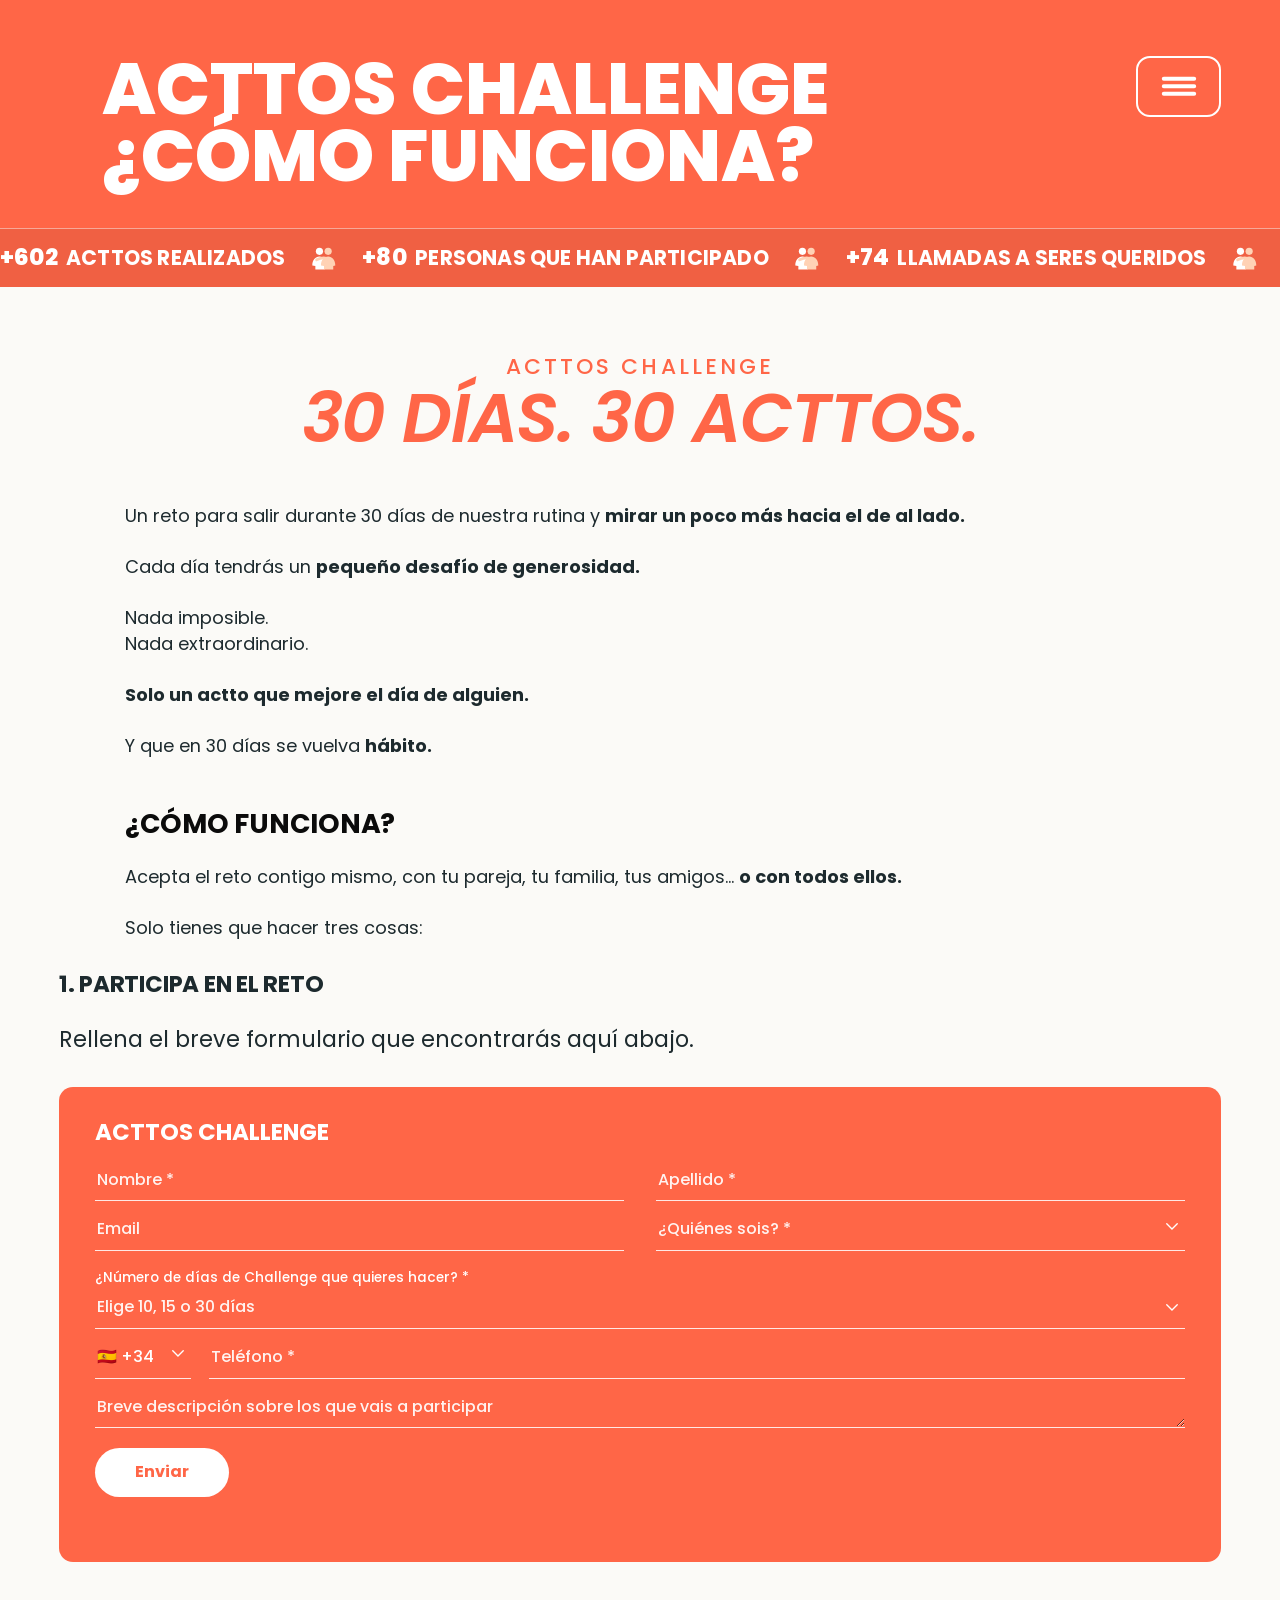
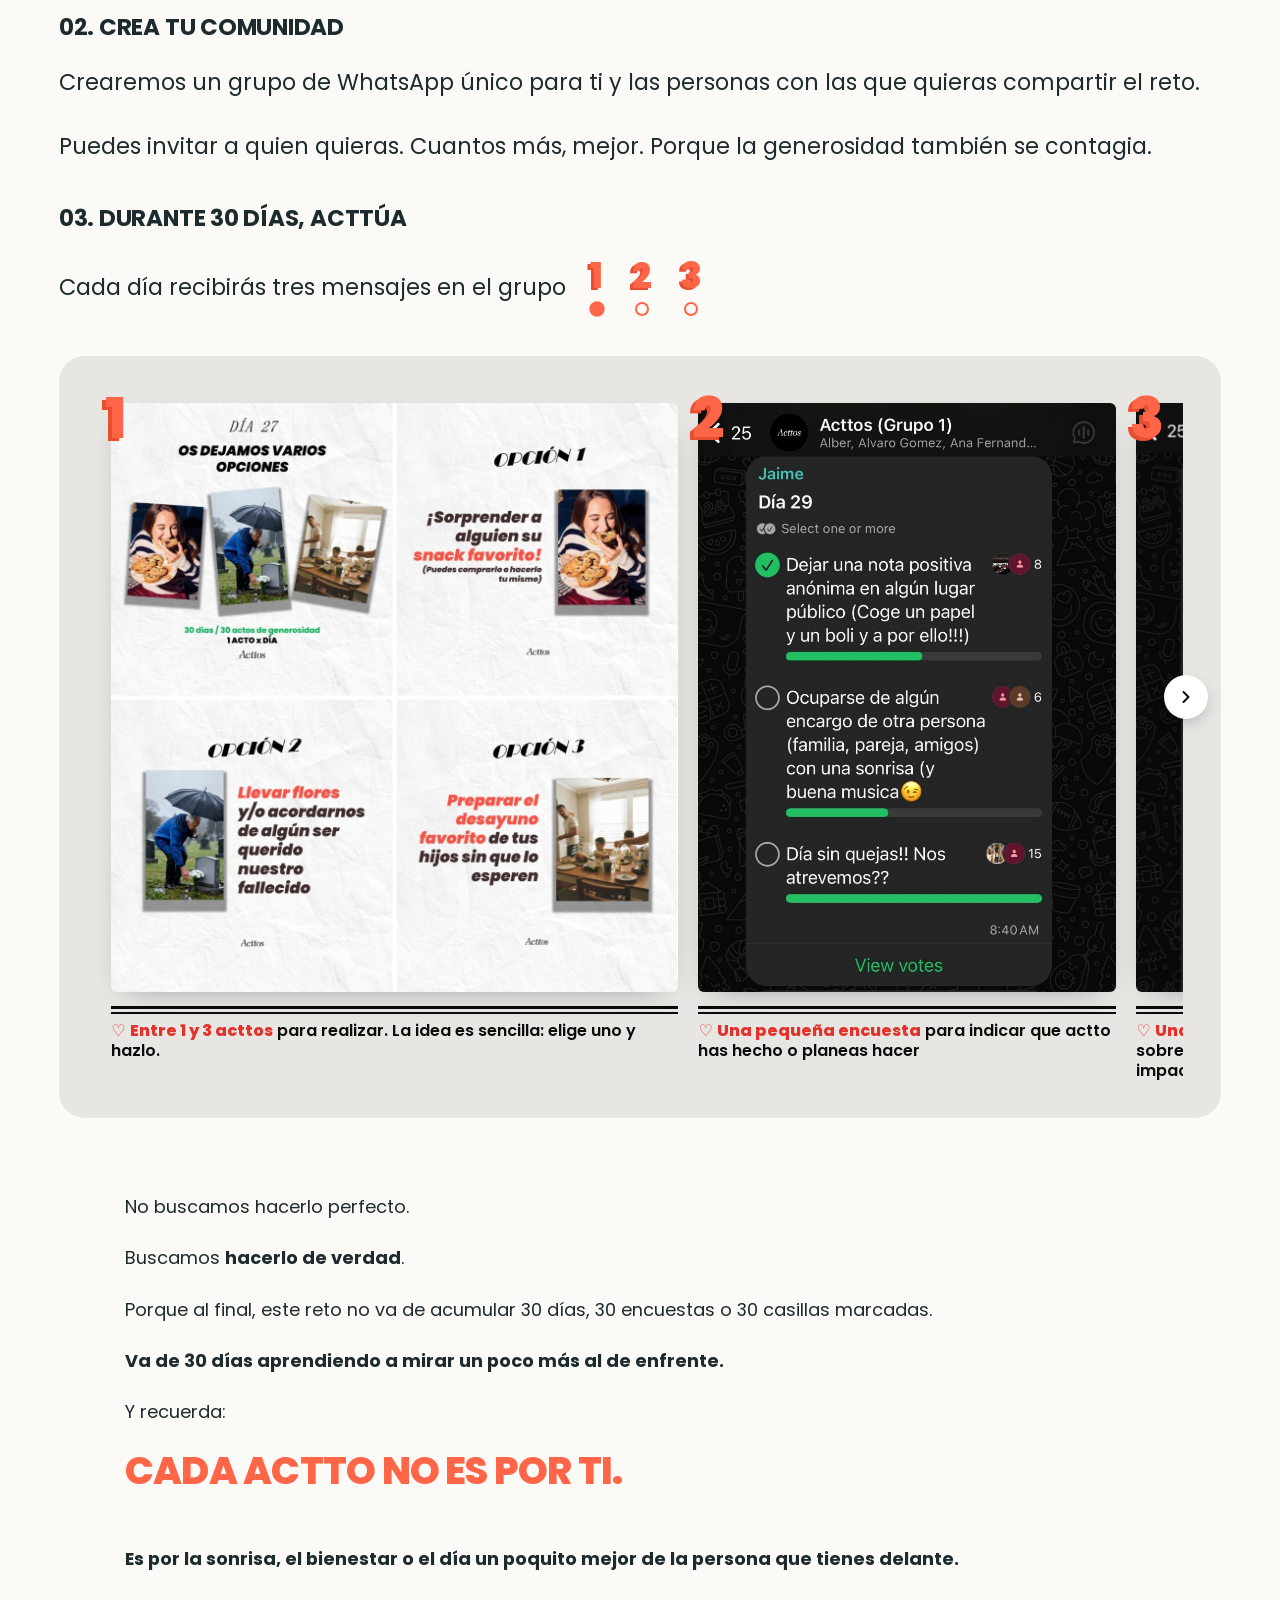
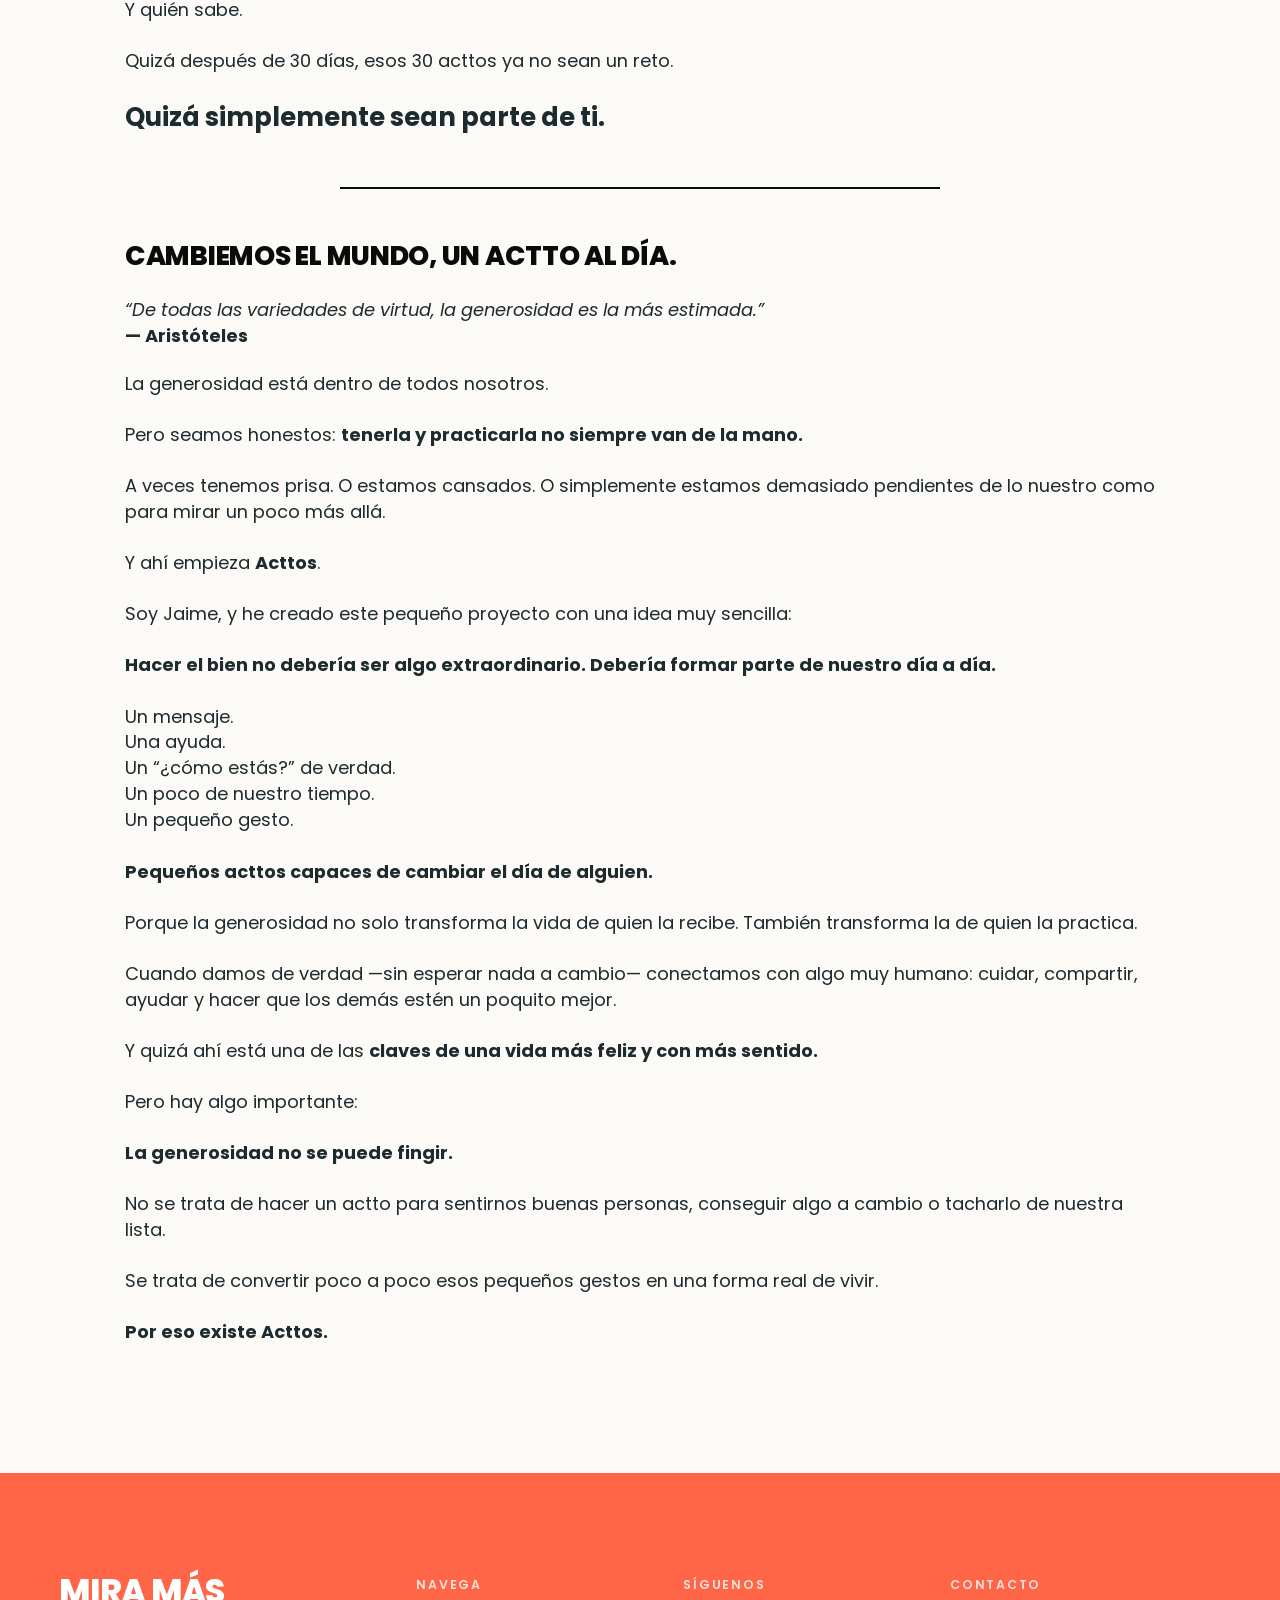
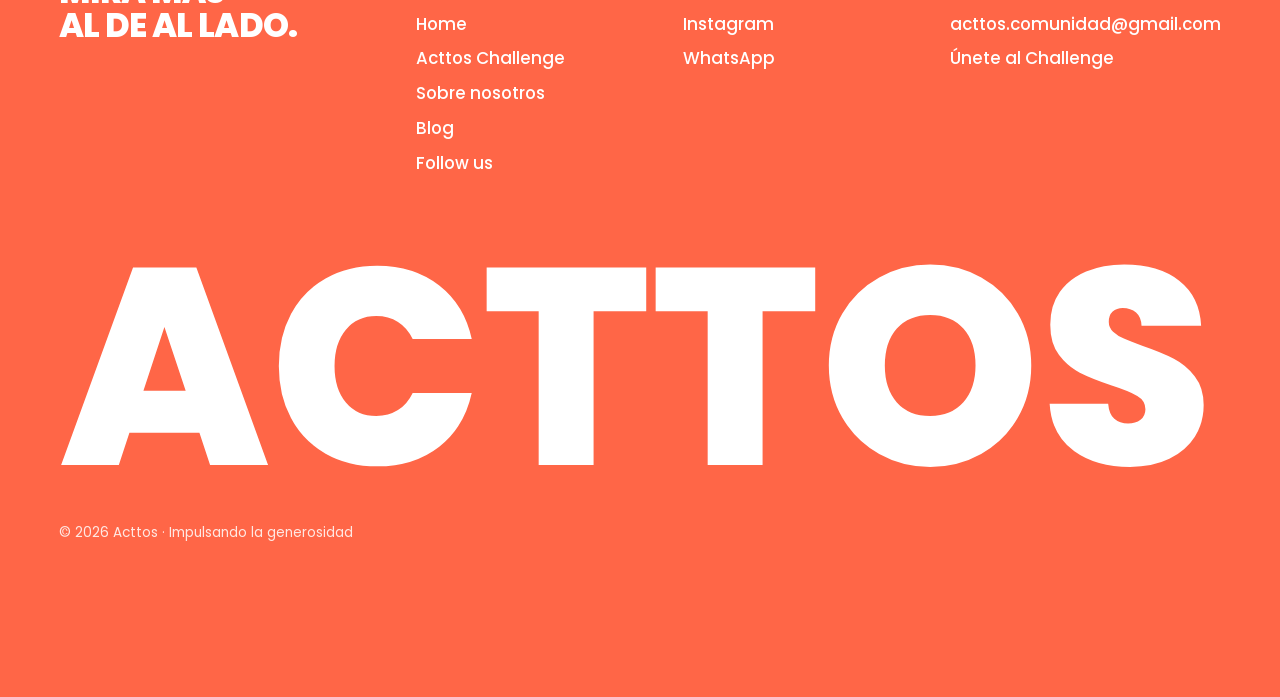
==== commit 757a37a0: "Acttos Challenge: texto de presentación del reto más breve Co-Authored-By: Claude Opus 5.5 <noreply@" ====
--- a/acttos-challenge.html
+++ b/acttos-challenge.html
@@ -51,11 +51,10 @@
       <h2 class="ch-title__big" id="ch-reto"><strong>30 días. 30 acttos.</strong></h2>
     </header>
     <p>Un reto para salir durante 30 días de nuestra rutina y <strong>mirar un poco más hacia el de al lado.</strong></p>
-    <p>Cada día tendrás un pequeño desafío de generosidad.</p>
+    <p>Cada día tendrás un <strong>pequeño desafío de generosidad.</strong></p>
     <p>Nada imposible.<br>Nada extraordinario.</p>
-    <p>Solo un actto.</p>
-    <p><strong>Una pequeña acción capaz de hacer que el día de otra persona sea un poco mejor.</strong></p>
-    <p>Y, durante 30 días, vamos a intentar convertir esos pequeños gestos en algo más que un reto: <strong>un hábito.</strong></p>
+    <p><strong>Solo un actto que mejore el día de alguien.</strong></p>
+    <p>Y que en 30 días se vuelva <strong>hábito.</strong></p>
 
     <h2 class="ch-h2 ch-h2--gap"><strong>¿Cómo funciona?</strong></h2>
     <p>Acepta el reto contigo mismo, con tu pareja, tu familia, tus amigos… <strong>o con todos ellos.</strong></p>
--- a/css/styles.css
+++ b/css/styles.css
@@ -1364,3 +1364,10 @@
 .ch-jump button[aria-current="true"] .ch-jump__dot { background: var(--coral); transform: scale(1.1); }
 .ch-jump button:hover .ch-jump__dot { background: var(--coral-soft); }
 .ch-jump button[aria-current="true"]:hover .ch-jump__dot { background: var(--coral); }
+
+/* Números 1 · 2 · 3 de la galería en el naranja de la web (a juego con los botones) */
+.ch-slide__num {
+  color: var(--coral);
+  -webkit-text-stroke: 0;
+  text-shadow: -4px 3px 0 var(--coral-dark);
+}
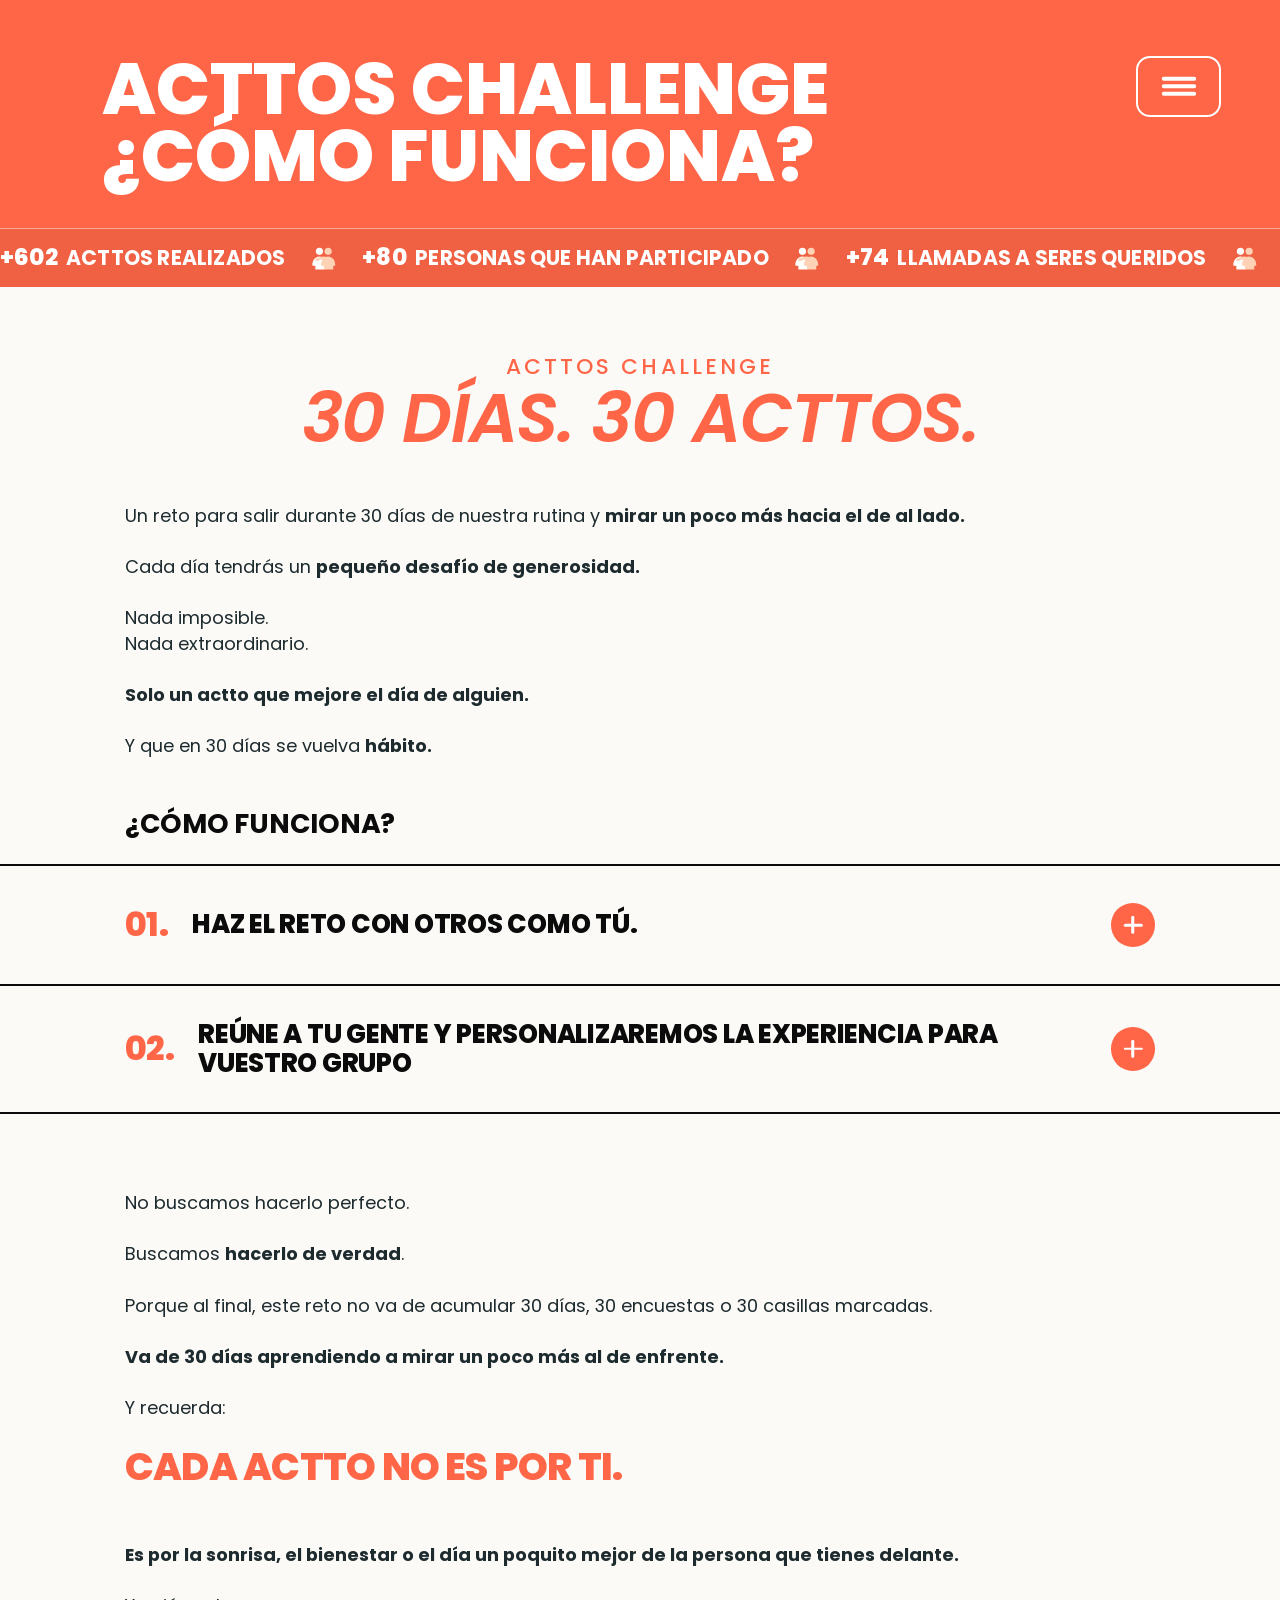
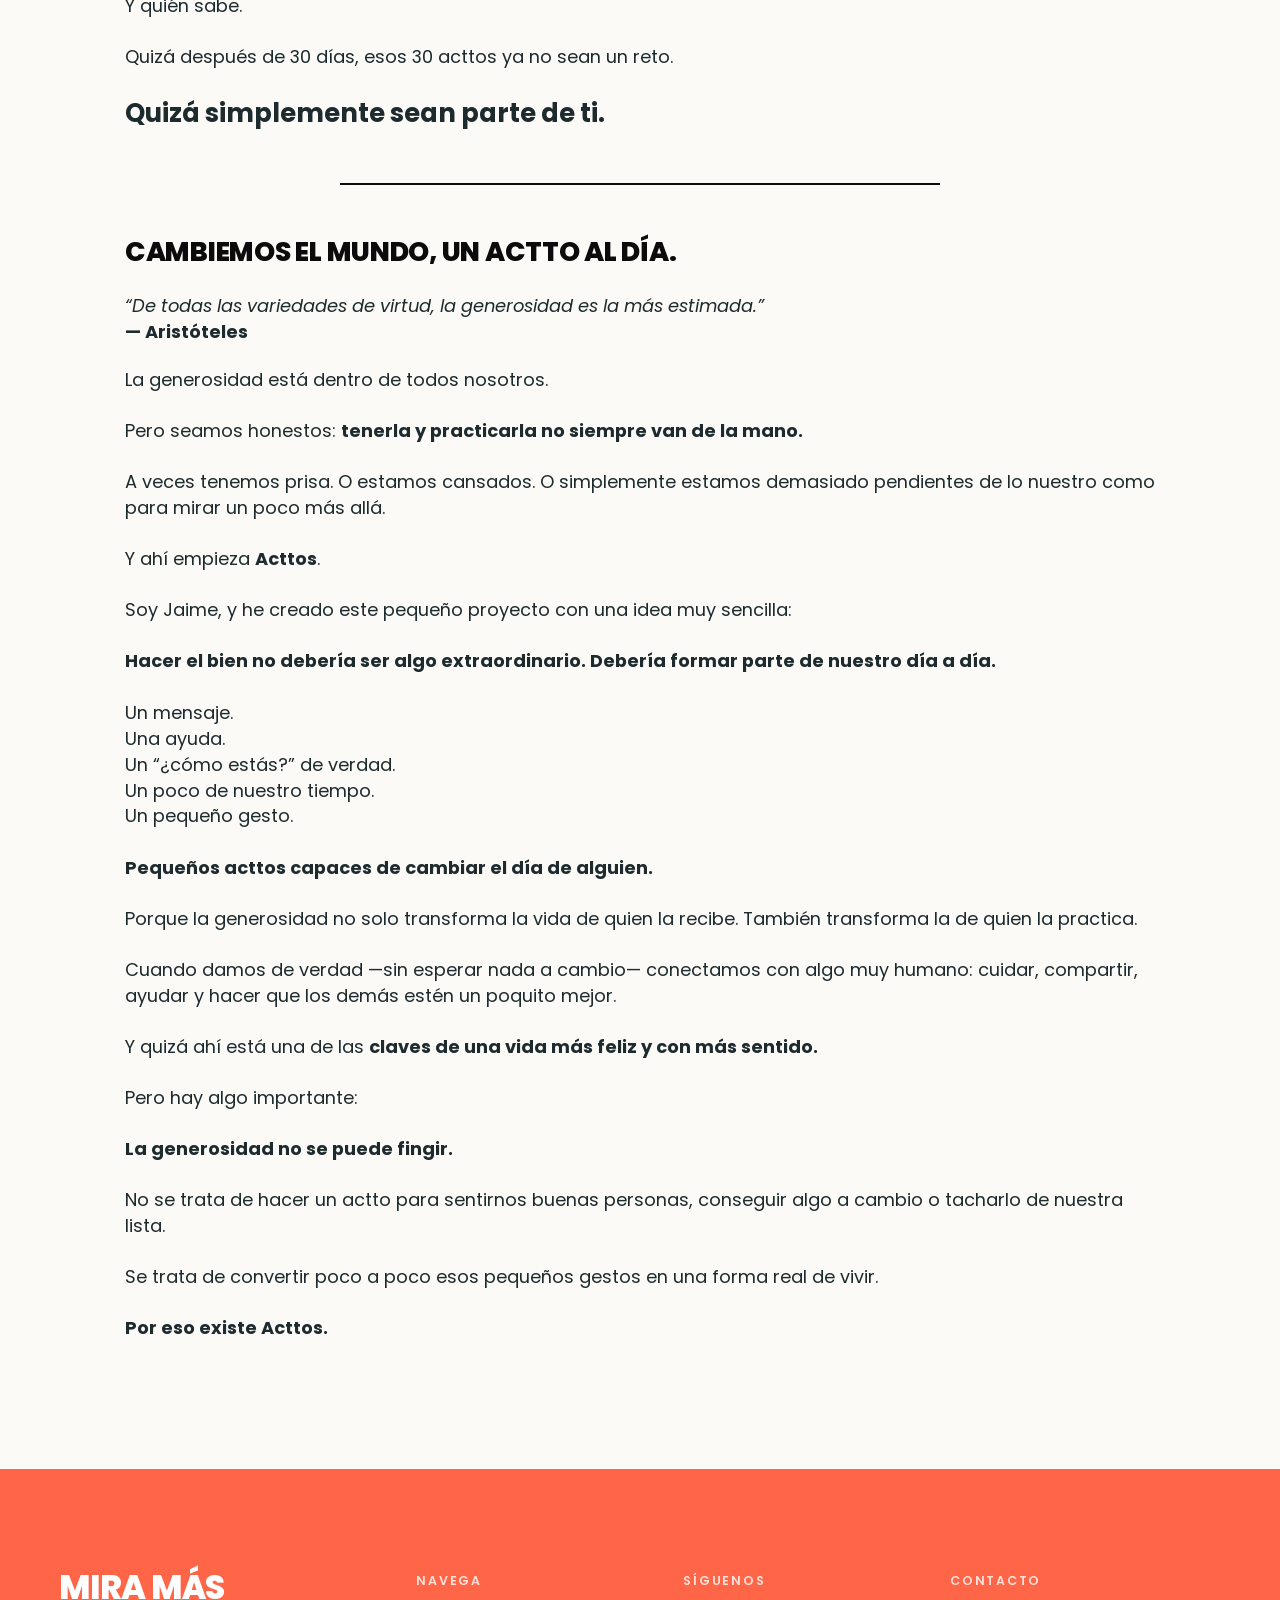
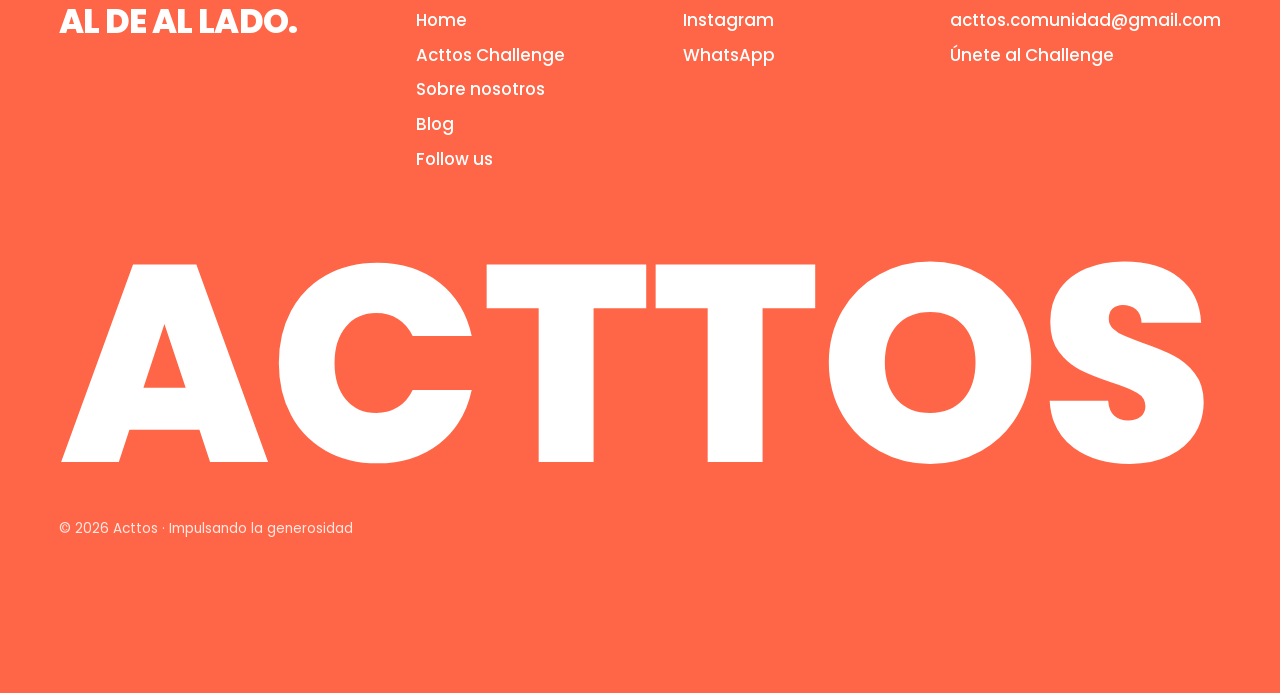
==== commit fa72609e: "Acttos Challenge: dos secciones desplegables en "¿Cómo funciona?" - 01. Haz el reto con otros como t" ====
--- a/acttos-challenge.html
+++ b/acttos-challenge.html
@@ -57,10 +57,40 @@
     <p>Y que en 30 días se vuelva <strong>hábito.</strong></p>
 
     <h2 class="ch-h2 ch-h2--gap"><strong>¿Cómo funciona?</strong></h2>
-    <p>Acepta el reto contigo mismo, con tu pareja, tu familia, tus amigos… <strong>o con todos ellos.</strong></p>
-    <p>Solo tienes que hacer tres cosas:</p>
   </section>
 
+  <div class="ch-accs">
+  <details class="ch-acc" id="reto-abierto">
+    <summary class="ch-acc__sum">
+      <span class="ch-acc__num">01.</span>
+      <span class="ch-acc__title">Haz el reto con otros como tú.</span>
+      <span class="ch-acc__icon" aria-hidden="true"></span>
+    </summary>
+    <div class="ch-acc__body ch-col">
+      <ul class="ch-groups">
+        <li><a class="ch-group" href="https://chat.whatsapp.com/G6Ta26hi5Rr66h0qzctijn" target="_blank" rel="noopener"><span class="ch-group__name">Acttos Diciembre 2026</span><span class="ch-group__cta">Unirme al grupo →</span></a></li>
+        <li><a class="ch-group" href="https://chat.whatsapp.com/G6Ta26hi5Rr66h0qzctijn" target="_blank" rel="noopener"><span class="ch-group__name">Acttos Junio 2027</span><span class="ch-group__cta">Unirme al grupo →</span></a></li>
+      </ul>
+      <p class="ch-msgs__intro">Cada día recibirás tres mensajes en el grupo</p>
+      <ul class="ch-msgs">
+        <li><span class="ch-heart" aria-hidden="true">♡</span> <strong>Entre 1 y 3 acttos</strong> para realizar. La idea es sencilla: elige uno y hazlo.</li>
+        <li><span class="ch-heart" aria-hidden="true">♡</span> <strong>Una pequeña encuesta</strong> para indicar que actto has hecho o planeas hacer</li>
+        <li><span class="ch-heart" aria-hidden="true">♡</span> <strong>Una breve reflexión</strong> sobre la generosidad y sobre cómo ese pequeño actto puede impactar en alguien.</li>
+      </ul>
+    </div>
+  </details>
+
+  <details class="ch-acc" id="reto-grupo">
+    <summary class="ch-acc__sum">
+      <span class="ch-acc__num">02.</span>
+      <span class="ch-acc__title">Reúne a tu gente y personalizaremos la experiencia para vuestro grupo</span>
+      <span class="ch-acc__icon" aria-hidden="true"></span>
+    </summary>
+    <div class="ch-acc__body">
+    <div class="ch-col">
+      <p>Acepta el reto contigo mismo, con tu pareja, tu familia, tus amigos… <strong>o con todos ellos.</strong></p>
+      <p>Solo tienes que hacer tres cosas:</p>
+    </div>
   <section class="ch-col ch-col--wide ch-steps">
     <div class="ch-step" id="unete">
       <h3 class="ch-step__title"><strong>1. Participa en el reto</strong></h3>
@@ -192,6 +222,9 @@
       </button>
     </div>
   </section>
+    </div>
+  </details>
+  </div>
 
   <section class="ch-col ch-closing">
     <p>No buscamos hacerlo perfecto.</p>
--- a/css/styles.css
+++ b/css/styles.css
@@ -1371,3 +1371,58 @@
   -webkit-text-stroke: 0;
   text-shadow: -4px 3px 0 var(--coral-dark);
 }
+
+/* ==========================================================================
+   Challenge · dos secciones desplegables (01 y 02)
+   ========================================================================== */
+.ch-accs { margin: clamp(8px, 1.5vw, 20px) 0 clamp(48px, 6vw, 88px); }
+.ch-acc { border-top: 2px solid var(--ink); }
+.ch-acc:last-child { border-bottom: 2px solid var(--ink); }
+.ch-acc__sum {
+  list-style: none; cursor: pointer;
+  max-width: calc(1030px + var(--gutter) * 2); margin-inline: auto;
+  padding: clamp(20px, 2.6vw, 34px) var(--gutter);
+  display: grid; grid-template-columns: auto 1fr auto; align-items: center; gap: clamp(12px, 2vw, 24px);
+  color: var(--ink);
+  transition: color 0.25s;
+}
+.ch-acc__sum::-webkit-details-marker { display: none; }
+.ch-acc__sum:hover { color: var(--coral); }
+.ch-acc__num { font-size: clamp(1.4rem, 2.6vw, 2.4rem); font-weight: 800; color: var(--coral); letter-spacing: -0.02em; }
+.ch-acc__title { font-size: clamp(1.15rem, 2vw, 1.8rem); font-weight: 800; line-height: 1.15; letter-spacing: -0.01em; text-transform: uppercase; }
+.ch-acc__icon {
+  position: relative; width: clamp(38px, 3.4vw, 48px); height: clamp(38px, 3.4vw, 48px);
+  border-radius: 50%; background: var(--coral); flex: none;
+  transition: transform 0.4s var(--ease), background 0.25s;
+}
+.ch-acc__icon::before, .ch-acc__icon::after {
+  content: ""; position: absolute; left: 50%; top: 50%; width: 42%; height: 2.5px; border-radius: 2px;
+  background: #fff; transform: translate(-50%, -50%);
+}
+.ch-acc__icon::after { transform: translate(-50%, -50%) rotate(90deg); transition: transform 0.4s var(--ease); }
+.ch-acc[open] .ch-acc__icon { background: var(--ink); }
+.ch-acc[open] .ch-acc__icon::after { transform: translate(-50%, -50%) rotate(0deg); }
+.ch-acc__body { padding-bottom: clamp(24px, 3vw, 48px); animation: acc-in 0.45s var(--ease); }
+@keyframes acc-in { from { opacity: 0; transform: translateY(-8px); } to { opacity: 1; transform: none; } }
+
+/* 01 · grupos abiertos */
+.ch-groups { list-style: none; padding: 0; margin: 4px 0 clamp(24px, 3vw, 40px); display: grid; grid-template-columns: repeat(2, 1fr); gap: 14px; }
+.ch-group {
+  display: flex; flex-direction: column; gap: 6px;
+  padding: clamp(18px, 2vw, 26px);
+  border-radius: 16px; background: var(--coral); color: #fff; text-decoration: none;
+  transition: background 0.25s, transform 0.3s var(--ease);
+}
+.ch-group:hover { background: var(--ink); transform: translateY(-3px); }
+.ch-group__name { font-size: clamp(1.15rem, 1.7vw, 1.5rem); font-weight: 800; line-height: 1.15; }
+.ch-group__cta { font-size: 0.9rem; font-weight: 600; letter-spacing: 0.06em; text-transform: uppercase; opacity: 0.9; }
+.ch-msgs__intro { font-weight: 700; margin-bottom: 0.6em !important; }
+.ch-msgs { list-style: none; padding: 0; margin: 0; display: grid; gap: 12px; }
+.ch-msgs li { font-size: clamp(1.05rem, 1.35vw, 1.3rem); line-height: 1.4; padding-left: 1.6em; text-indent: -1.6em; }
+.ch-msgs strong { color: #e3322b; color: var(--coral); font-weight: 800; }
+
+@media (max-width: 640px) {
+  .ch-groups { grid-template-columns: 1fr; }
+  .ch-acc__sum { grid-template-columns: auto 1fr auto; gap: 10px; }
+}
+@media (prefers-reduced-motion: reduce) { .ch-acc__body { animation: none; } }
